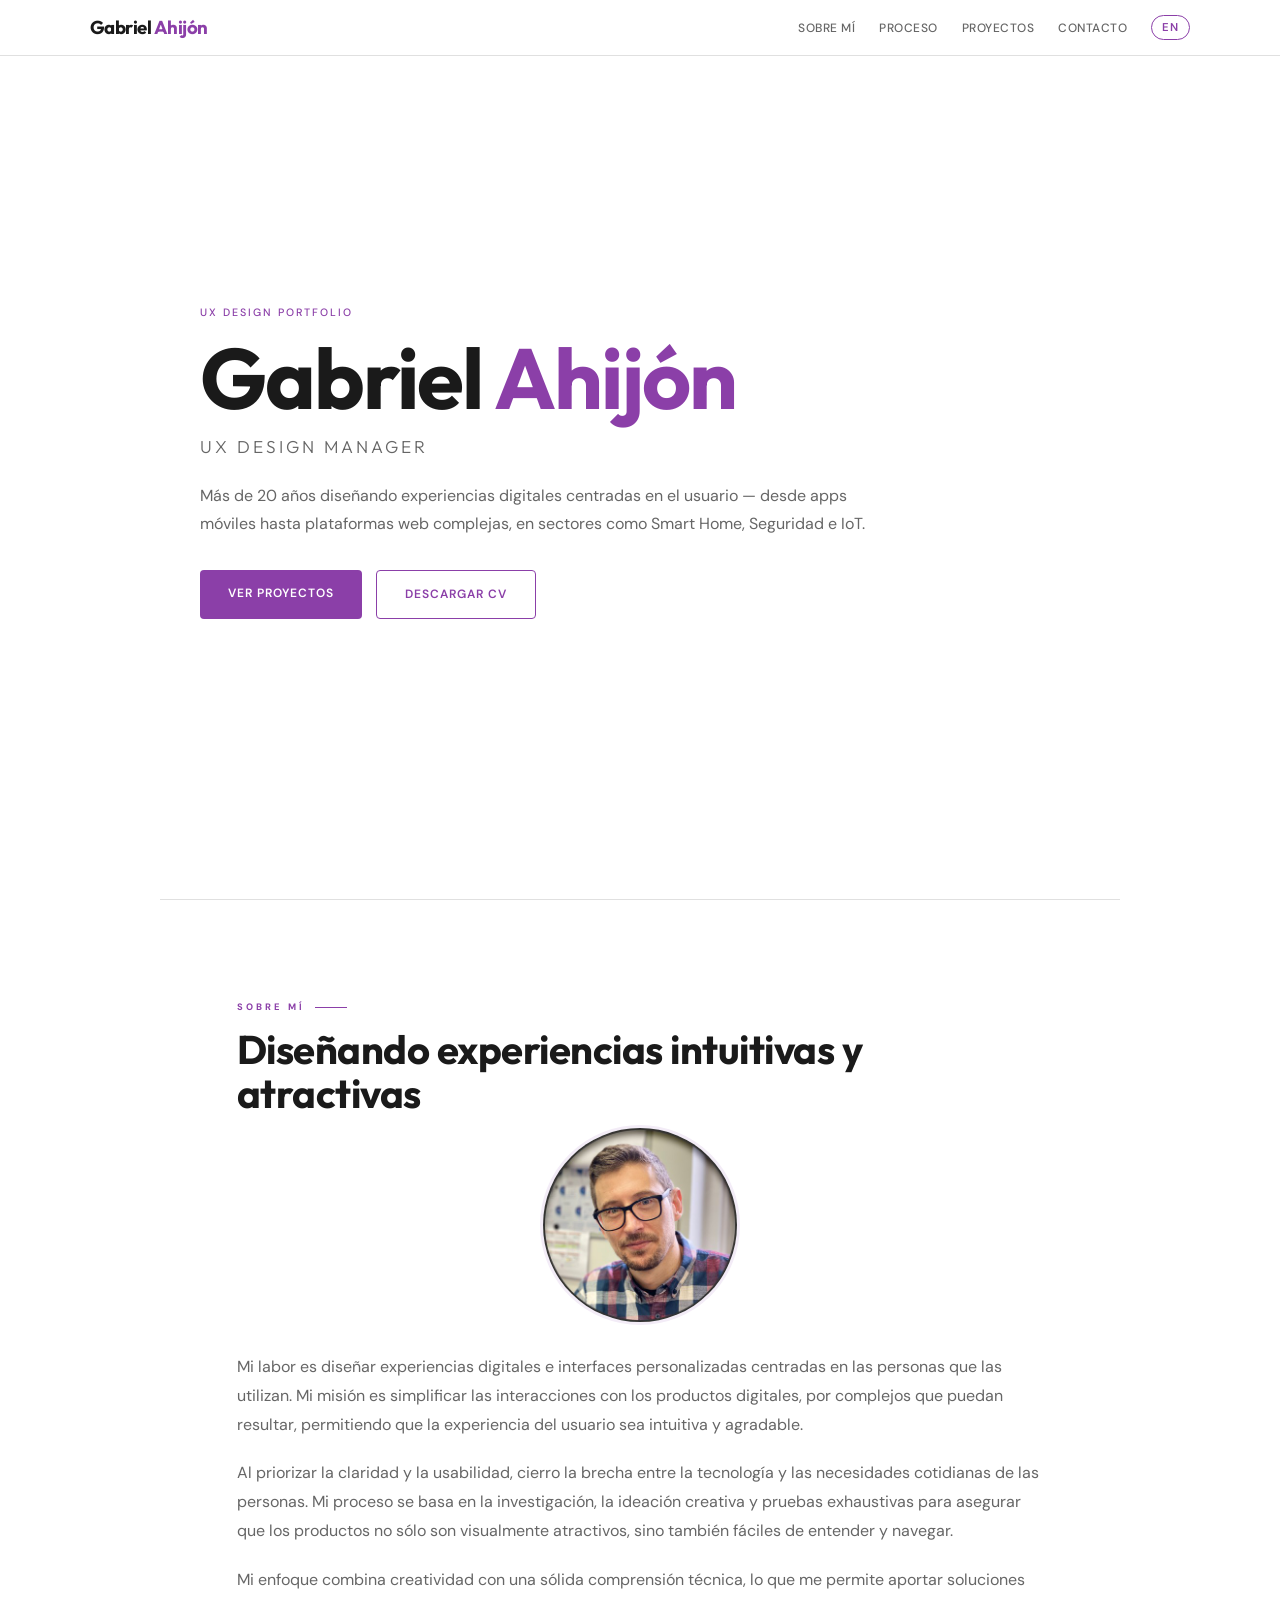
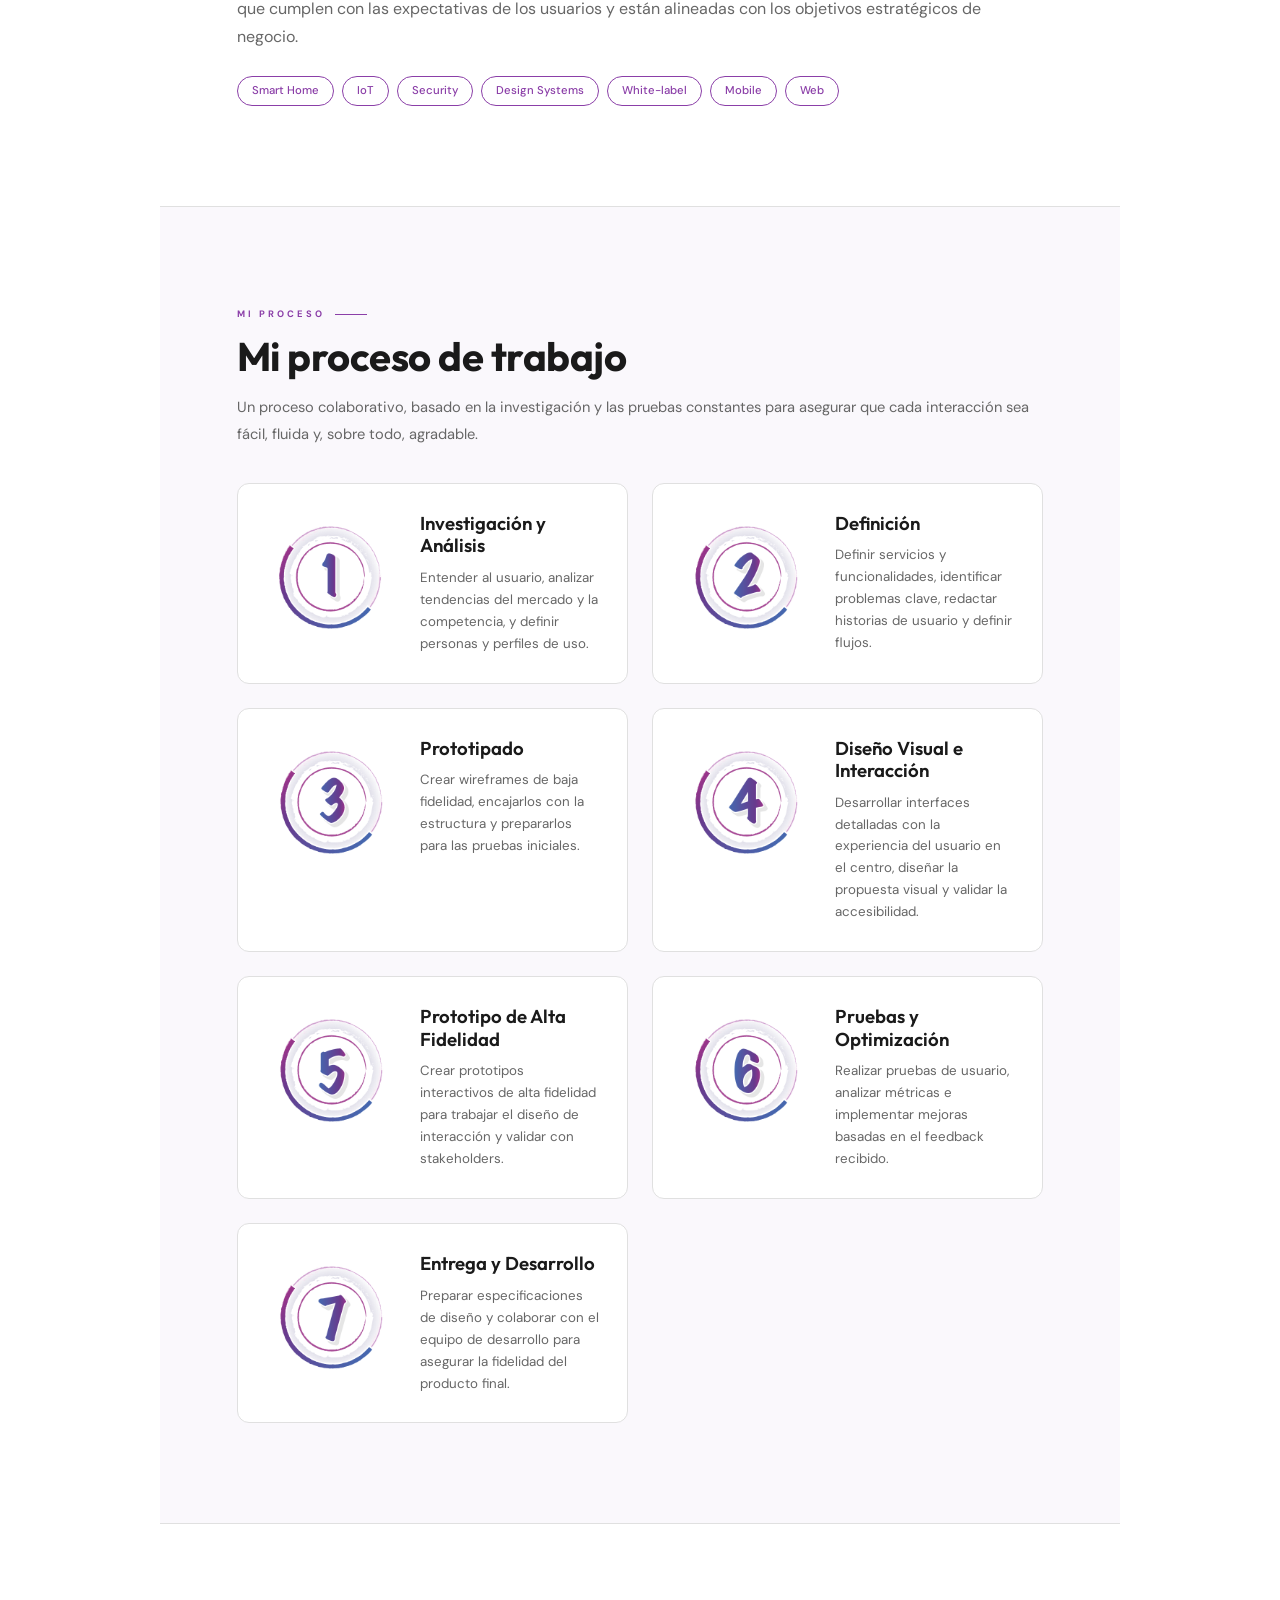
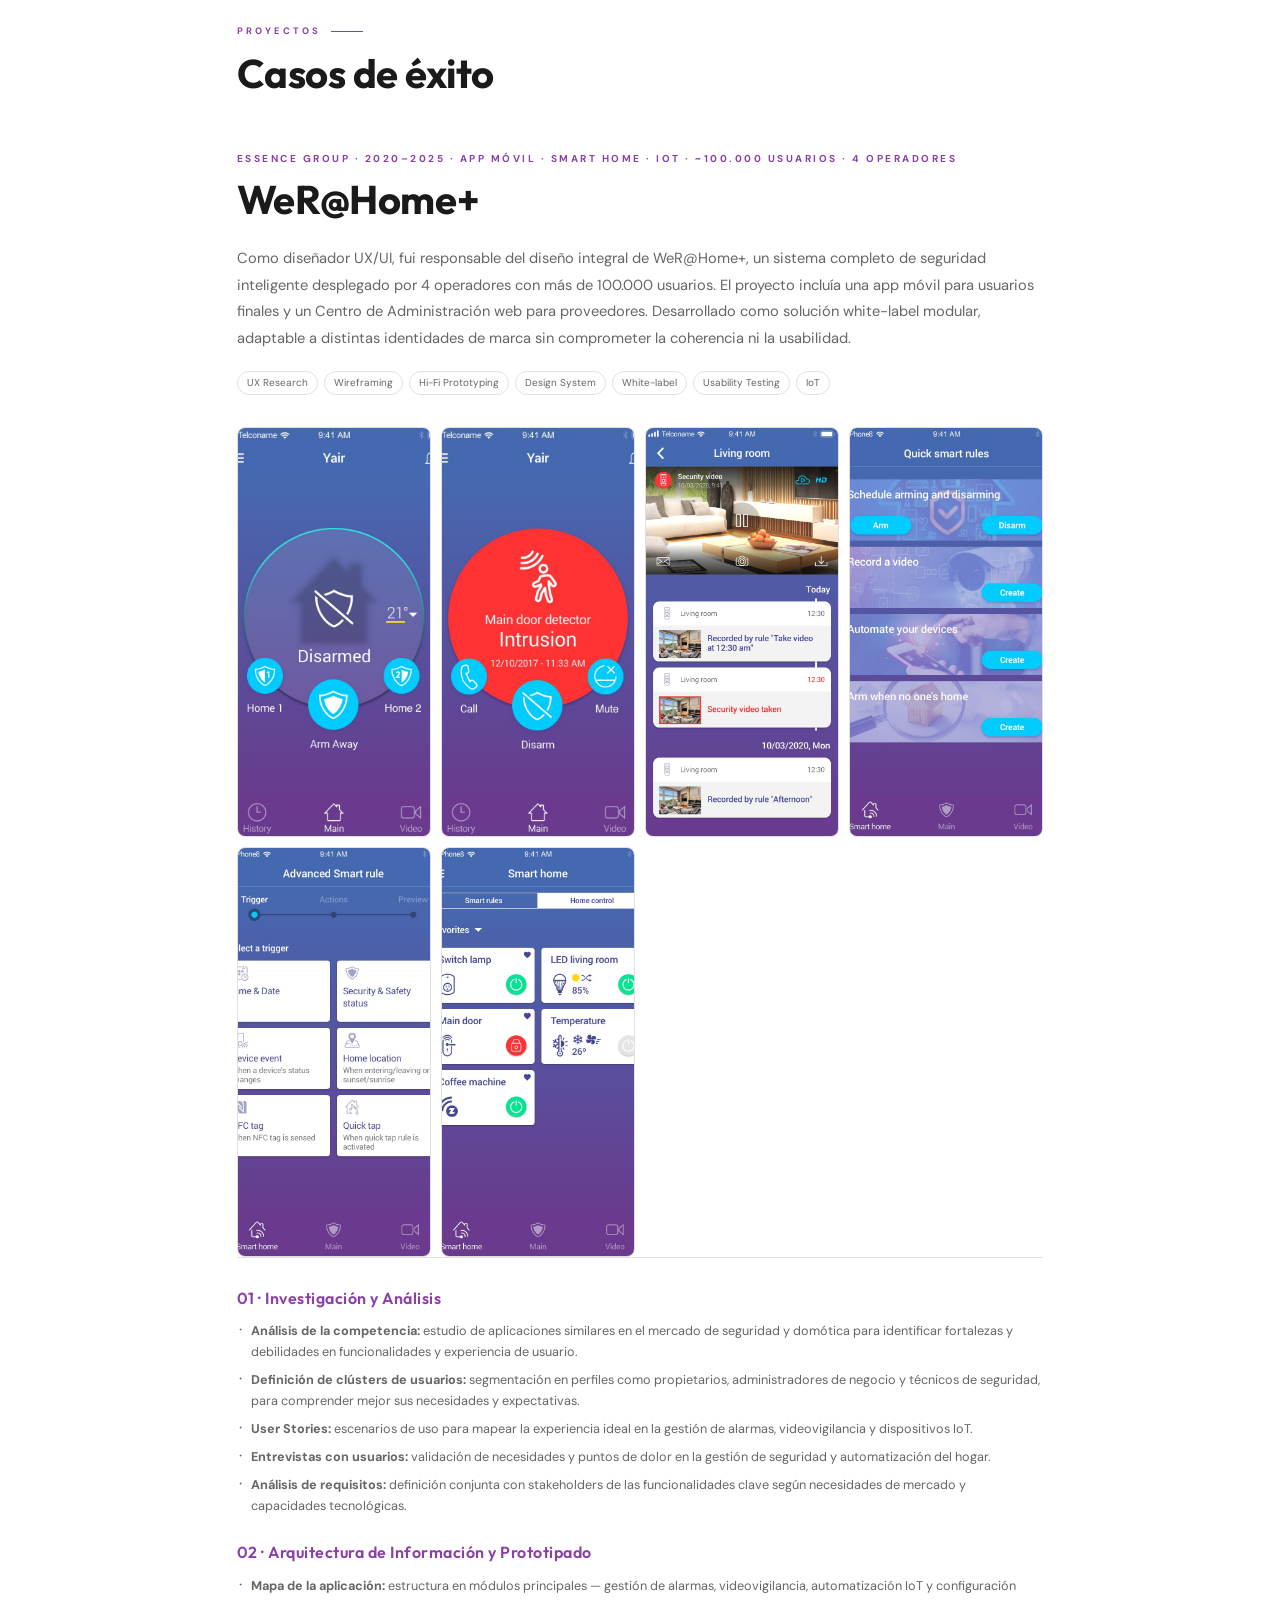
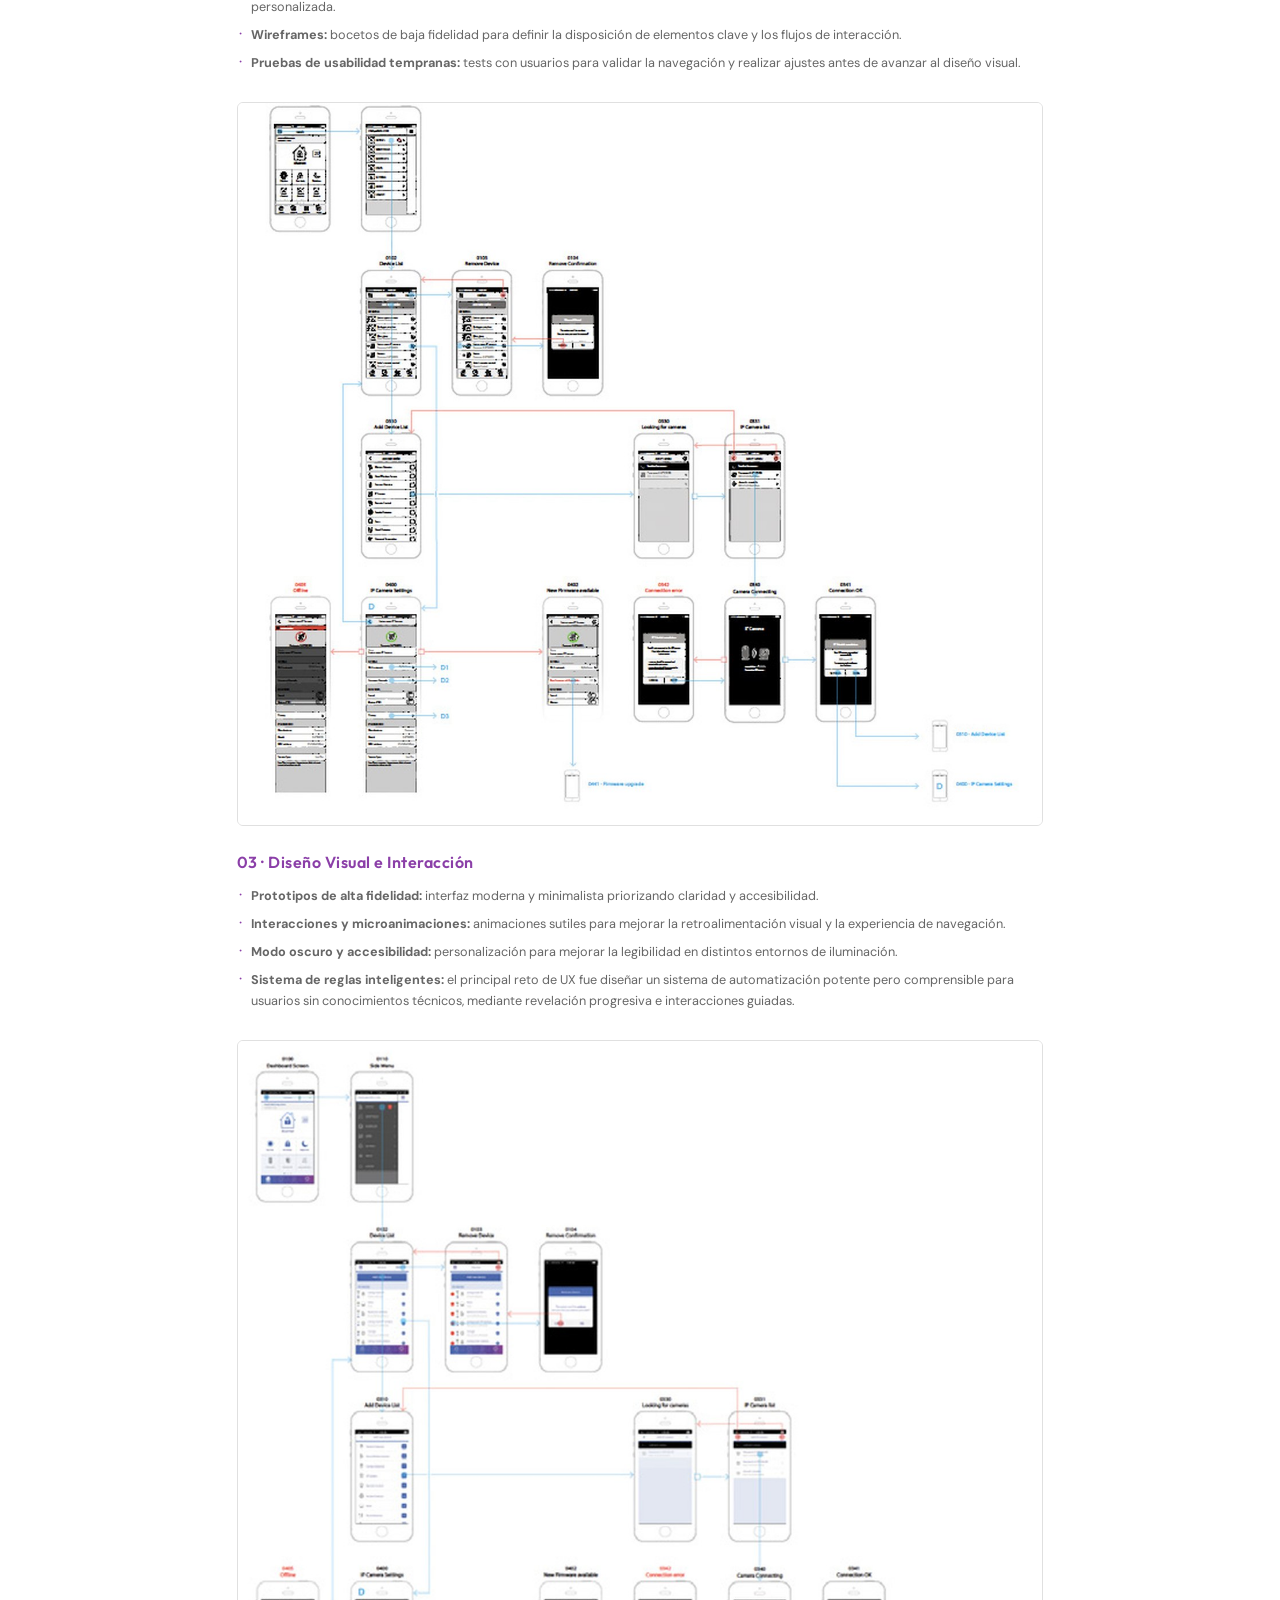
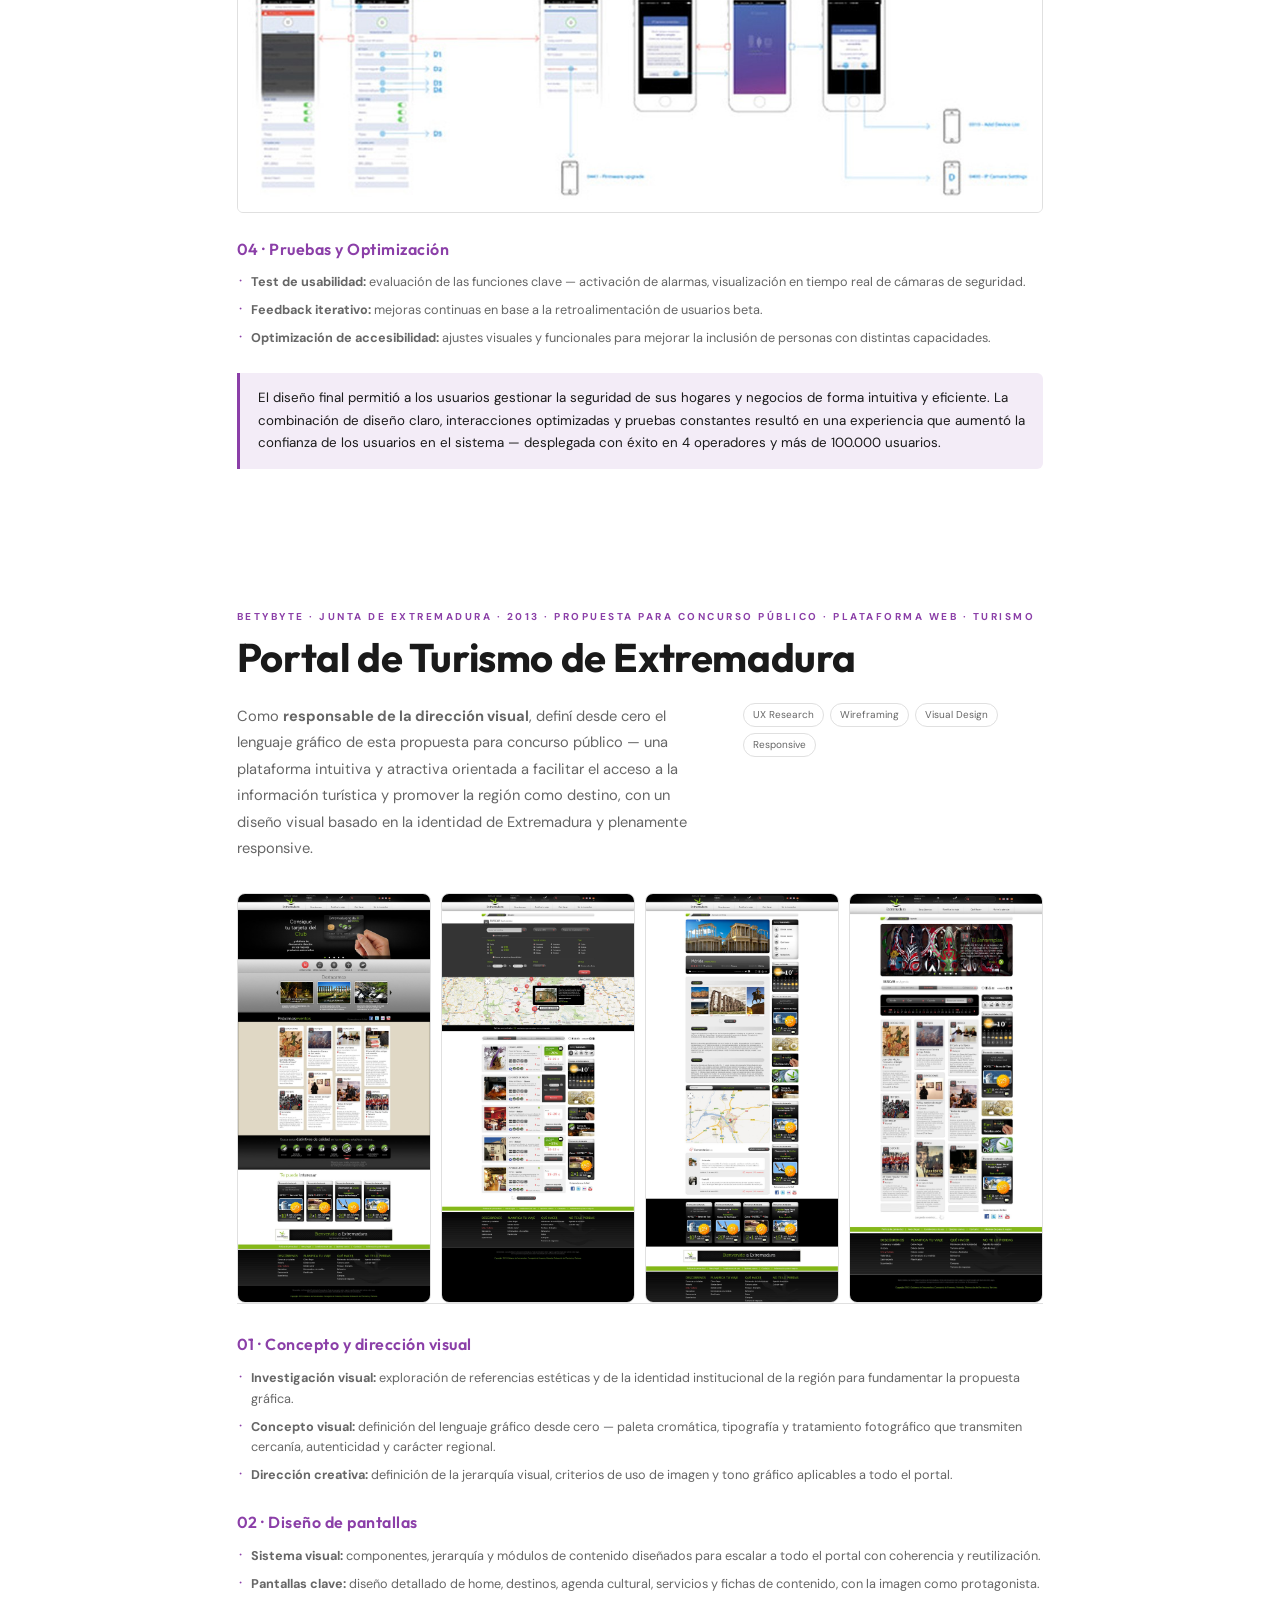
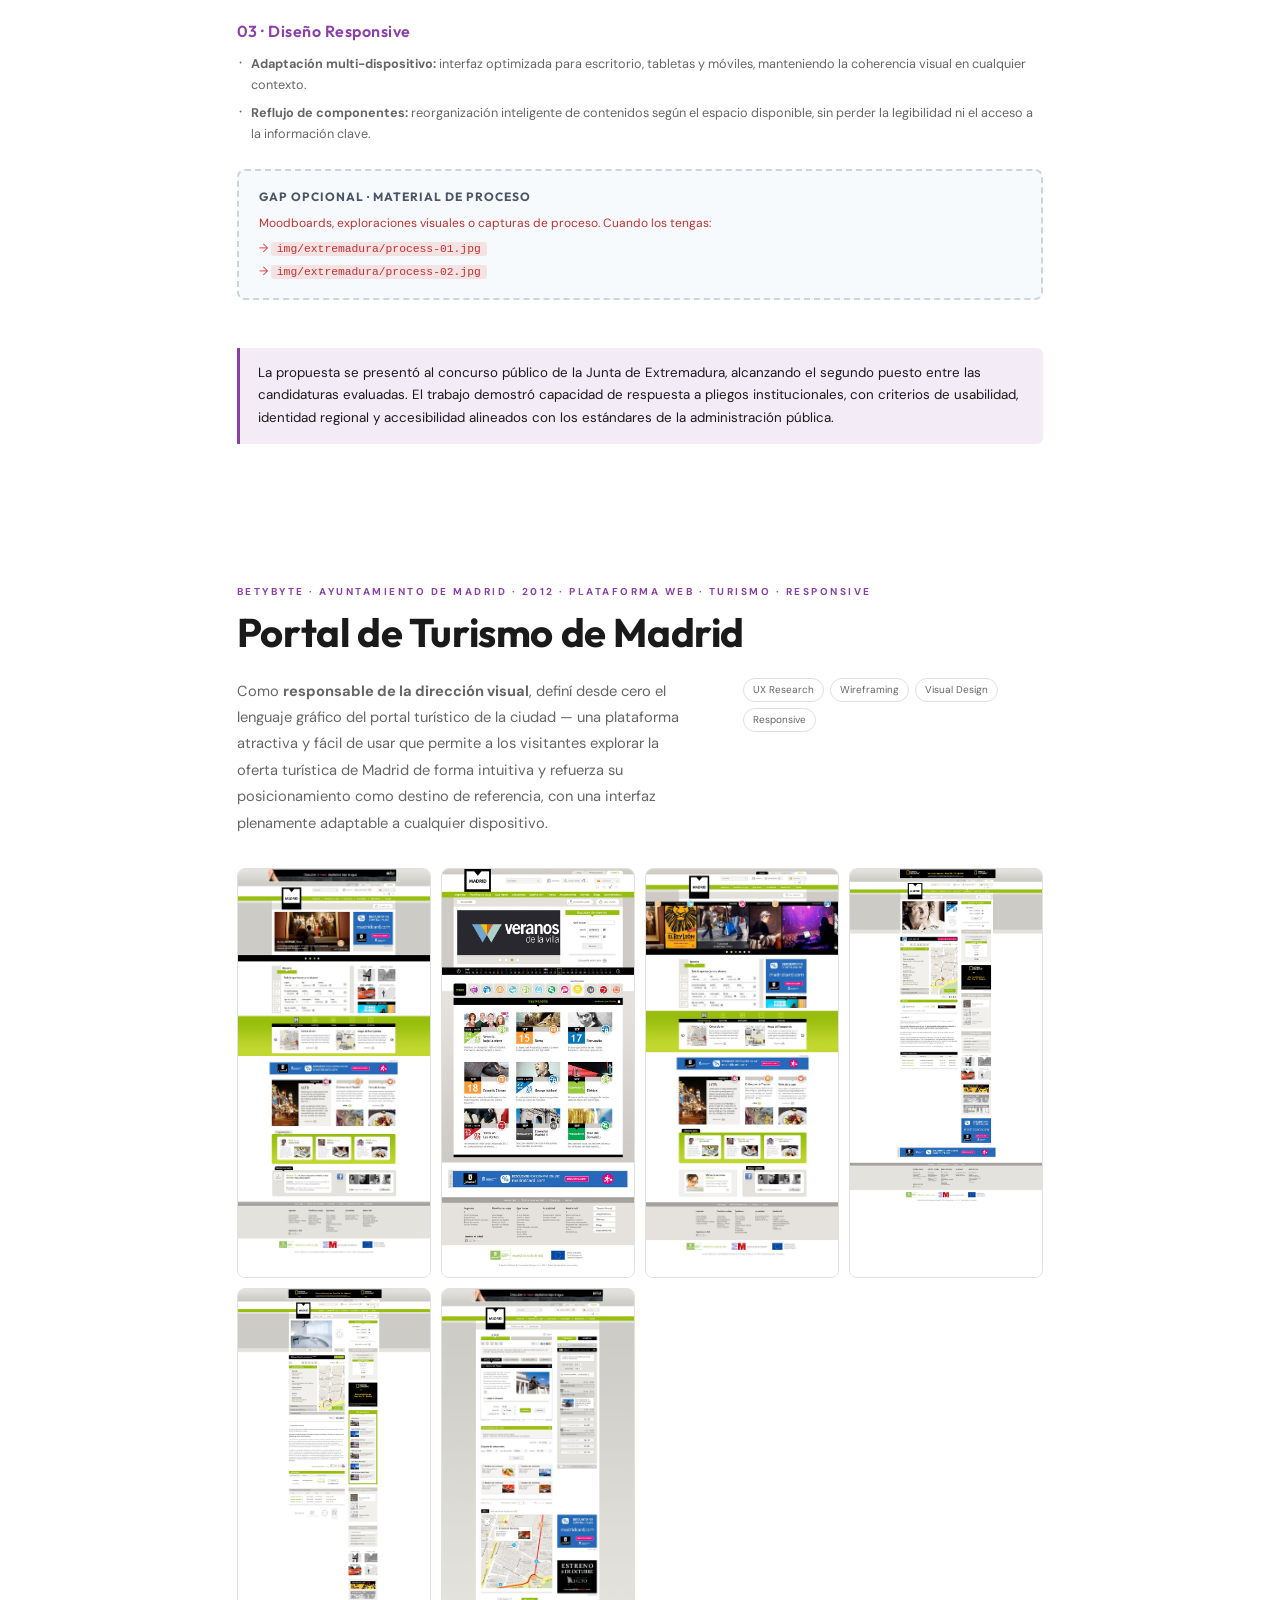
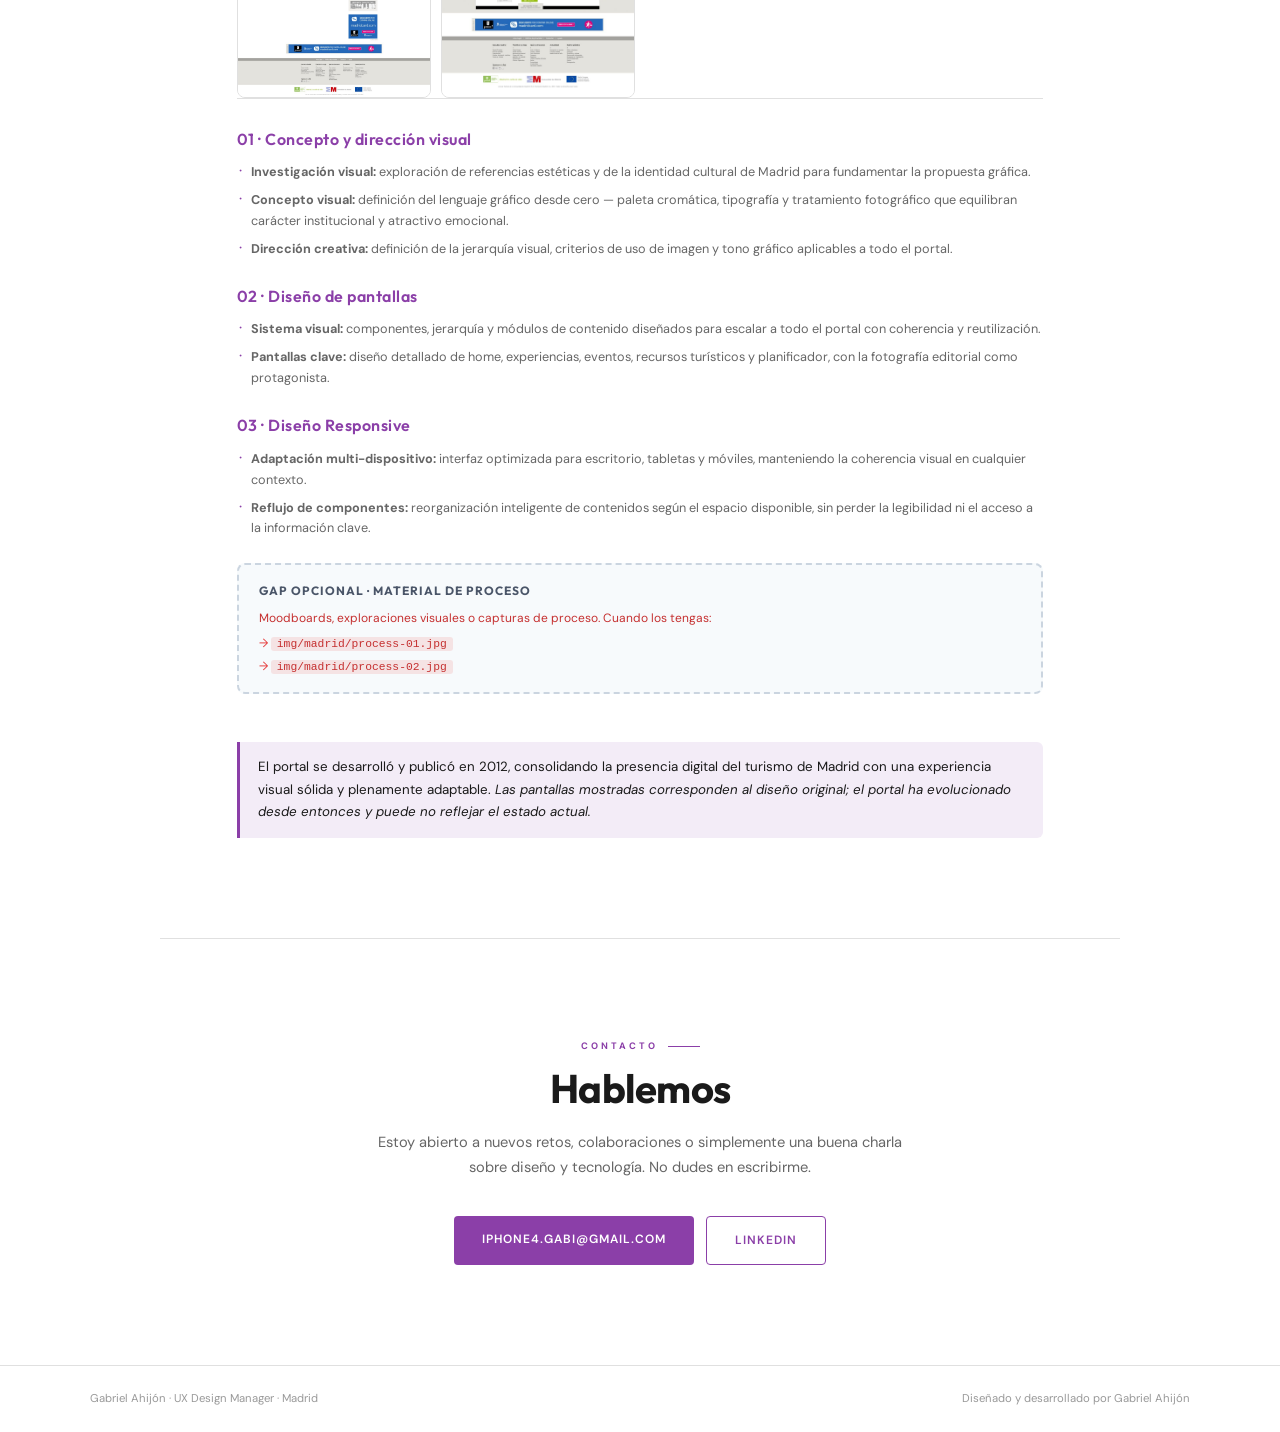
==== index.html @ 9eafcf3f "Initial commit — UX Design Portfolio Portfolio web bilingüe (ES/EN) con: - Hero, About y Process (7 " ====
<!DOCTYPE html>
<html lang="es">
<head>
<meta charset="UTF-8">
<meta name="viewport" content="width=device-width, initial-scale=1.0">
<title>Gabriel Ahijón — UX Design Portfolio</title>
<link rel="stylesheet" href="styles.css">
</head>
<body class="lang-es">

<!-- NAV -->
<nav>
  <a href="#hero" class="nav-logo">Gabriel <span>Ahijón</span></a>
  <ul class="nav-links">
    <li class="nav-link-item"><a href="#about"><span data-lang="es" class="inline">Sobre mí</span><span data-lang="en" class="inline">About</span></a></li>
    <li class="nav-link-item"><a href="#process"><span data-lang="es" class="inline">Proceso</span><span data-lang="en" class="inline">Process</span></a></li>
    <li class="nav-link-item"><a href="#projects"><span data-lang="es" class="inline">Proyectos</span><span data-lang="en" class="inline">Projects</span></a></li>
    <li class="nav-link-item"><a href="#contact"><span data-lang="es" class="inline">Contacto</span><span data-lang="en" class="inline">Contact</span></a></li>
    <li><button class="lang-toggle" onclick="toggleLang()">EN</button></li>
    <li class="nav-hamburger-item"><button class="hamburger" onclick="toggleMenu()" aria-label="Menú">
      <span></span><span></span><span></span>
    </button></li>
  </ul>
</nav>

<!-- MOBILE MENU -->
<div class="mobile-menu" id="mobile-menu">
  <nav class="mobile-nav">
    <a href="#about" onclick="toggleMenu()"><span data-lang="es" class="inline">Sobre mí</span><span data-lang="en" class="inline">About</span></a>
    <a href="#process" onclick="toggleMenu()"><span data-lang="es" class="inline">Proceso</span><span data-lang="en" class="inline">Process</span></a>
    <a href="#projects" onclick="toggleMenu()"><span data-lang="es" class="inline">Proyectos</span><span data-lang="en" class="inline">Projects</span></a>
    <a href="#contact" onclick="toggleMenu()"><span data-lang="es" class="inline">Contacto</span><span data-lang="en" class="inline">Contact</span></a>
  </nav>
</div>

<!-- HERO -->
<section id="hero">
  <div class="hero-inner">
    <p class="hero-eyebrow">UX Design Portfolio</p>
    <h1 class="hero-name">Gabriel <span>Ahijón</span></h1>
    <p class="hero-title">UX Design Manager</p>
    <p class="hero-desc">
      <span data-lang="es" class="inline">Más de 20 años diseñando experiencias digitales centradas en el usuario — desde apps móviles hasta plataformas web complejas, en sectores como Smart Home, Seguridad e IoT.</span>
      <span data-lang="en" class="inline">Over 20 years designing user-centred digital experiences — from mobile apps to complex web platforms, across Smart Home, Security and IoT sectors.</span>
    </p>
    <div class="hero-cta">
      <a href="#projects" class="btn-primary">
        <span data-lang="es" class="inline">Ver proyectos</span>
        <span data-lang="en" class="inline">View projects</span>
      </a>
      <a href="cv-es.html" class="btn-secondary" id="cv-link">
        <span data-lang="es" class="inline">Descargar CV</span>
        <span data-lang="en" class="inline">Download CV</span>
      </a>
    </div>
  </div>
</section>

<!-- ABOUT -->
<section id="about">
  <p class="section-label">
    <span data-lang="es" class="inline">Sobre mí</span>
    <span data-lang="en" class="inline">About me</span>
  </p>
  <h2 class="section-title">
    <span data-lang="es" class="inline">Diseñando experiencias intuitivas y atractivas</span>
    <span data-lang="en" class="inline">Crafting intuitive and engaging experiences</span>
  </h2>

  <div class="about-photo">
    <img src="img/foto.jpg" alt="Gabriel Ahijón">
  </div>

  <div class="about-text">
    <div data-lang="es">
      <p>Mi labor es diseñar experiencias digitales e interfaces personalizadas centradas en las personas que las utilizan. Mi misión es simplificar las interacciones con los productos digitales, por complejos que puedan resultar, permitiendo que la experiencia del usuario sea intuitiva y agradable.</p>
      <p>Al priorizar la claridad y la usabilidad, cierro la brecha entre la tecnología y las necesidades cotidianas de las personas. Mi proceso se basa en la investigación, la ideación creativa y pruebas exhaustivas para asegurar que los productos no sólo son visualmente atractivos, sino también fáciles de entender y navegar.</p>
      <p>Mi enfoque combina creatividad con una sólida comprensión técnica, lo que me permite aportar soluciones que cumplen con las expectativas de los usuarios y están alineadas con los objetivos estratégicos de negocio.</p>
    </div>
    <div data-lang="en">
      <p>My job is to design digital experiences and personalized interfaces focused on the people who use them. My mission is to simplify interactions with digital products, no matter how complex they may be, ensuring that the user experience is intuitive and enjoyable.</p>
      <p>By prioritizing clarity and usability, I bridge the gap between technology and people's everyday needs. My process is based on research, creative ideation, and thorough testing to ensure that products are not only visually appealing but also easy to understand and navigate.</p>
      <p>My approach combines creativity with a strong technical understanding, allowing me to deliver solutions that not only meet user expectations but also align with strategic business goals.</p>
    </div>
    <div class="about-tags">
      <span class="tag">Smart Home</span>
      <span class="tag">IoT</span>
      <span class="tag">Security</span>
      <span class="tag">Design Systems</span>
      <span class="tag">White-label</span>
      <span class="tag">Mobile</span>
      <span class="tag">Web</span>
    </div>
  </div>
</section>

<!-- PROCESS -->
<section id="process">
  <p class="section-label">
    <span data-lang="es" class="inline">Mi proceso</span>
    <span data-lang="en" class="inline">My process</span>
  </p>
  <h2 class="section-title">
    <span data-lang="es" class="inline">Mi proceso de trabajo</span>
    <span data-lang="en" class="inline">My working process</span>
  </h2>
  <p class="process-intro">
    <span data-lang="es" class="inline">Un proceso colaborativo, basado en la investigación y las pruebas constantes para asegurar que cada interacción sea fácil, fluida y, sobre todo, agradable.</span>
    <span data-lang="en" class="inline">A collaborative process, research-driven and constantly tested to ensure that every interaction is easy, seamless, and, above all, enjoyable.</span>
  </p>

  <div class="process-steps">

    <article class="process-step">
      <div class="process-step-visual">
        <img class="step-icon" src="img/process-step-1.png" alt="">
      </div>
      <div class="process-step-body">
        <h3 class="step-name"><span data-lang="es" class="inline">Investigación y Análisis</span><span data-lang="en" class="inline">Research &amp; Analysis</span></h3>
        <p class="step-desc">
          <span data-lang="es" class="inline">Entender al usuario, analizar tendencias del mercado y la competencia, y definir personas y perfiles de uso.</span>
          <span data-lang="en" class="inline">Understanding the user, analysing market trends and competition, and defining personas and user profiles.</span>
        </p>
      </div>
    </article>

    <article class="process-step">
      <div class="process-step-visual">
        <img class="step-icon" src="img/process-step-2.png" alt="">
      </div>
      <div class="process-step-body">
        <h3 class="step-name"><span data-lang="es" class="inline">Definición</span><span data-lang="en" class="inline">Definition</span></h3>
        <p class="step-desc">
          <span data-lang="es" class="inline">Definir servicios y funcionalidades, identificar problemas clave, redactar historias de usuario y definir flujos.</span>
          <span data-lang="en" class="inline">Defining services and features, identifying key problems, writing user stories and mapping out user flows.</span>
        </p>
      </div>
    </article>

    <article class="process-step">
      <div class="process-step-visual">
        <img class="step-icon" src="img/process-step-3.png" alt="">
      </div>
      <div class="process-step-body">
        <h3 class="step-name"><span data-lang="es" class="inline">Prototipado</span><span data-lang="en" class="inline">Wireframing</span></h3>
        <p class="step-desc">
          <span data-lang="es" class="inline">Crear wireframes de baja fidelidad, encajarlos con la estructura y prepararlos para las pruebas iniciales.</span>
          <span data-lang="en" class="inline">Creating low-fidelity wireframes, fitting them into the structure and preparing them for initial testing.</span>
        </p>
      </div>
    </article>

    <article class="process-step">
      <div class="process-step-visual">
        <img class="step-icon" src="img/process-step-4.png" alt="">
      </div>
      <div class="process-step-body">
        <h3 class="step-name"><span data-lang="es" class="inline">Diseño Visual e Interacción</span><span data-lang="en" class="inline">Visual &amp; Interaction Design</span></h3>
        <p class="step-desc">
          <span data-lang="es" class="inline">Desarrollar interfaces detalladas con la experiencia del usuario en el centro, diseñar la propuesta visual y validar la accesibilidad.</span>
          <span data-lang="en" class="inline">Developing detailed interfaces with user experience at the core, designing the visual proposal and validating accessibility.</span>
        </p>
      </div>
    </article>

    <article class="process-step">
      <div class="process-step-visual">
        <img class="step-icon" src="img/process-step-5.png" alt="">
      </div>
      <div class="process-step-body">
        <h3 class="step-name"><span data-lang="es" class="inline">Prototipo de Alta Fidelidad</span><span data-lang="en" class="inline">Hi-Fidelity Mockup</span></h3>
        <p class="step-desc">
          <span data-lang="es" class="inline">Crear prototipos interactivos de alta fidelidad para trabajar el diseño de interacción y validar con stakeholders.</span>
          <span data-lang="en" class="inline">Creating interactive hi-fidelity prototypes to refine interaction design and validate with stakeholders.</span>
        </p>
      </div>
    </article>

    <article class="process-step">
      <div class="process-step-visual">
        <img class="step-icon" src="img/process-step-6.png" alt="">
      </div>
      <div class="process-step-body">
        <h3 class="step-name"><span data-lang="es" class="inline">Pruebas y Optimización</span><span data-lang="en" class="inline">Testing &amp; Optimisation</span></h3>
        <p class="step-desc">
          <span data-lang="es" class="inline">Realizar pruebas de usuario, analizar métricas e implementar mejoras basadas en el feedback recibido.</span>
          <span data-lang="en" class="inline">Running user testing, analysing metrics and implementing improvements based on the feedback received.</span>
        </p>
      </div>
    </article>

    <article class="process-step">
      <div class="process-step-visual">
        <img class="step-icon" src="img/process-step-7.png" alt="">
      </div>
      <div class="process-step-body">
        <h3 class="step-name"><span data-lang="es" class="inline">Entrega y Desarrollo</span><span data-lang="en" class="inline">Delivery &amp; Handoff</span></h3>
        <p class="step-desc">
          <span data-lang="es" class="inline">Preparar especificaciones de diseño y colaborar con el equipo de desarrollo para asegurar la fidelidad del producto final.</span>
          <span data-lang="en" class="inline">Preparing design specs and collaborating with the development team to ensure fidelity to the final product.</span>
        </p>
      </div>
    </article>

  </div>
</section>

<!-- PROJECTS -->
<section id="projects">
  <p class="section-label">
    <span data-lang="es" class="inline">Proyectos</span>
    <span data-lang="en" class="inline">Projects</span>
  </p>
  <h2 class="section-title">
    <span data-lang="es" class="inline">Casos de éxito</span>
    <span data-lang="en" class="inline">Success stories</span>
  </h2>

  <div class="projects-grid">

    <!-- WeR@Home+ -->
    <article class="project-card">
      <div class="project-body">
        <p class="project-tag">
          <span data-lang="es" class="inline">Essence Group · 2020–2025 · App Móvil · Smart Home · IoT · ~100.000 usuarios · 4 operadores</span>
          <span data-lang="en" class="inline">Essence Group · 2020–2025 · Mobile App · Smart Home · IoT · ~100,000 users · 4 operators</span>
        </p>
        <h3 class="project-title">WeR@Home+</h3>

        <p class="project-desc">
          <span data-lang="es" class="inline">Como diseñador UX/UI, fui responsable del diseño integral de WeR@Home+, un sistema completo de seguridad inteligente desplegado por 4 operadores con más de 100.000 usuarios. El proyecto incluía una app móvil para usuarios finales y un Centro de Administración web para proveedores. Desarrollado como solución white-label modular, adaptable a distintas identidades de marca sin comprometer la coherencia ni la usabilidad.</span>
          <span data-lang="en" class="inline">As UX/UI designer, I was solely responsible for the end-to-end design of WeR@Home+, a comprehensive smart security system deployed across 4 operators with over 100,000 users. The project included a mobile app for end-users and a web-based Administration Centre for service providers. Built as a modular white-label solution, adaptable to different brand identities without compromising consistency or usability.</span>
        </p>

        <div class="project-chips" style="margin: 20px 0 32px;">
          <span class="chip">UX Research</span>
          <span class="chip">Wireframing</span>
          <span class="chip">Hi-Fi Prototyping</span>
          <span class="chip">Design System</span>
          <span class="chip">White-label</span>
          <span class="chip">Usability Testing</span>
          <span class="chip">IoT</span>
        </div>

        <div class="project-gallery">
          <img class="gallery-thumb" src="img/wer/01.jpg" alt="Dashboard" onclick="lightboxOpen('wer', 0)">
          <img class="gallery-thumb" src="img/wer/02.jpg" alt="Dashboard — vista detalle" onclick="lightboxOpen('wer', 1)">
          <img class="gallery-thumb" src="img/wer/03.jpg" alt="Cámara en directo" onclick="lightboxOpen('wer', 2)">
          <img class="gallery-thumb" src="img/wer/04.jpg" alt="Reglas inteligentes" onclick="lightboxOpen('wer', 3)">
          <img class="gallery-thumb" src="img/wer/05.jpg" alt="Editor de reglas" onclick="lightboxOpen('wer', 4)">
          <img class="gallery-thumb" src="img/wer/06.jpg" alt="Automatización" onclick="lightboxOpen('wer', 5)">
        </div>

        <div class="case-study">

          <div class="case-phase">
            <div class="case-phase-label">
              <span data-lang="es" class="inline">01 · Investigación y Análisis</span>
              <span data-lang="en" class="inline">01 · Research &amp; Analysis</span>
            </div>
            <ul class="case-list">
              <li>
                <span data-lang="es" class="inline"><strong>Análisis de la competencia:</strong> estudio de aplicaciones similares en el mercado de seguridad y domótica para identificar fortalezas y debilidades en funcionalidades y experiencia de usuario.</span>
                <span data-lang="en" class="inline"><strong>Competitive analysis:</strong> similar applications in the security and home automation market were studied to identify strengths and weaknesses in their functionalities and user experience.</span>
              </li>
              <li>
                <span data-lang="es" class="inline"><strong>Definición de clústers de usuarios:</strong> segmentación en perfiles como propietarios, administradores de negocio y técnicos de seguridad, para comprender mejor sus necesidades y expectativas.</span>
                <span data-lang="en" class="inline"><strong>User cluster definition:</strong> users were segmented into profiles — homeowners, business administrators, and security technicians — to better understand their needs and expectations.</span>
              </li>
              <li>
                <span data-lang="es" class="inline"><strong>User Stories:</strong> escenarios de uso para mapear la experiencia ideal en la gestión de alarmas, videovigilancia y dispositivos IoT.</span>
                <span data-lang="en" class="inline"><strong>User Stories:</strong> usage scenarios created to map the ideal user experience for managing alarms, video surveillance, and IoT devices.</span>
              </li>
              <li>
                <span data-lang="es" class="inline"><strong>Entrevistas con usuarios:</strong> validación de necesidades y puntos de dolor en la gestión de seguridad y automatización del hogar.</span>
                <span data-lang="en" class="inline"><strong>User interviews:</strong> conducted with potential users to validate needs and understand main pain points in security and home automation management.</span>
              </li>
              <li>
                <span data-lang="es" class="inline"><strong>Análisis de requisitos:</strong> definición conjunta con stakeholders de las funcionalidades clave según necesidades de mercado y capacidades tecnológicas.</span>
                <span data-lang="en" class="inline"><strong>Requirement analysis:</strong> key functionalities defined in collaboration with stakeholders, aligned with market needs and technological capabilities.</span>
              </li>
            </ul>
          </div>

          <div class="case-phase">
            <div class="case-phase-label">
              <span data-lang="es" class="inline">02 · Arquitectura de Información y Prototipado</span>
              <span data-lang="en" class="inline">02 · Information Architecture &amp; Prototyping</span>
            </div>
            <ul class="case-list">
              <li>
                <span data-lang="es" class="inline"><strong>Mapa de la aplicación:</strong> estructura en módulos principales — gestión de alarmas, videovigilancia, automatización IoT y configuración personalizada.</span>
                <span data-lang="en" class="inline"><strong>Application map:</strong> the app was structured into key modules — alarm management, video surveillance, IoT automation, and personalised settings.</span>
              </li>
              <li>
                <span data-lang="es" class="inline"><strong>Wireframes:</strong> bocetos de baja fidelidad para definir la disposición de elementos clave y los flujos de interacción.</span>
                <span data-lang="en" class="inline"><strong>Wireframes:</strong> low-fidelity sketches created to define the layout of key elements and interaction flows.</span>
              </li>
              <li>
                <span data-lang="es" class="inline"><strong>Pruebas de usabilidad tempranas:</strong> tests con usuarios para validar la navegación y realizar ajustes antes de avanzar al diseño visual.</span>
                <span data-lang="en" class="inline"><strong>Early usability testing:</strong> tests conducted with users to validate navigation and make adjustments before advancing to visual design.</span>
              </li>
            </ul>
            <img class="case-process-img" src="img/wer/process-wireframes.jpg" alt="Wireframes y flujos de interacción" onclick="lightboxOpen('wer-process', 0)">
          </div>

          <div class="case-phase">
            <div class="case-phase-label">
              <span data-lang="es" class="inline">03 · Diseño Visual e Interacción</span>
              <span data-lang="en" class="inline">03 · Visual &amp; Interaction Design</span>
            </div>
            <ul class="case-list">
              <li>
                <span data-lang="es" class="inline"><strong>Prototipos de alta fidelidad:</strong> interfaz moderna y minimalista priorizando claridad y accesibilidad.</span>
                <span data-lang="en" class="inline"><strong>High-fidelity prototypes:</strong> modern and minimalist interface prioritising clarity and accessibility.</span>
              </li>
              <li>
                <span data-lang="es" class="inline"><strong>Interacciones y microanimaciones:</strong> animaciones sutiles para mejorar la retroalimentación visual y la experiencia de navegación.</span>
                <span data-lang="en" class="inline"><strong>Interactions and microanimations:</strong> subtle animations implemented to enhance visual feedback and navigation experience.</span>
              </li>
              <li>
                <span data-lang="es" class="inline"><strong>Modo oscuro y accesibilidad:</strong> personalización para mejorar la legibilidad en distintos entornos de iluminación.</span>
                <span data-lang="en" class="inline"><strong>Dark mode and accessibility:</strong> personalisation options included to improve readability and usability in different lighting conditions.</span>
              </li>
              <li>
                <span data-lang="es" class="inline"><strong>Sistema de reglas inteligentes:</strong> el principal reto de UX fue diseñar un sistema de automatización potente pero comprensible para usuarios sin conocimientos técnicos, mediante revelación progresiva e interacciones guiadas.</span>
                <span data-lang="en" class="inline"><strong>Smart rule system:</strong> the main UX challenge was designing a powerful automation system that remained understandable for non-technical users, through progressive disclosure and guided interactions.</span>
              </li>
            </ul>
            <img class="case-process-img" src="img/wer/process-flow.jpg" alt="User flow con pantallas hi-fi" onclick="lightboxOpen('wer-process', 1)">
          </div>

          <div class="case-phase">
            <div class="case-phase-label">
              <span data-lang="es" class="inline">04 · Pruebas y Optimización</span>
              <span data-lang="en" class="inline">04 · Testing &amp; Optimisation</span>
            </div>
            <ul class="case-list">
              <li>
                <span data-lang="es" class="inline"><strong>Test de usabilidad:</strong> evaluación de las funciones clave — activación de alarmas, visualización en tiempo real de cámaras de seguridad.</span>
                <span data-lang="en" class="inline"><strong>Usability testing:</strong> evaluation of key features — alarm activation and real-time viewing of security cameras.</span>
              </li>
              <li>
                <span data-lang="es" class="inline"><strong>Feedback iterativo:</strong> mejoras continuas en base a la retroalimentación de usuarios beta.</span>
                <span data-lang="en" class="inline"><strong>Iterative feedback:</strong> ongoing improvements based on feedback from beta users.</span>
              </li>
              <li>
                <span data-lang="es" class="inline"><strong>Optimización de accesibilidad:</strong> ajustes visuales y funcionales para mejorar la inclusión de personas con distintas capacidades.</span>
                <span data-lang="en" class="inline"><strong>Accessibility optimisation:</strong> visual and functional elements adjusted to enhance inclusion for users with different abilities.</span>
              </li>
            </ul>
          </div>

          <div class="case-outcome">
            <span data-lang="es" class="inline">El diseño final permitió a los usuarios gestionar la seguridad de sus hogares y negocios de forma intuitiva y eficiente. La combinación de diseño claro, interacciones optimizadas y pruebas constantes resultó en una experiencia que aumentó la confianza de los usuarios en el sistema — desplegada con éxito en 4 operadores y más de 100.000 usuarios.</span>
            <span data-lang="en" class="inline">The final design enabled users to manage their home and business security intuitively and efficiently. The combination of clear design, optimised interactions, and continuous testing resulted in an experience that increased user confidence in the system — successfully deployed across 4 operators and over 100,000 users.</span>
          </div>

        </div>
      </div>
    </article>

    <!-- Portal Turismo Extremadura -->
    <article class="project-card">
      <div class="project-body">
        <p class="project-tag">
          <span data-lang="es" class="inline">BetyByte · Junta de Extremadura · 2013 · Propuesta para concurso público · Plataforma Web · Turismo</span>
          <span data-lang="en" class="inline">BetyByte · Junta de Extremadura · 2013 · Public tender proposal · Web Platform · Tourism</span>
        </p>
        <h3 class="project-title">
          <span data-lang="es" class="inline">Portal de Turismo de Extremadura</span>
          <span data-lang="en" class="inline">Tourism Portal of Extremadura</span>
        </h3>
        <div class="project-meta">
          <p class="project-desc">
            <span data-lang="es" class="inline">Como <strong>responsable de la dirección visual</strong>, definí desde cero el lenguaje gráfico de esta propuesta para concurso público — una plataforma intuitiva y atractiva orientada a facilitar el acceso a la información turística y promover la región como destino, con un diseño visual basado en la identidad de Extremadura y plenamente responsive.</span>
            <span data-lang="en" class="inline">As <strong>visual design lead</strong>, I defined the entire visual language of this public tender proposal from scratch — an intuitive and engaging platform aimed at making tourism information accessible and promoting the region as a destination, with a visual design rooted in Extremadura's identity and fully responsive.</span>
          </p>
          <div class="project-chips">
            <span class="chip">UX Research</span>
            <span class="chip">Wireframing</span>
            <span class="chip">Visual Design</span>
            <span class="chip">Responsive</span>
          </div>
        </div>

        <div class="project-gallery">
          <img class="gallery-thumb" src="img/extremadura/01.jpg" alt="Home" onclick="lightboxOpen('extremadura', 0)">
          <img class="gallery-thumb" src="img/extremadura/02.jpg" alt="Busca restaurantes" onclick="lightboxOpen('extremadura', 1)">
          <img class="gallery-thumb" src="img/extremadura/03.jpg" alt="Municipio" onclick="lightboxOpen('extremadura', 2)">
          <img class="gallery-thumb" src="img/extremadura/04.jpg" alt="Agenda" onclick="lightboxOpen('extremadura', 3)">
        </div>

        <div class="case-study">

          <div class="case-phase">
            <div class="case-phase-label">
              <span data-lang="es" class="inline">01 · Concepto y dirección visual</span>
              <span data-lang="en" class="inline">01 · Concept &amp; Visual Direction</span>
            </div>
            <ul class="case-list">
              <li>
                <span data-lang="es" class="inline"><strong>Investigación visual:</strong> exploración de referencias estéticas y de la identidad institucional de la región para fundamentar la propuesta gráfica.</span>
                <span data-lang="en" class="inline"><strong>Visual research:</strong> exploration of aesthetic references and the region's institutional identity to inform the visual proposal.</span>
              </li>
              <li>
                <span data-lang="es" class="inline"><strong>Concepto visual:</strong> definición del lenguaje gráfico desde cero — paleta cromática, tipografía y tratamiento fotográfico que transmiten cercanía, autenticidad y carácter regional.</span>
                <span data-lang="en" class="inline"><strong>Visual concept:</strong> definition of the graphic language from scratch — colour palette, typography, and photographic treatment conveying warmth, authenticity, and regional character.</span>
              </li>
              <li>
                <span data-lang="es" class="inline"><strong>Dirección creativa:</strong> definición de la jerarquía visual, criterios de uso de imagen y tono gráfico aplicables a todo el portal.</span>
                <span data-lang="en" class="inline"><strong>Creative direction:</strong> definition of visual hierarchy, image usage criteria, and graphic tone applicable across the entire portal.</span>
              </li>
            </ul>
          </div>

          <div class="case-phase">
            <div class="case-phase-label">
              <span data-lang="es" class="inline">02 · Diseño de pantallas</span>
              <span data-lang="en" class="inline">02 · Screen Design</span>
            </div>
            <ul class="case-list">
              <li>
                <span data-lang="es" class="inline"><strong>Sistema visual:</strong> componentes, jerarquía y módulos de contenido diseñados para escalar a todo el portal con coherencia y reutilización.</span>
                <span data-lang="en" class="inline"><strong>Visual system:</strong> components, hierarchy, and content modules designed to scale across the entire portal with consistency and reusability.</span>
              </li>
              <li>
                <span data-lang="es" class="inline"><strong>Pantallas clave:</strong> diseño detallado de home, destinos, agenda cultural, servicios y fichas de contenido, con la imagen como protagonista.</span>
                <span data-lang="en" class="inline"><strong>Key screens:</strong> detailed design of home, destinations, cultural agenda, services, and content pages, with imagery taking centre stage.</span>
              </li>
            </ul>
          </div>

          <div class="case-phase">
            <div class="case-phase-label">
              <span data-lang="es" class="inline">03 · Diseño Responsive</span>
              <span data-lang="en" class="inline">03 · Responsive Design</span>
            </div>
            <ul class="case-list">
              <li>
                <span data-lang="es" class="inline"><strong>Adaptación multi-dispositivo:</strong> interfaz optimizada para escritorio, tabletas y móviles, manteniendo la coherencia visual en cualquier contexto.</span>
                <span data-lang="en" class="inline"><strong>Multi-device adaptation:</strong> interface optimised for desktop, tablets, and mobile, keeping visual consistency in any context.</span>
              </li>
              <li>
                <span data-lang="es" class="inline"><strong>Reflujo de componentes:</strong> reorganización inteligente de contenidos según el espacio disponible, sin perder la legibilidad ni el acceso a la información clave.</span>
                <span data-lang="en" class="inline"><strong>Component reflow:</strong> smart reorganisation of content based on available space, preserving readability and access to key information.</span>
              </li>
            </ul>
          </div>

          <div class="gap-placeholder gap-placeholder--soft">
            <span class="gap-label">GAP opcional · Material de proceso</span>
            <p>Moodboards, exploraciones visuales o capturas de proceso. Cuando los tengas:</p>
            <ul>
              <li><code>img/extremadura/process-01.jpg</code></li>
              <li><code>img/extremadura/process-02.jpg</code></li>
            </ul>
          </div>

          <div class="case-outcome">
            <span data-lang="es" class="inline">La propuesta se presentó al concurso público de la Junta de Extremadura, alcanzando el segundo puesto entre las candidaturas evaluadas. El trabajo demostró capacidad de respuesta a pliegos institucionales, con criterios de usabilidad, identidad regional y accesibilidad alineados con los estándares de la administración pública.</span>
            <span data-lang="en" class="inline">The proposal was submitted to Junta de Extremadura's public tender, reaching second place among the evaluated candidates. The work demonstrated the ability to respond to institutional briefs, with usability, regional identity, and accessibility criteria aligned with public administration standards.</span>
          </div>

        </div>
      </div>
    </article>

    <!-- Portal Turismo Madrid -->
    <article class="project-card">
      <div class="project-body">
        <p class="project-tag">
          <span data-lang="es" class="inline">BetyByte · Ayuntamiento de Madrid · 2012 · Plataforma Web · Turismo · Responsive</span>
          <span data-lang="en" class="inline">BetyByte · Madrid City Council · 2012 · Web Platform · Tourism · Responsive</span>
        </p>
        <h3 class="project-title">
          <span data-lang="es" class="inline">Portal de Turismo de Madrid</span>
          <span data-lang="en" class="inline">Tourism Portal of Madrid</span>
        </h3>
        <div class="project-meta">
          <p class="project-desc">
            <span data-lang="es" class="inline">Como <strong>responsable de la dirección visual</strong>, definí desde cero el lenguaje gráfico del portal turístico de la ciudad — una plataforma atractiva y fácil de usar que permite a los visitantes explorar la oferta turística de Madrid de forma intuitiva y refuerza su posicionamiento como destino de referencia, con una interfaz plenamente adaptable a cualquier dispositivo.</span>
            <span data-lang="en" class="inline">As <strong>visual design lead</strong>, I defined the entire visual language of the city's tourism portal from scratch — a user-friendly, visually appealing platform allowing visitors to explore Madrid's tourism offering intuitively and reinforcing its positioning as a leading destination, with an interface fully adaptable to any device.</span>
          </p>
          <div class="project-chips">
            <span class="chip">UX Research</span>
            <span class="chip">Wireframing</span>
            <span class="chip">Visual Design</span>
            <span class="chip">Responsive</span>
          </div>
        </div>

        <div class="project-gallery">
          <img class="gallery-thumb" src="img/madrid/01.jpg" alt="Home" onclick="lightboxOpen('madrid', 0)">
          <img class="gallery-thumb" src="img/madrid/02.jpg" alt="Actualidad" onclick="lightboxOpen('madrid', 1)">
          <img class="gallery-thumb" src="img/madrid/03.jpg" alt="Home carrusel" onclick="lightboxOpen('madrid', 2)">
          <img class="gallery-thumb" src="img/madrid/04.jpg" alt="Detalle evento" onclick="lightboxOpen('madrid', 3)">
          <img class="gallery-thumb" src="img/madrid/05.jpg" alt="Detalle recurso hotel" onclick="lightboxOpen('madrid', 4)">
          <img class="gallery-thumb" src="img/madrid/06.jpg" alt="Planificador" onclick="lightboxOpen('madrid', 5)">
        </div>

        <div class="case-study">

          <div class="case-phase">
            <div class="case-phase-label">
              <span data-lang="es" class="inline">01 · Concepto y dirección visual</span>
              <span data-lang="en" class="inline">01 · Concept &amp; Visual Direction</span>
            </div>
            <ul class="case-list">
              <li>
                <span data-lang="es" class="inline"><strong>Investigación visual:</strong> exploración de referencias estéticas y de la identidad cultural de Madrid para fundamentar la propuesta gráfica.</span>
                <span data-lang="en" class="inline"><strong>Visual research:</strong> exploration of aesthetic references and Madrid's cultural identity to inform the visual proposal.</span>
              </li>
              <li>
                <span data-lang="es" class="inline"><strong>Concepto visual:</strong> definición del lenguaje gráfico desde cero — paleta cromática, tipografía y tratamiento fotográfico que equilibran carácter institucional y atractivo emocional.</span>
                <span data-lang="en" class="inline"><strong>Visual concept:</strong> definition of the graphic language from scratch — colour palette, typography, and photographic treatment balancing institutional character with emotional appeal.</span>
              </li>
              <li>
                <span data-lang="es" class="inline"><strong>Dirección creativa:</strong> definición de la jerarquía visual, criterios de uso de imagen y tono gráfico aplicables a todo el portal.</span>
                <span data-lang="en" class="inline"><strong>Creative direction:</strong> definition of visual hierarchy, image usage criteria, and graphic tone applicable across the entire portal.</span>
              </li>
            </ul>
          </div>

          <div class="case-phase">
            <div class="case-phase-label">
              <span data-lang="es" class="inline">02 · Diseño de pantallas</span>
              <span data-lang="en" class="inline">02 · Screen Design</span>
            </div>
            <ul class="case-list">
              <li>
                <span data-lang="es" class="inline"><strong>Sistema visual:</strong> componentes, jerarquía y módulos de contenido diseñados para escalar a todo el portal con coherencia y reutilización.</span>
                <span data-lang="en" class="inline"><strong>Visual system:</strong> components, hierarchy, and content modules designed to scale across the entire portal with consistency and reusability.</span>
              </li>
              <li>
                <span data-lang="es" class="inline"><strong>Pantallas clave:</strong> diseño detallado de home, experiencias, eventos, recursos turísticos y planificador, con la fotografía editorial como protagonista.</span>
                <span data-lang="en" class="inline"><strong>Key screens:</strong> detailed design of home, experiences, events, tourist resources, and trip planner, with editorial photography taking centre stage.</span>
              </li>
            </ul>
          </div>

          <div class="case-phase">
            <div class="case-phase-label">
              <span data-lang="es" class="inline">03 · Diseño Responsive</span>
              <span data-lang="en" class="inline">03 · Responsive Design</span>
            </div>
            <ul class="case-list">
              <li>
                <span data-lang="es" class="inline"><strong>Adaptación multi-dispositivo:</strong> interfaz optimizada para escritorio, tabletas y móviles, manteniendo la coherencia visual en cualquier contexto.</span>
                <span data-lang="en" class="inline"><strong>Multi-device adaptation:</strong> interface optimised for desktop, tablets, and mobile, keeping visual consistency in any context.</span>
              </li>
              <li>
                <span data-lang="es" class="inline"><strong>Reflujo de componentes:</strong> reorganización inteligente de contenidos según el espacio disponible, sin perder la legibilidad ni el acceso a la información clave.</span>
                <span data-lang="en" class="inline"><strong>Component reflow:</strong> smart reorganisation of content based on available space, preserving readability and access to key information.</span>
              </li>
            </ul>
          </div>

          <div class="gap-placeholder gap-placeholder--soft">
            <span class="gap-label">GAP opcional · Material de proceso</span>
            <p>Moodboards, exploraciones visuales o capturas de proceso. Cuando los tengas:</p>
            <ul>
              <li><code>img/madrid/process-01.jpg</code></li>
              <li><code>img/madrid/process-02.jpg</code></li>
            </ul>
          </div>

          <div class="case-outcome">
            <span data-lang="es" class="inline">El portal se desarrolló y publicó en 2012, consolidando la presencia digital del turismo de Madrid con una experiencia visual sólida y plenamente adaptable. <em>Las pantallas mostradas corresponden al diseño original; el portal ha evolucionado desde entonces y puede no reflejar el estado actual.</em></span>
            <span data-lang="en" class="inline">The portal was developed and published in 2012, consolidating Madrid's digital tourism presence with a strong, fully adaptable visual experience. <em>The screens shown correspond to the original design; the portal has evolved since and may no longer reflect its current state.</em></span>
          </div>

        </div>
      </div>
    </article>

  </div>
</section>

<!-- CONTACT -->
<section id="contact">
  <p class="section-label" style="justify-content:center;">
    <span data-lang="es" class="inline">Contacto</span>
    <span data-lang="en" class="inline">Contact</span>
  </p>
  <h2 class="section-title">
    <span data-lang="es" class="inline">Hablemos</span>
    <span data-lang="en" class="inline">Let's talk</span>
  </h2>
  <p class="contact-desc">
    <span data-lang="es" class="inline">Estoy abierto a nuevos retos, colaboraciones o simplemente una buena charla sobre diseño y tecnología. No dudes en escribirme.</span>
    <span data-lang="en" class="inline">I'm always open to new challenges, collaborations, or simply a good conversation about design and technology. Feel free to drop me a line.</span>
  </p>
  <div class="contact-links">
    <a href="mailto:iphone4.gabi@gmail.com" class="btn-primary">iphone4.gabi@gmail.com</a>
    <a href="https://www.linkedin.com/in/gabrielux" target="_blank" class="btn-secondary">LinkedIn</a>
  </div>
</section>

<!-- FOOTER -->
<footer>
  <span>Gabriel Ahijón · UX Design Manager · Madrid</span>
  <span>
    <span data-lang="es" class="inline">Diseñado y desarrollado por Gabriel Ahijón</span>
    <span data-lang="en" class="inline">Designed &amp; built by Gabriel Ahijón</span>
  </span>
</footer>

<!-- LIGHTBOX -->
<div class="lightbox" id="lightbox" role="dialog" aria-modal="true">
  <div class="lightbox-overlay" onclick="lightboxClose()"></div>
  <button class="lightbox-close" onclick="lightboxClose()" aria-label="Cerrar">✕</button>
  <div class="lightbox-inner">
    <div class="lightbox-img-wrap" id="lightboxWrap" onclick="lightboxToggleZoom(event)">
      <button class="lightbox-nav lightbox-nav--prev" onclick="event.stopPropagation(); lightboxPrev()" aria-label="Anterior">
        <svg viewBox="0 0 24 24" fill="none" stroke="currentColor" stroke-width="1.5" stroke-linecap="round" stroke-linejoin="round"><polyline points="15 18 9 12 15 6"/></svg>
      </button>
      <img class="lightbox-img" id="lightboxImg" src="" alt="">
      <button class="lightbox-nav lightbox-nav--next" onclick="event.stopPropagation(); lightboxNext()" aria-label="Siguiente">
        <svg viewBox="0 0 24 24" fill="none" stroke="currentColor" stroke-width="1.5" stroke-linecap="round" stroke-linejoin="round"><polyline points="9 18 15 12 9 6"/></svg>
      </button>
      <span class="lightbox-zoom-hint" id="lightboxZoomHint">+ clic para ampliar</span>
    </div>
    <div class="lightbox-footer">
      <p class="lightbox-caption" id="lightboxCaption"></p>
      <span class="lightbox-count" id="lightboxCount"></span>
    </div>
  </div>
</div>

<script>
const langBtn = document.querySelector('.lang-toggle');
const cvLink = document.getElementById('cv-link');

function toggleLang() {
  const body = document.body;
  if (body.classList.contains('lang-es')) {
    body.classList.replace('lang-es', 'lang-en');
    langBtn.textContent = 'ES';
    document.documentElement.lang = 'en';
    cvLink.href = 'cv-en.html';
  } else {
    body.classList.replace('lang-en', 'lang-es');
    langBtn.textContent = 'EN';
    document.documentElement.lang = 'es';
    cvLink.href = 'cv-es.html';
  }
}

// ── LIGHTBOX ──────────────────────────────────────────────
// Añade aquí las imágenes de cada proyecto cuando las tengas.
// El índice de onclick="lightboxOpen(PROYECTO, N)" empieza en 0.

const GALLERIES = {
  wer: [
    { src: 'img/wer/01.jpg', caption: 'Dashboard' },
    { src: 'img/wer/02.jpg', caption: 'Dashboard — vista detalle' },
    { src: 'img/wer/03.jpg', caption: 'Cámara en directo' },
    { src: 'img/wer/04.jpg', caption: 'Reglas inteligentes' },
    { src: 'img/wer/05.jpg', caption: 'Editor de reglas' },
    { src: 'img/wer/06.jpg', caption: 'Automatización Smart Home' },
  ],
  'wer-process': [
    { src: 'img/wer/process-wireframes.jpg', caption: 'Wireframes y flujos de interacción' },
    { src: 'img/wer/process-flow.jpg', caption: 'User flow con pantallas hi-fi' },
  ],
  extremadura: [
    { src: 'img/extremadura/01.jpg', caption: 'Home' },
    { src: 'img/extremadura/02.jpg', caption: 'Busca restaurantes' },
    { src: 'img/extremadura/03.jpg', caption: 'Municipio' },
    { src: 'img/extremadura/04.jpg', caption: 'Agenda' },
  ],
  madrid: [
    { src: 'img/madrid/01.jpg', caption: 'Home' },
    { src: 'img/madrid/02.jpg', caption: 'Actualidad' },
    { src: 'img/madrid/03.jpg', caption: 'Home carrusel' },
    { src: 'img/madrid/04.jpg', caption: 'Detalle evento' },
    { src: 'img/madrid/05.jpg', caption: 'Detalle recurso — Hotel' },
    { src: 'img/madrid/06.jpg', caption: 'Planificador' },
  ],
};

let currentGallery = [];
let currentSlide = 0;
let zoomEnabled = false;

// Galerías donde el zoom aporta (imágenes grandes con detalle).
// El resto (capturas de móvil) ya se ven completas a máxima resolución.
const ZOOMABLE_GALLERIES = ['extremadura', 'madrid', 'wer-process'];

// ── ZOOM STATE ────────────────────────────────────────────
let zoomActive = false;
let dragStart = null;
let translateX = 0, translateY = 0;
const ZOOM_SCALE = 2.5;

function lightboxResetZoom() {
  zoomActive = false;
  translateX = 0; translateY = 0;
  const wrap = document.getElementById('lightboxWrap');
  const img  = document.getElementById('lightboxImg');
  const hint = document.getElementById('lightboxZoomHint');
  wrap.classList.remove('is-zoomed', 'is-dragging');
  img.style.transform = '';
  hint.style.opacity = '1';
}

function lightboxToggleZoom(e) {
  if (!zoomEnabled) return;
  const wrap = document.getElementById('lightboxWrap');
  const img  = document.getElementById('lightboxImg');
  const hint = document.getElementById('lightboxZoomHint');
  if (dragStart && dragStart.moved) { dragStart = null; return; }
  if (!zoomActive) {
    // Calcular punto de click relativo a la imagen para centrar el zoom ahí
    const rect = img.getBoundingClientRect();
    const px = ((e.clientX - rect.left) / rect.width  - 0.5) * -1 * (ZOOM_SCALE - 1) * rect.width;
    const py = ((e.clientY - rect.top)  / rect.height - 0.5) * -1 * (ZOOM_SCALE - 1) * rect.height;
    translateX = px; translateY = py;
    zoomActive = true;
    wrap.classList.add('is-zoomed');
    img.style.transform = `scale(${ZOOM_SCALE}) translate(${translateX / ZOOM_SCALE}px, ${translateY / ZOOM_SCALE}px)`;
    hint.style.opacity = '0';
  } else {
    lightboxResetZoom();
  }
}

// Drag cuando está en zoom
(function() {
  const wrap = document.getElementById('lightboxWrap');
  wrap.addEventListener('mousedown', e => {
    if (!zoomActive) return;
    dragStart = { x: e.clientX, y: e.clientY, tx: translateX, ty: translateY, moved: false };
    wrap.classList.add('is-dragging');
  });
  window.addEventListener('mousemove', e => {
    if (!dragStart || !zoomActive) return;
    const dx = e.clientX - dragStart.x;
    const dy = e.clientY - dragStart.y;
    if (Math.abs(dx) > 3 || Math.abs(dy) > 3) dragStart.moved = true;
    translateX = dragStart.tx + dx;
    translateY = dragStart.ty + dy;
    document.getElementById('lightboxImg').style.transform =
      `scale(${ZOOM_SCALE}) translate(${translateX / ZOOM_SCALE}px, ${translateY / ZOOM_SCALE}px)`;
  });
  window.addEventListener('mouseup', () => {
    if (dragStart) wrap.classList.remove('is-dragging');
    setTimeout(() => { dragStart = null; }, 0);
  });
})();
// ──────────────────────────────────────────────────────────

function lightboxOpen(gallery, index) {
  currentGallery = GALLERIES[gallery];
  currentSlide = index;
  zoomEnabled = ZOOMABLE_GALLERIES.includes(gallery);
  const wrap = document.getElementById('lightboxWrap');
  wrap.classList.toggle('zoom-disabled', !zoomEnabled);
  document.getElementById('lightbox').classList.add('is-open');
  document.body.style.overflow = 'hidden';
  lightboxResetZoom();
  lightboxSync(index, false);
}
function lightboxClose() {
  document.getElementById('lightbox').classList.remove('is-open');
  document.body.style.overflow = '';
  lightboxResetZoom();
}
function lightboxSync(index, animate = true) {
  lightboxResetZoom();
  const img = document.getElementById('lightboxImg');
  const cap = document.getElementById('lightboxCaption');
  const cnt = document.getElementById('lightboxCount');
  if (animate) { img.classList.add('is-changing'); cap.classList.add('is-changing'); }
  setTimeout(() => {
    img.src         = currentGallery[index].src;
    cap.textContent = currentGallery[index].caption || '';
    cnt.textContent = `${index + 1} / ${currentGallery.length}`;
    img.classList.remove('is-changing');
    cap.classList.remove('is-changing');
  }, animate ? 200 : 0);
}
function lightboxNext() {
  currentSlide = (currentSlide + 1) % currentGallery.length;
  lightboxSync(currentSlide);
}
function lightboxPrev() {
  currentSlide = (currentSlide - 1 + currentGallery.length) % currentGallery.length;
  lightboxSync(currentSlide);
}
document.addEventListener('keydown', e => {
  if (!document.getElementById('lightbox').classList.contains('is-open')) return;
  if (e.key === 'Escape')     { zoomActive ? lightboxResetZoom() : lightboxClose(); }
  if (e.key === 'ArrowRight' && !zoomActive) lightboxNext();
  if (e.key === 'ArrowLeft'  && !zoomActive) lightboxPrev();
});
(function() {
  const lb = document.getElementById('lightbox');
  let sx = 0;
  lb.addEventListener('touchstart', e => { sx = e.touches[0].clientX; }, { passive: true });
  lb.addEventListener('touchend',   e => {
    const d = sx - e.changedTouches[0].clientX;
    if (Math.abs(d) > 40) d > 0 ? lightboxNext() : lightboxPrev();
  });
})();
// ──────────────────────────────────────────────────────────

function toggleMenu() {
  const menu = document.getElementById('mobile-menu');
  const btn = document.querySelector('.hamburger');
  const open = menu.classList.toggle('is-open');
  btn.classList.toggle('is-open', open);
  document.body.style.overflow = open ? 'hidden' : '';
}
</script>

</body>
</html>
---- styles.css ----
@import url('https://fonts.googleapis.com/css2?family=DM+Sans:ital,wght@0,300;0,400;0,500;0,600;0,700;1,300&family=Outfit:wght@300;400;600;700&display=swap');

*, *::before, *::after { box-sizing: border-box; margin: 0; padding: 0; }

:root {
  --accent: #8B3FA8;
  --accent-light: #f3ecf7;
  --text: #1a1a1a;
  --muted: #666;
  --subtle: #999;
  --border: #e0e0e0;
  --bg-chip: #f7f4fa;
  --bg-sidebar: #faf8fc;
}

html { scroll-behavior: smooth; }

body {
  font-family: 'DM Sans', sans-serif;
  padding: 0;
  max-width: none;
  margin: 0;
  font-size: 10pt;
  line-height: 1.6;
  color: var(--text);
  background: #fff;
}

/* ── NAV ── */
nav {
  position: fixed;
  top: 0; left: 0; right: 0;
  z-index: 100;
  background: rgba(255,255,255,0.96);
  backdrop-filter: blur(8px);
  border-bottom: 1px solid var(--border);
  padding: 0 24px;
  height: 56px;
  display: flex;
  align-items: center;
  justify-content: space-between;
}

.nav-logo {
  font-family: 'Outfit', sans-serif;
  font-size: 14pt;
  font-weight: 700;
  color: var(--text);
  text-decoration: none;
  letter-spacing: -0.5px;
}
.nav-logo span { color: var(--accent); }

.nav-links {
  display: flex;
  align-items: center;
  gap: 24px;
  list-style: none;
}

.nav-link-item { display: none; }

.nav-hamburger-item { display: list-item; }

.hamburger {
  background: none;
  border: none;
  cursor: pointer;
  padding: 4px;
  display: flex;
  flex-direction: column;
  gap: 5px;
  width: 28px;
}

.hamburger span {
  display: block;
  width: 22px;
  height: 2px;
  background: var(--text);
  border-radius: 2px;
  transition: transform 0.25s, opacity 0.25s;
  transform-origin: center;
}

.hamburger.is-open span:nth-child(1) { transform: translateY(7px) rotate(45deg); }
.hamburger.is-open span:nth-child(2) { opacity: 0; }
.hamburger.is-open span:nth-child(3) { transform: translateY(-7px) rotate(-45deg); }

/* ── MOBILE MENU ── */
.mobile-menu {
  display: none;
  position: fixed;
  inset: 56px 0 0 0;
  background: rgba(255,255,255,0.98);
  backdrop-filter: blur(12px);
  z-index: 99;
  flex-direction: column;
  justify-content: center;
  align-items: center;
}

.mobile-menu.is-open { display: flex; }

.mobile-nav {
  display: flex;
  flex-direction: column;
  align-items: center;
  gap: 8px;
  width: 100%;
  padding: 0 32px;
}

.mobile-nav a {
  font-family: 'Outfit', sans-serif;
  font-size: 22pt;
  font-weight: 700;
  color: var(--text);
  text-decoration: none;
  letter-spacing: -0.5px;
  padding: 12px 0;
  width: 100%;
  text-align: center;
  border-bottom: 1px solid var(--border);
  transition: color 0.2s;
}

.mobile-nav a:last-child { border-bottom: none; }
.mobile-nav a:hover { color: var(--accent); }

.nav-links a {
  font-size: 9pt;
  font-weight: 500;
  color: var(--muted);
  text-decoration: none;
  letter-spacing: 0.5px;
  text-transform: uppercase;
  transition: color 0.2s;
}
.nav-links a:hover { color: var(--accent); }

.lang-toggle {
  font-size: 8.5pt;
  font-weight: 600;
  color: var(--accent);
  cursor: pointer;
  border: 1px solid var(--accent);
  padding: 4px 10px;
  border-radius: 20px;
  letter-spacing: 1px;
  transition: all 0.2s;
  background: none;
  font-family: 'DM Sans', sans-serif;
}
.lang-toggle:hover { background: var(--accent); color: white; }

/* ── SECTIONS ── */
section {
  padding: clamp(56px, 8vw, 100px) clamp(24px, 6vw, 80px);
  max-width: 960px;
  margin: 0 auto;
  width: 100%;
  box-sizing: border-box;
}

.section-label {
  font-size: 7pt;
  font-weight: 700;
  letter-spacing: 3px;
  text-transform: uppercase;
  color: var(--accent);
  margin-bottom: 12px;
  display: flex;
  align-items: center;
  gap: 10px;
}
.section-label::after {
  content: '';
  width: 32px;
  height: 1px;
  background: var(--accent);
}

.section-title {
  font-family: 'Outfit', sans-serif;
  font-size: 22pt;
  font-weight: 700;
  color: var(--text);
  letter-spacing: -0.5px;
  line-height: 1.1;
  margin-bottom: 10px;
}

/* ── HERO ── */
#hero {
  min-height: 100svh;
  display: flex;
  flex-direction: column;
  justify-content: center;
  padding: 80px 24px 56px;
  border-bottom: 1px solid var(--border);
  box-sizing: border-box;
}

.hero-eyebrow {
  font-size: 8pt;
  font-weight: 500;
  color: var(--accent);
  letter-spacing: 2px;
  text-transform: uppercase;
  margin-bottom: 14px;
}

.hero-name {
  font-family: 'Outfit', sans-serif;
  font-size: 38pt;
  font-weight: 700;
  color: var(--text);
  letter-spacing: -1.5px;
  line-height: 1;
  margin-bottom: 14px;
}
.hero-name span { color: var(--accent); }

.hero-title {
  font-family: 'Outfit', sans-serif;
  font-size: 11pt;
  font-weight: 300;
  color: var(--muted);
  letter-spacing: 3px;
  text-transform: uppercase;
  margin-bottom: 20px;
}

.hero-desc {
  font-size: 11pt;
  color: var(--muted);
  line-height: 1.75;
  margin-bottom: 32px;
}

.hero-cta {
  display: flex;
  flex-direction: column;
  gap: 12px;
}

.btn-primary {
  font-family: 'DM Sans', sans-serif;
  font-size: 9pt;
  font-weight: 600;
  letter-spacing: 1px;
  text-transform: uppercase;
  background: var(--accent);
  color: white;
  padding: 14px 28px;
  border-radius: 4px;
  text-decoration: none;
  text-align: center;
  transition: opacity 0.2s;
}
.btn-primary:hover { opacity: 0.85; }

.btn-secondary {
  font-family: 'DM Sans', sans-serif;
  font-size: 9pt;
  font-weight: 600;
  letter-spacing: 1px;
  text-transform: uppercase;
  background: transparent;
  color: var(--accent);
  padding: 14px 28px;
  border-radius: 4px;
  border: 1px solid var(--accent);
  text-decoration: none;
  text-align: center;
  transition: all 0.2s;
}
.btn-secondary:hover { background: var(--accent); color: white; }

/* ── ABOUT ── */
#about { border-bottom: 1px solid var(--border); }

.about-text { margin-top: 28px; }

.about-text p {
  font-size: 11pt;
  color: var(--muted);
  line-height: 1.8;
  margin-bottom: 16px;
}

.about-tags {
  display: flex;
  flex-wrap: wrap;
  gap: 8px;
  margin-top: 24px;
}

.tag {
  font-size: 8.5pt;
  font-weight: 500;
  color: var(--accent);
  border: 1px solid var(--accent);
  padding: 5px 14px;
  border-radius: 20px;
}

/* ── ABOUT PHOTO ── */
.about-photo {
  margin-bottom: 28px;
}

.about-photo img {
  width: 200px;
  height: 200px;
  border-radius: 50%;
  object-fit: cover;
  border: 3px solid var(--accent-light);
  display: block;
  margin: 0 auto;
}

/* ── PROCESS ── */
#process {
  background: var(--bg-sidebar);
  border-bottom: 1px solid var(--border);
}

.process-intro {
  font-size: 11pt;
  color: var(--muted);
  line-height: 1.8;
  margin-top: 16px;
  margin-bottom: 36px;
}

/* Mobile: cada step apilado, imagen centrada arriba */
.process-steps {
  display: flex;
  flex-direction: column;
  gap: 12px;
}

.process-step {
  display: flex;
  flex-direction: column;
  align-items: center;
  text-align: center;
  background: white;
  border: 1px solid var(--border);
  border-radius: 12px;
  padding: 28px 20px 24px;
}

.process-step-visual {
  position: relative;
  width: 110px;
  height: 110px;
  flex-shrink: 0;
  margin-bottom: 16px;
}

.step-icon {
  width: 110px;
  height: 110px;
  object-fit: contain;
  display: block;
}

.step-name {
  font-family: 'Outfit', sans-serif;
  font-size: 13pt;
  font-weight: 600;
  color: var(--text);
  margin-bottom: 8px;
  line-height: 1.2;
}

.step-desc {
  font-size: 10pt;
  color: var(--muted);
  line-height: 1.65;
  max-width: 44ch;
  margin: 0 auto;
}

/* ── PROJECTS ── */
#projects { border-bottom: 1px solid var(--border); }

.projects-grid {
  display: flex;
  flex-direction: column;
  gap: 102px;
  margin-top: 40px;
}

.project-card {
  display: flex;
  flex-direction: column;
  gap: 24px;
}

.project-img-wrap {
  width: 100%;
  border-radius: 10px;
  overflow: hidden;
  background: var(--bg-sidebar);
  border: 1px solid var(--border);
  margin-top: 32px;
}

.project-img-wrap img {
  width: 100%;
  height: auto;
  display: block;
}

.project-tag {
  font-size: 7.5pt;
  font-weight: 700;
  letter-spacing: 2.5px;
  text-transform: uppercase;
  color: var(--accent);
  margin-bottom: 10px;
}

.project-title {
  font-family: 'Outfit', sans-serif;
  font-size: 22pt;
  font-weight: 700;
  color: var(--text);
  letter-spacing: -0.4px;
  line-height: 1.1;
  margin-bottom: 16px;
}

.project-meta {
  display: flex;
  flex-direction: column;
  gap: 20px;
}

.project-desc {
  font-size: 10.5pt;
  color: var(--muted);
  line-height: 1.8;
}

.project-chips {
  display: flex;
  flex-wrap: wrap;
  gap: 6px;
}

.chip {
  background: #fff;
  color: var(--muted);
  font-size: 7.5pt;
  padding: 3px 9px;
  border-radius: 20px;
  border: 1px solid var(--border);
}

/* ── LIGHTBOX ── */
.lightbox {
  position: fixed; inset: 0; z-index: 999;
  display: flex; align-items: center; justify-content: center;
  opacity: 0; pointer-events: none;
  transition: opacity .28s ease;
}
.lightbox.is-open { opacity: 1; pointer-events: all; }

.lightbox-overlay {
  position: absolute; inset: 0;
  background: rgba(0,0,0,.88);
  backdrop-filter: blur(8px);
}
.lightbox-inner {
  position: relative; z-index: 1;
  max-width: min(92vw, 1100px); max-height: 92vh;
  display: flex; flex-direction: column; align-items: center; gap: 14px;
}
.lightbox-img-wrap {
  position: relative;
  display: flex; align-items: center; justify-content: center; width: 100%;
  overflow: hidden;
  cursor: zoom-in;
}
.lightbox-img-wrap.is-zoomed { cursor: grab; }
.lightbox-img-wrap.is-dragging { cursor: grabbing; }
.lightbox-img-wrap.zoom-disabled { cursor: default; }
.lightbox-img-wrap.zoom-disabled .lightbox-zoom-hint { display: none; }

.lightbox-img {
  max-width: 100%; max-height: 78vh; object-fit: contain;
  border-radius: 10px; box-shadow: 0 24px 80px rgba(0,0,0,.5);
  transition: opacity .2s ease, transform .2s ease;
  transform-origin: center center;
  display: block; user-select: none;
}
.lightbox-img.is-changing { opacity: 0; transform: scale(.97); }
.lightbox-img-wrap.is-zoomed .lightbox-img { border-radius: 0; }
.lightbox-img-wrap.is-dragging .lightbox-img { transition: none; }

.lightbox-zoom-hint {
  position: absolute;
  bottom: 10px; right: 10px;
  background: rgba(0,0,0,.45);
  color: rgba(255,255,255,.8);
  font-size: 8pt;
  padding: 4px 10px;
  border-radius: 20px;
  pointer-events: none;
  transition: opacity .3s;
}

.lightbox-footer {
  display: flex; align-items: center; justify-content: space-between;
  gap: 24px; width: 100%; padding: 0 4px;
}
.lightbox-caption {
  color: rgba(255,255,255,.8); font-size: .92rem; font-style: italic;
  margin: 0; flex: 1; transition: opacity .2s ease;
}
.lightbox-caption.is-changing { opacity: 0; }
.lightbox-count {
  color: rgba(255,255,255,.5); font-size: .82rem;
  font-weight: 700; white-space: nowrap;
}
.lightbox-close {
  position: absolute; top: 20px; right: 24px; z-index: 2;
  background: rgba(255,255,255,.12); border: none; color: #fff;
  font-size: 1.2rem; width: 44px; height: 44px;
  border-radius: 50%; cursor: pointer;
  display: flex; align-items: center; justify-content: center;
  transition: background .2s;
}
.lightbox-close:hover { background: rgba(255,255,255,.25); }
.lightbox-nav {
  position: absolute; top: 50%; transform: translateY(-50%); z-index: 2;
  background: rgba(255,255,255,.1); backdrop-filter: blur(6px);
  border: 1px solid rgba(255,255,255,.18);
  color: #fff;
  width: 48px; height: 48px; border-radius: 50%; cursor: pointer;
  display: flex; align-items: center; justify-content: center;
  transition: background .2s, border-color .2s;
}
.lightbox-nav svg { width: 22px; height: 22px; }
.lightbox-nav:hover { background: rgba(255,255,255,.22); border-color: rgba(255,255,255,.4); }
.lightbox-nav--prev { left: 12px; }
.lightbox-nav--next { right: 12px; }

/* ── GALLERY THUMBS ── */
.project-gallery {
  display: grid;
  grid-template-columns: repeat(auto-fill, minmax(160px, 1fr));
  gap: 10px;
  margin-top: 32px;
}

.gallery-thumb {
  width: 100%;
  aspect-ratio: 9/19;
  object-fit: cover;
  object-position: top;
  border-radius: 8px;
  border: 1px solid var(--border);
  cursor: zoom-in;
  transition: opacity 0.2s;
  display: block;
}

.gallery-thumb:hover { opacity: 0.85; }

@media (max-width: 640px) {
  .lightbox-inner    { max-width: 100vw; gap: 8px; }
  .lightbox-img-wrap { width: 100vw; }
  .lightbox-img      { width: 100%; max-height: 80vh; border-radius: 0; box-shadow: none; }
  .lightbox-nav      { width: 38px; height: 38px; }
  .lightbox-nav svg  { width: 18px; height: 18px; }
  .lightbox-nav--prev { left: 8px; }
  .lightbox-nav--next { right: 8px; }
  .lightbox-footer   { padding: 0 16px; }
  .project-gallery   { grid-template-columns: repeat(2, 1fr); }
}

@media (max-width: 900px) and (orientation: landscape) {
  .lightbox-inner    { max-width: 100vw; max-height: 100vh; gap: 0; }
  .lightbox-img-wrap { width: 100vw; height: 100vh; }
  .lightbox-img      { width: 100%; height: 100vh; max-height: 100vh; object-fit: contain; border-radius: 0; box-shadow: none; }
  .lightbox-footer   { display: none; }
  .lightbox-close    { top: 8px; right: 8px; }
}

/* ── GAP PLACEHOLDERS ── */
.gap-placeholder {
  border: 2px dashed #e53e3e;
  background: #fff5f5;
  border-radius: 8px;
  padding: 16px 20px;
  margin-bottom: 24px;
  color: #c53030;
}

.gap-placeholder--gallery {
  min-height: 160px;
}

.gap-placeholder--soft {
  border-color: #cbd5e0;
  background: #f7fafc;
  color: #4a5568;
}
.gap-placeholder--soft .gap-label,
.gap-placeholder--soft p,
.gap-placeholder--soft ul li { color: #4a5568; }
.gap-placeholder--soft ul li::before { color: #718096; }
.gap-placeholder--soft code {
  background: rgba(74,85,104,0.1);
  color: #4a5568;
}

.gap-label {
  display: block;
  font-family: 'Outfit', sans-serif;
  font-size: 9pt;
  font-weight: 700;
  letter-spacing: 1px;
  text-transform: uppercase;
  margin-bottom: 8px;
  color: #e53e3e;
}

.gap-placeholder p {
  font-size: 9pt;
  line-height: 1.6;
  margin-bottom: 6px;
  color: #c53030;
}

.gap-placeholder ul {
  list-style: none;
  padding: 0;
  margin: 6px 0 0;
  display: flex;
  flex-direction: column;
  gap: 4px;
}

.gap-placeholder ul li {
  font-size: 9pt;
  color: #c53030;
  padding-left: 12px;
  position: relative;
}

.gap-placeholder ul li::before {
  content: '→';
  position: absolute;
  left: 0;
  color: #e53e3e;
}

.gap-placeholder code {
  background: rgba(229,62,62,0.12);
  padding: 1px 6px;
  border-radius: 3px;
  font-size: 8.5pt;
  font-family: monospace;
  color: #c53030;
}

/* ── CASE STUDY ── */
.case-study {
  border-top: 1px solid var(--border);
  padding-top: 28px;
  display: flex;
  flex-direction: column;
  gap: 24px;
}

.case-phase {
  display: flex;
  flex-direction: column;
  gap: 10px;
}

.case-phase-label {
  font-family: 'Outfit', sans-serif;
  font-size: 12pt;
  font-weight: 600;
  color: var(--accent);
  letter-spacing: 0.5px;
}

.case-list {
  list-style: none;
  padding: 0;
  display: flex;
  flex-direction: column;
  gap: 7px;
}

.case-list li {
  font-size: 9.5pt;
  color: var(--muted);
  line-height: 1.65;
  padding-left: 14px;
  position: relative;
}

.case-list li::before {
  content: '·';
  position: absolute;
  left: 2px;
  color: var(--accent);
  font-size: 12pt;
  line-height: 1.1;
}

.case-process-img {
  width: 100%;
  margin-top: 18px;
  border-radius: 6px;
  border: 1px solid var(--border);
  background: #fff;
  cursor: zoom-in;
  display: block;
  transition: opacity 0.2s;
}
.case-process-img:hover { opacity: 0.9; }

.case-outcome {
  font-size: 10pt;
  color: var(--text);
  line-height: 1.7;
  background: var(--accent-light);
  border-left: 3px solid var(--accent);
  padding: 14px 18px;
  border-radius: 0 6px 6px 0;
}

/* ── CONTACT ── */
#contact {
  text-align: center;
}

.contact-desc {
  font-size: 11pt;
  color: var(--muted);
  line-height: 1.7;
  margin: 16px auto 32px;
}

.contact-links {
  display: flex;
  flex-direction: column;
  gap: 12px;
}

/* ── FOOTER ── */
footer {
  border-top: 1px solid var(--border);
  padding: 20px 24px;
  display: flex;
  flex-direction: column;
  align-items: center;
  gap: 6px;
  text-align: center;
  font-size: 8.5pt;
  color: var(--subtle);
}

/* ── LANG ── */
[data-lang] { display: none; }
.lang-es [data-lang="es"] { display: block; }
.lang-en [data-lang="en"] { display: block; }
.lang-es [data-lang="es"].inline { display: inline; }
.lang-en [data-lang="en"].inline { display: inline; }

/* ── TABLET 640px+ ── */
@media (min-width: 640px) {
  nav { padding: 0 40px; }
  #hero { padding: 96px 40px 72px; }

  .section-title { font-size: 26pt; }

  .hero-name { font-size: 50pt; letter-spacing: -2px; }
  .hero-title { font-size: 13pt; }
  .hero-desc { font-size: 12pt; }
  .hero-cta { flex-direction: row; }

  .process-steps {
    display: grid;
    grid-template-columns: 1fr 1fr;
    gap: 16px;
  }
  .process-step {
    flex-direction: row;
    text-align: left;
    align-items: flex-start;
    padding: 24px;
    gap: 20px;
  }
  .process-step-visual { margin-bottom: 0; }
  .step-desc { max-width: none; margin: 0; }

  .project-title { font-size: 26pt; }

  .contact-links { flex-direction: row; justify-content: center; }

  footer {
    flex-direction: row;
    justify-content: space-between;
    padding: 24px 40px;
  }
}

/* ── DESKTOP 1024px+ ── */
@media (min-width: 1024px) {
  nav { padding: 0 7vw; }
  .nav-link-item { display: list-item; }
  .nav-hamburger-item { display: none; }

  #hero {
    min-height: 100vh;
  }
  .hero-inner { max-width: 100%; }
  .hero-name { font-size: 64pt; }
  .hero-desc { max-width: 700px; }
  .hero-cta { gap: 14px; }

  #process { max-width: 960px; }

  .section-title { font-size: 30pt; }

  .about-text { max-width: 100%; }
  .about-text p { font-size: 12pt; margin-bottom: 20px; }

  .process-steps { gap: 24px; }
  .process-step { padding: 28px; gap: 24px; }
  .process-step-visual { width: 130px; height: 130px; }
  .step-icon { width: 130px; height: 130px; }
  .step-name { font-size: 14pt; margin-bottom: 10px; }
  .step-desc { font-size: 10pt; }

  .projects-grid { gap: 140px; margin-top: 56px; }
  .project-card { gap: 32px; }
  .project-title { font-size: 30pt; margin-bottom: 24px; }
  .project-meta {
    display: grid;
    grid-template-columns: 1.5fr 1fr;
    gap: 56px;
    align-items: start;
  }
  .project-desc { font-size: 11pt; }

  .contact-desc { max-width: 560px; margin: 20px auto 36px; }

  footer { padding: 24px 7vw; }
}
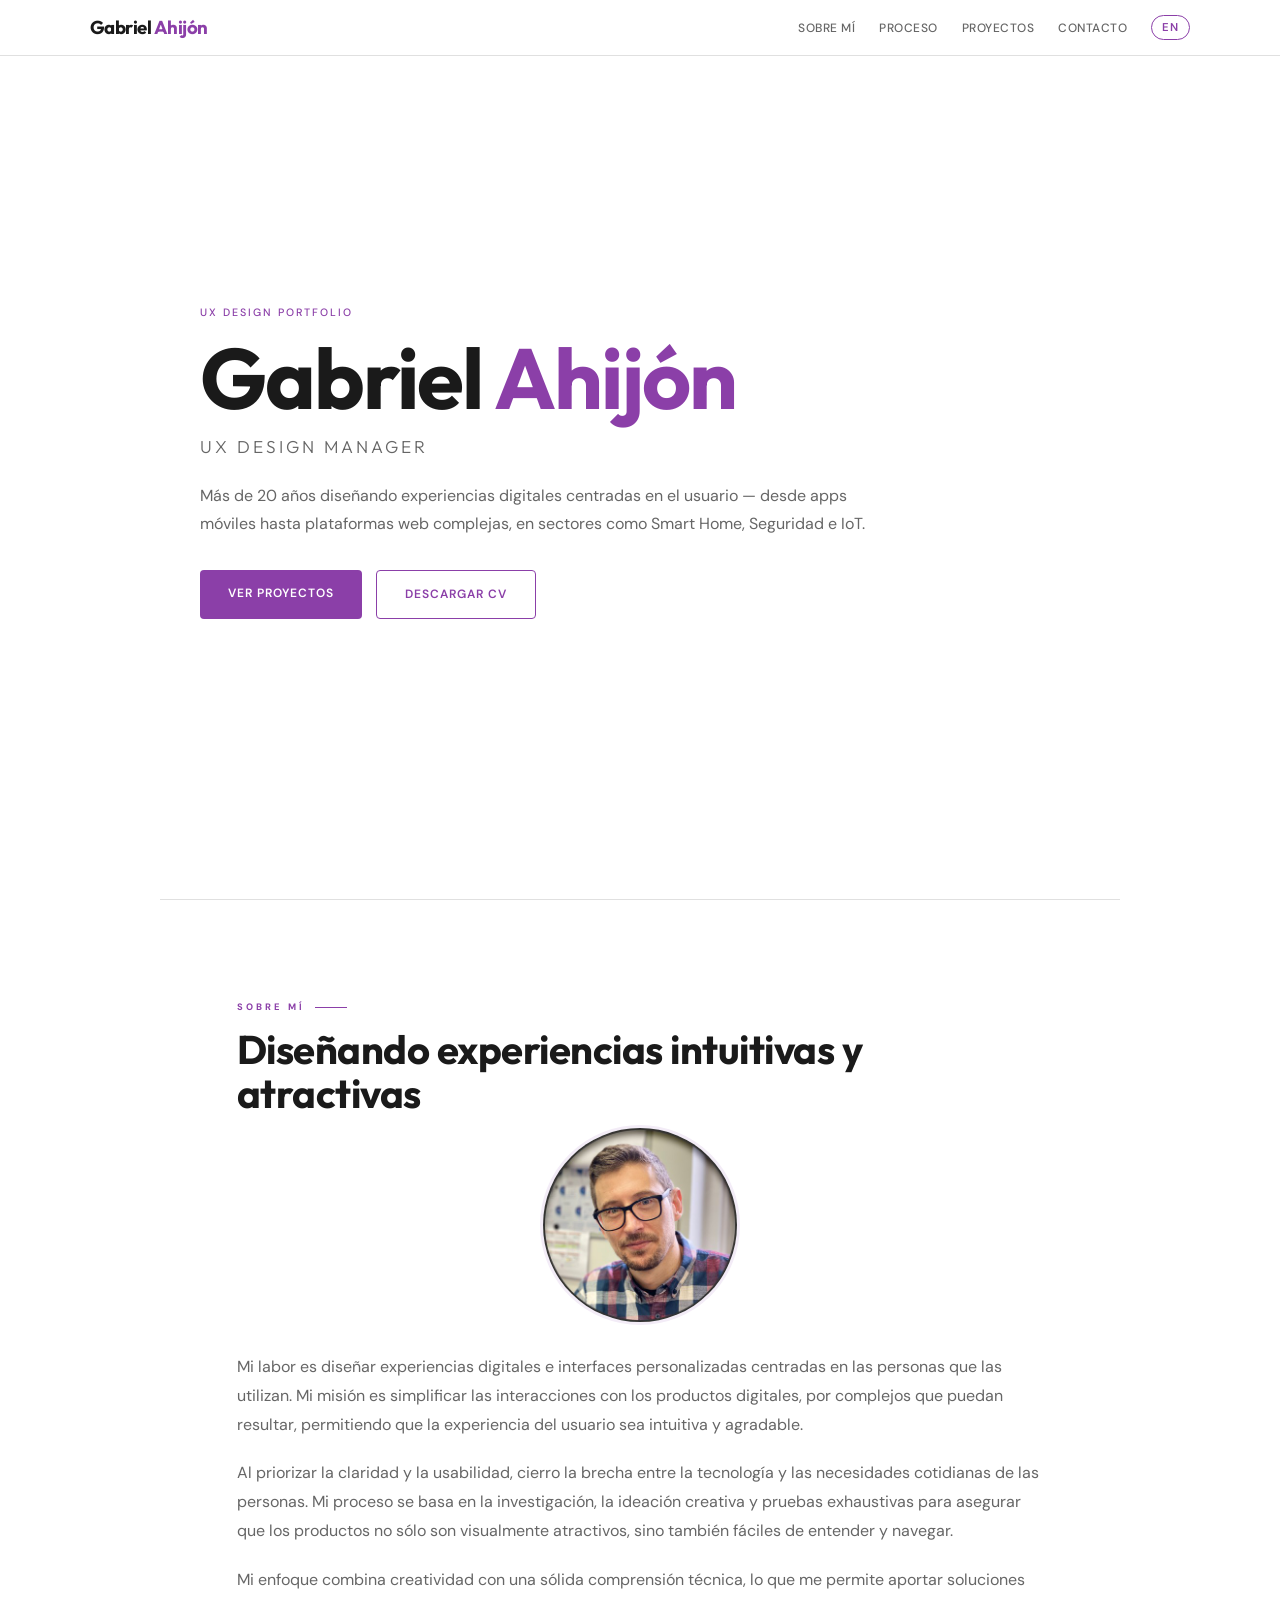
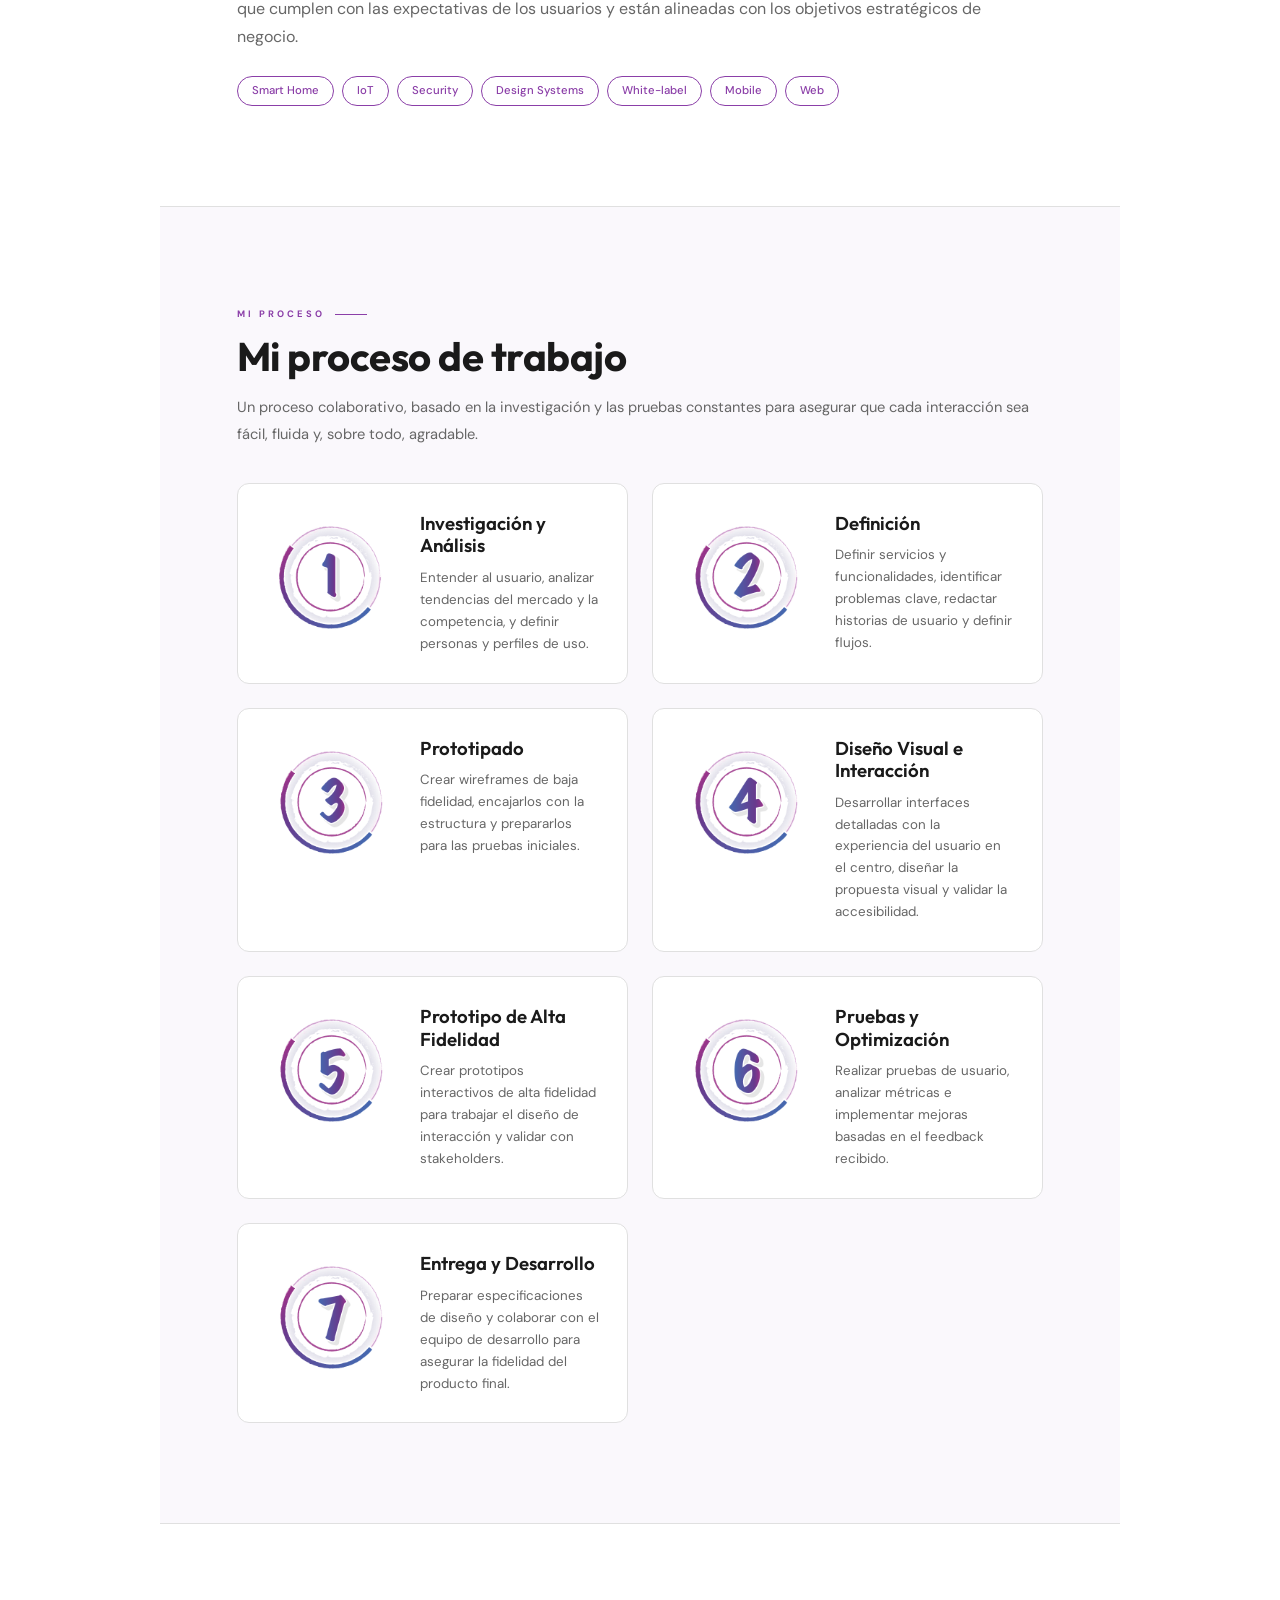
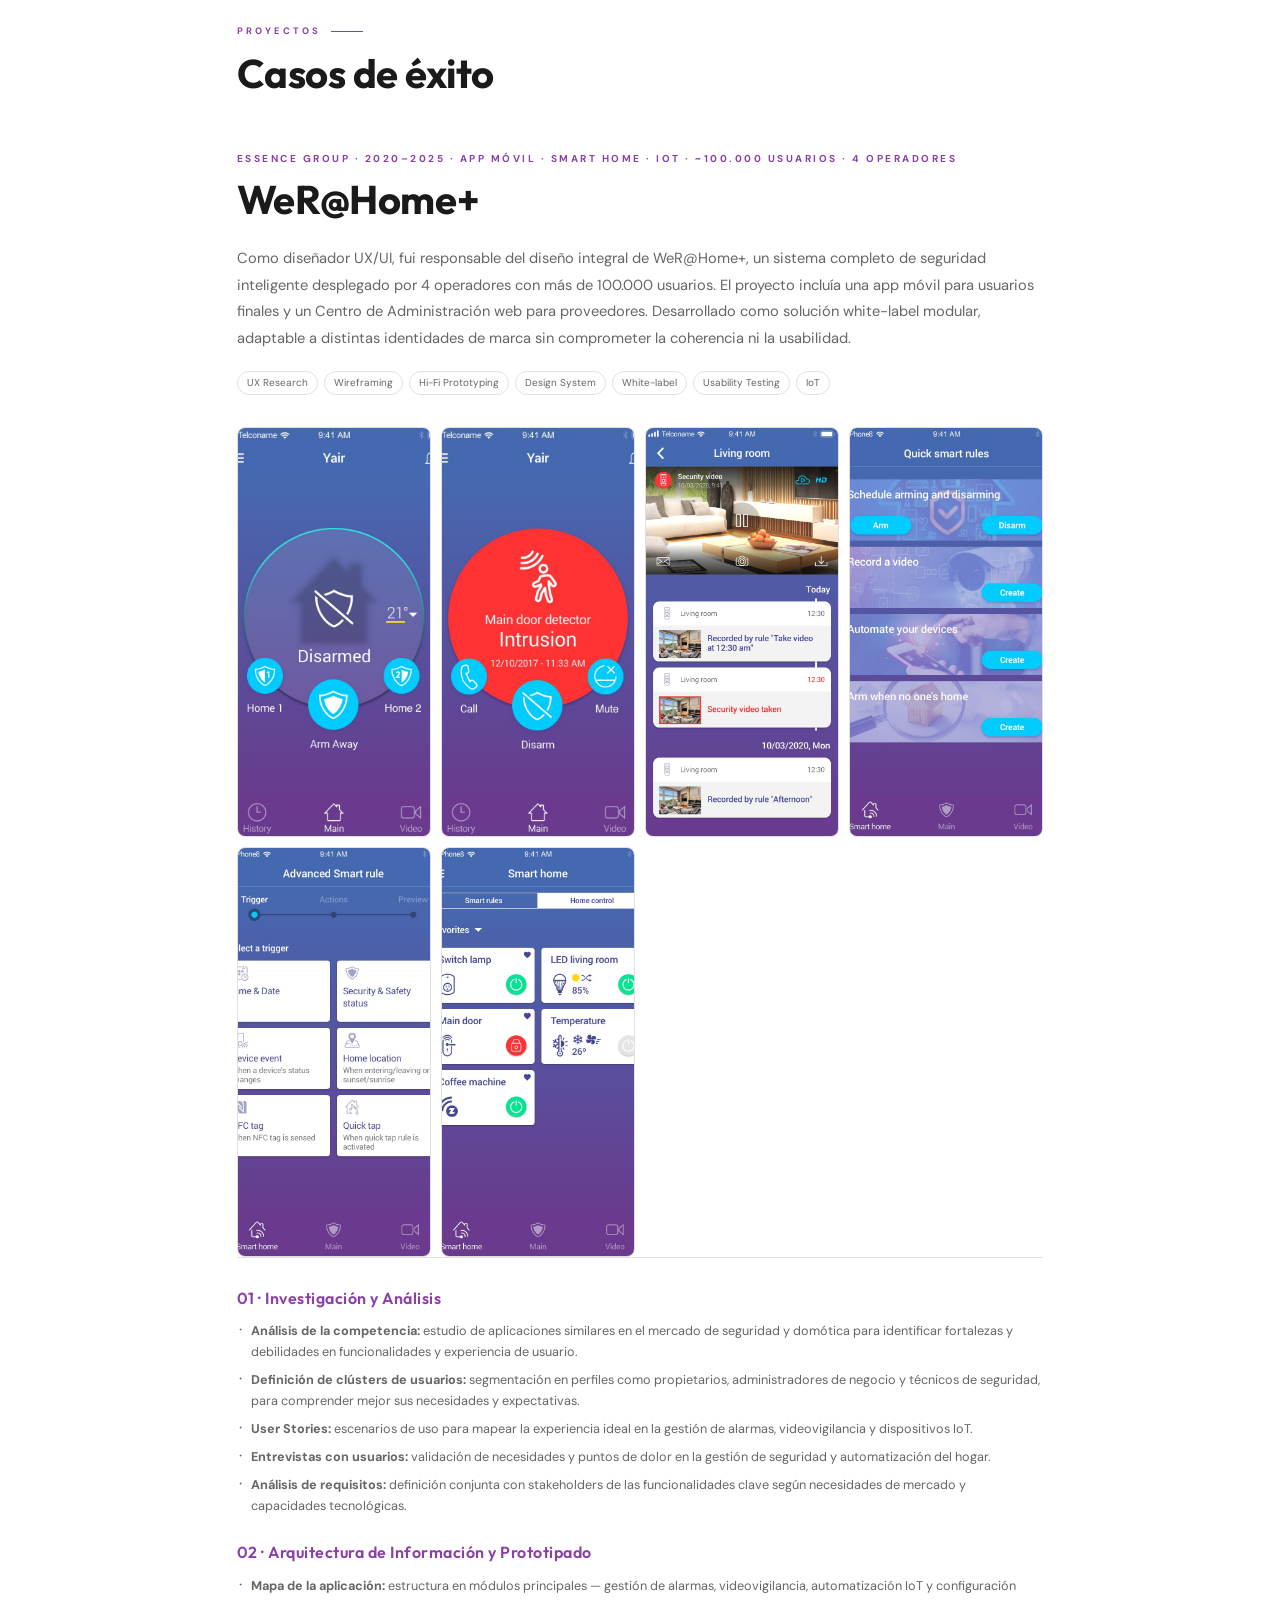
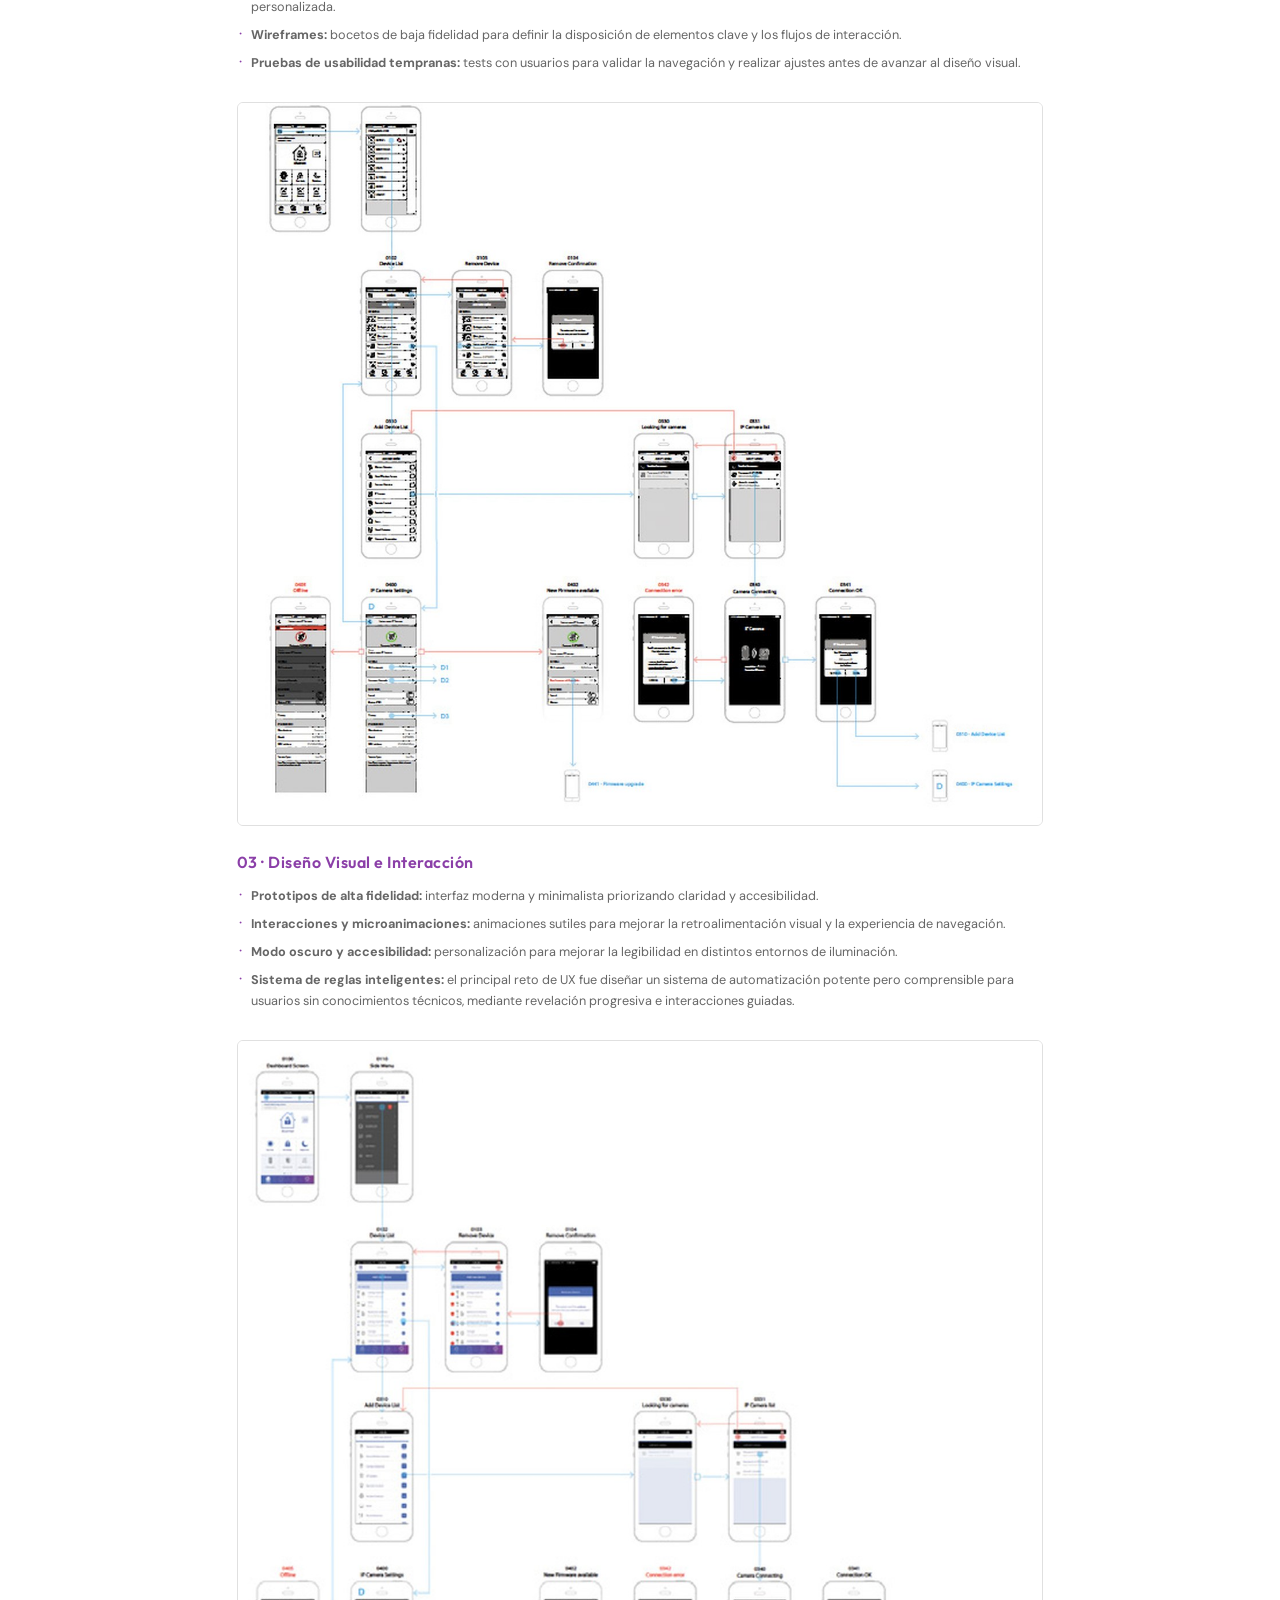
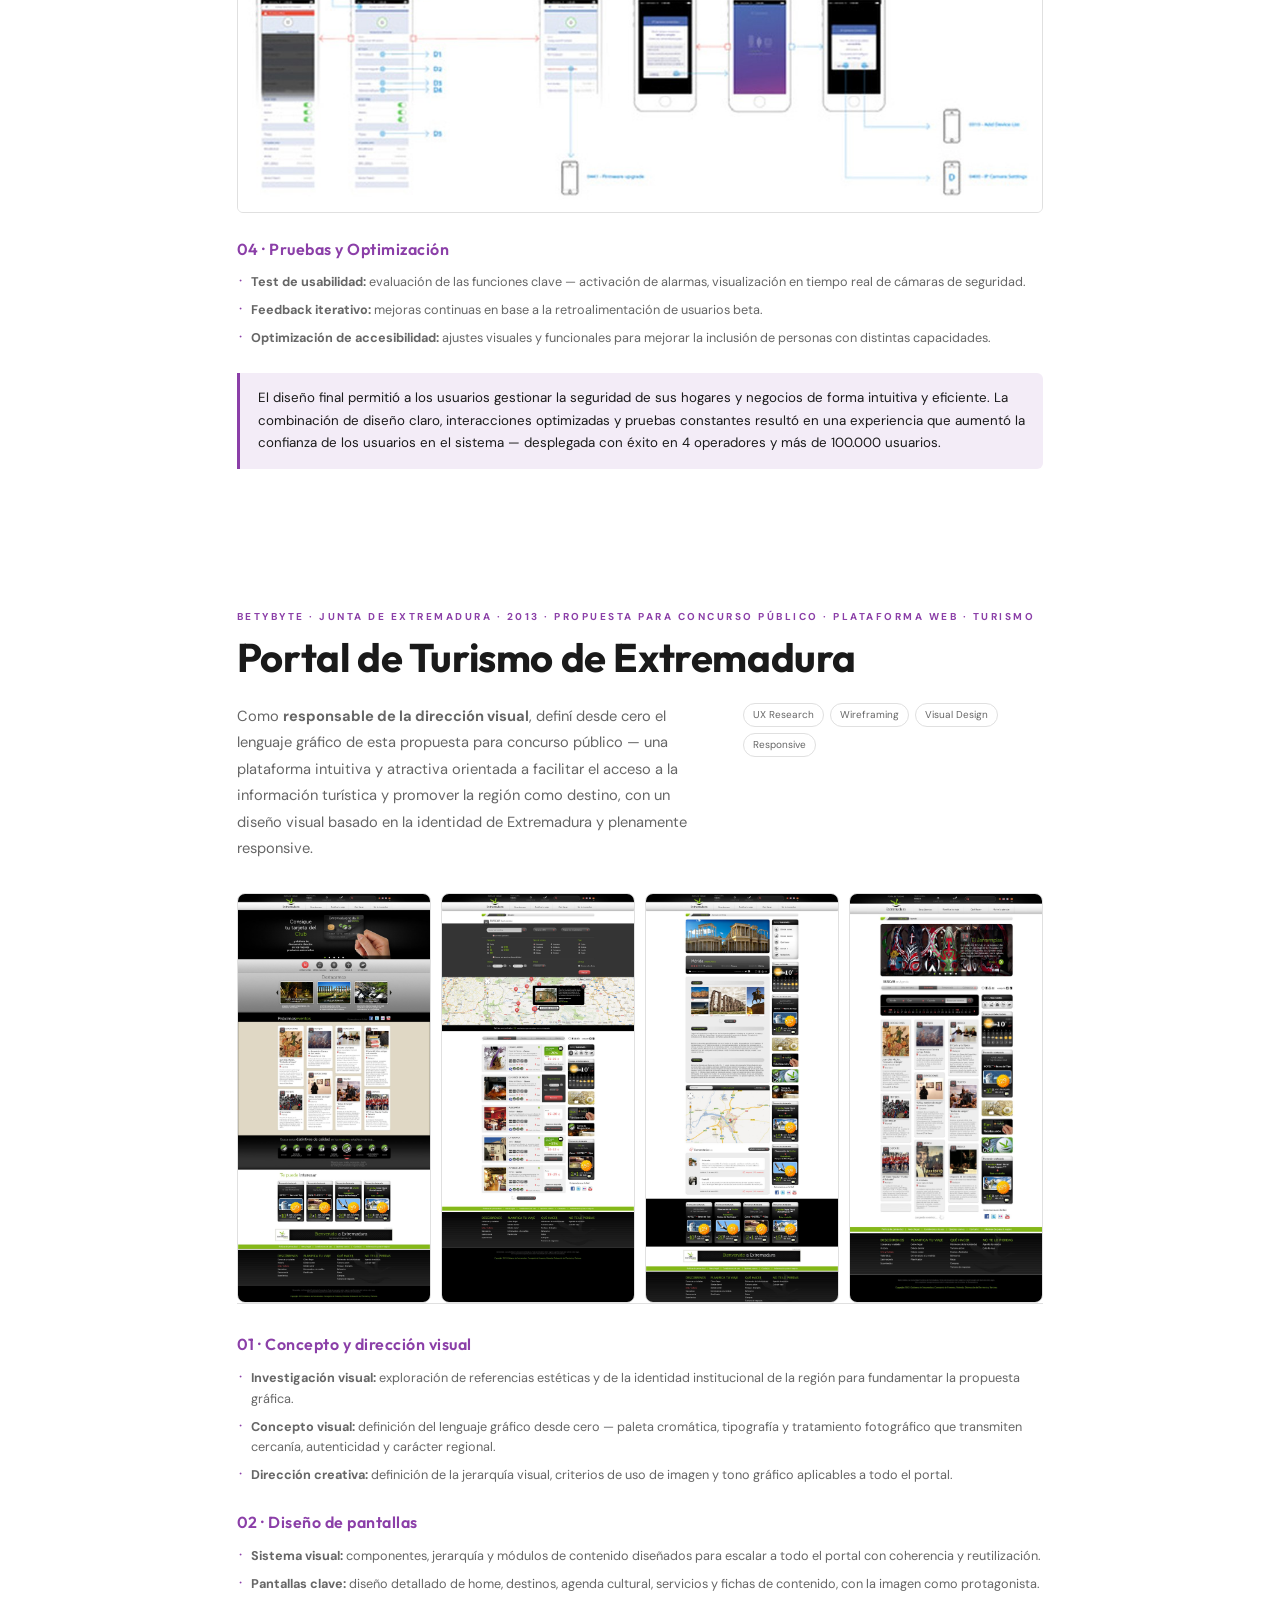
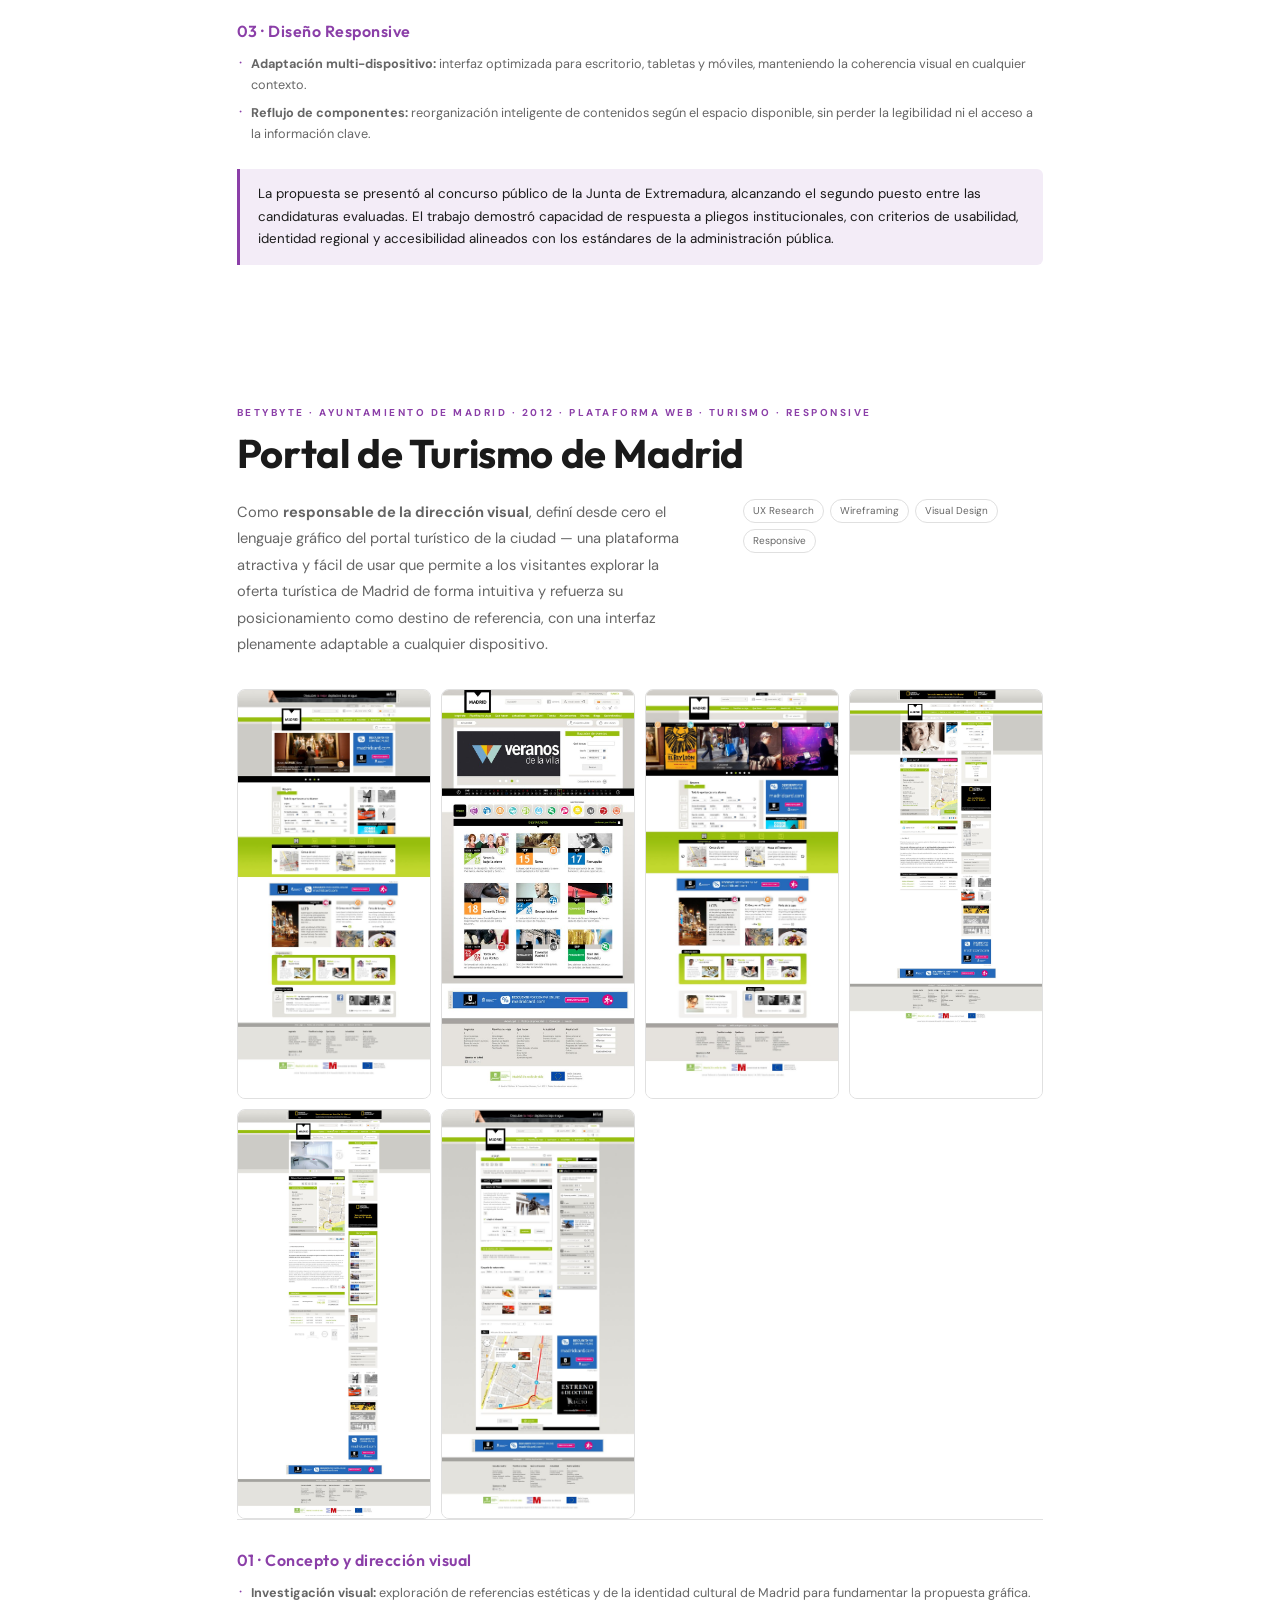
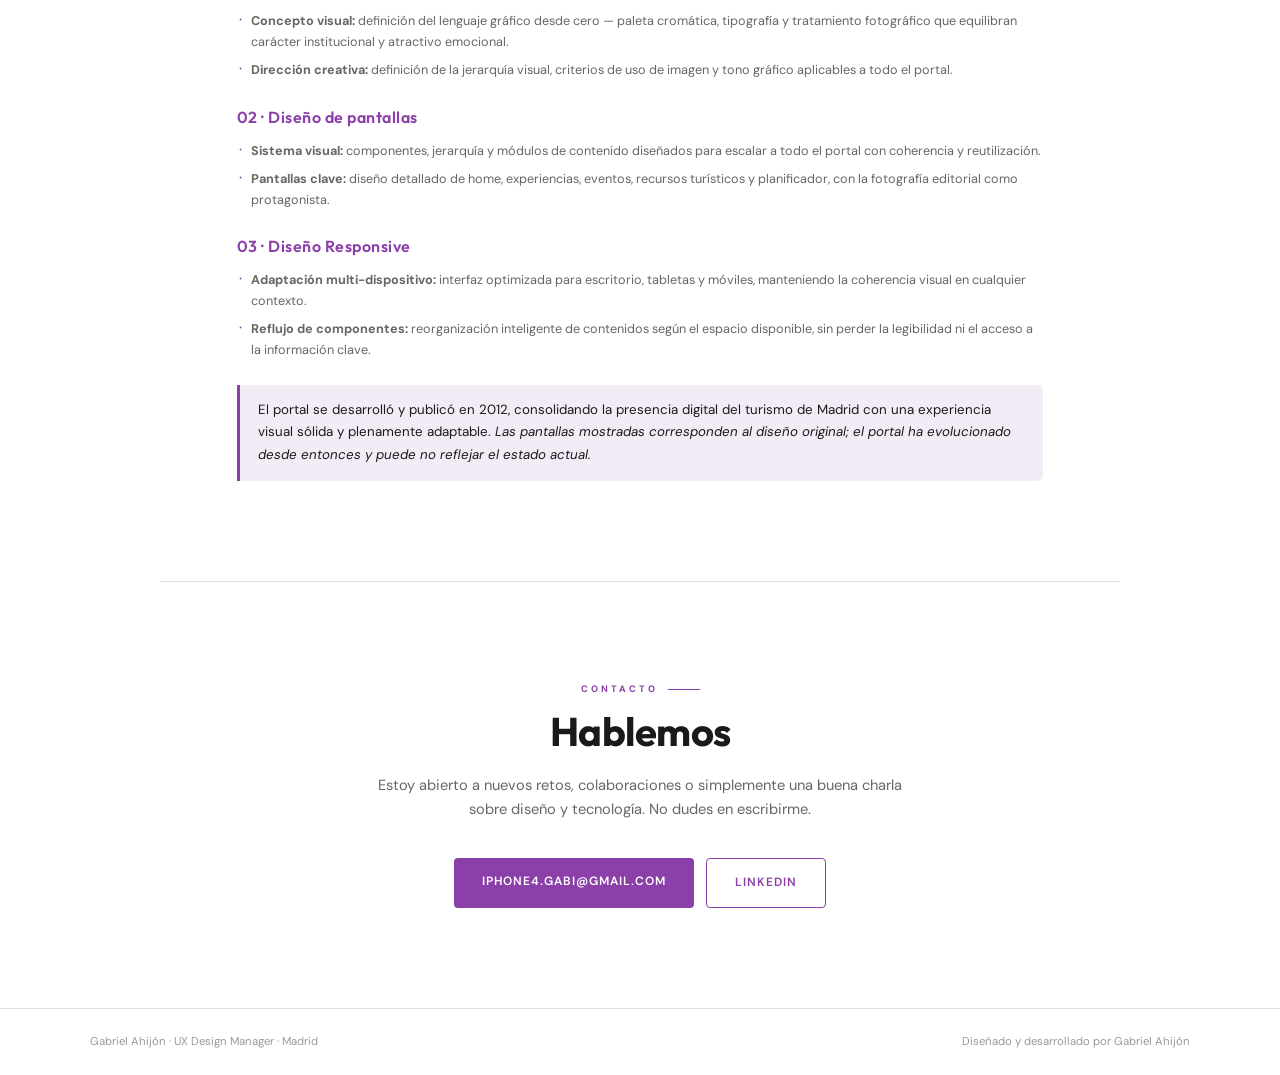
==== commit 29c6dc8f: "Remove pending gap placeholders from case studies" ====
--- a/index.html
+++ b/index.html
@@ -448,15 +448,6 @@
             </ul>
           </div>
 
-          <div class="gap-placeholder gap-placeholder--soft">
-            <span class="gap-label">GAP opcional · Material de proceso</span>
-            <p>Moodboards, exploraciones visuales o capturas de proceso. Cuando los tengas:</p>
-            <ul>
-              <li><code>img/extremadura/process-01.jpg</code></li>
-              <li><code>img/extremadura/process-02.jpg</code></li>
-            </ul>
-          </div>
-
           <div class="case-outcome">
             <span data-lang="es" class="inline">La propuesta se presentó al concurso público de la Junta de Extremadura, alcanzando el segundo puesto entre las candidaturas evaluadas. El trabajo demostró capacidad de respuesta a pliegos institucionales, con criterios de usabilidad, identidad regional y accesibilidad alineados con los estándares de la administración pública.</span>
             <span data-lang="en" class="inline">The proposal was submitted to Junta de Extremadura's public tender, reaching second place among the evaluated candidates. The work demonstrated the ability to respond to institutional briefs, with usability, regional identity, and accessibility criteria aligned with public administration standards.</span>
@@ -553,15 +544,6 @@
                 <span data-lang="es" class="inline"><strong>Reflujo de componentes:</strong> reorganización inteligente de contenidos según el espacio disponible, sin perder la legibilidad ni el acceso a la información clave.</span>
                 <span data-lang="en" class="inline"><strong>Component reflow:</strong> smart reorganisation of content based on available space, preserving readability and access to key information.</span>
               </li>
-            </ul>
-          </div>
-
-          <div class="gap-placeholder gap-placeholder--soft">
-            <span class="gap-label">GAP opcional · Material de proceso</span>
-            <p>Moodboards, exploraciones visuales o capturas de proceso. Cuando los tengas:</p>
-            <ul>
-              <li><code>img/madrid/process-01.jpg</code></li>
-              <li><code>img/madrid/process-02.jpg</code></li>
             </ul>
           </div>
 
--- a/styles.css
+++ b/styles.css
@@ -593,84 +593,6 @@
   .lightbox-close    { top: 8px; right: 8px; }
 }
 
-/* ── GAP PLACEHOLDERS ── */
-.gap-placeholder {
-  border: 2px dashed #e53e3e;
-  background: #fff5f5;
-  border-radius: 8px;
-  padding: 16px 20px;
-  margin-bottom: 24px;
-  color: #c53030;
-}
-
-.gap-placeholder--gallery {
-  min-height: 160px;
-}
-
-.gap-placeholder--soft {
-  border-color: #cbd5e0;
-  background: #f7fafc;
-  color: #4a5568;
-}
-.gap-placeholder--soft .gap-label,
-.gap-placeholder--soft p,
-.gap-placeholder--soft ul li { color: #4a5568; }
-.gap-placeholder--soft ul li::before { color: #718096; }
-.gap-placeholder--soft code {
-  background: rgba(74,85,104,0.1);
-  color: #4a5568;
-}
-
-.gap-label {
-  display: block;
-  font-family: 'Outfit', sans-serif;
-  font-size: 9pt;
-  font-weight: 700;
-  letter-spacing: 1px;
-  text-transform: uppercase;
-  margin-bottom: 8px;
-  color: #e53e3e;
-}
-
-.gap-placeholder p {
-  font-size: 9pt;
-  line-height: 1.6;
-  margin-bottom: 6px;
-  color: #c53030;
-}
-
-.gap-placeholder ul {
-  list-style: none;
-  padding: 0;
-  margin: 6px 0 0;
-  display: flex;
-  flex-direction: column;
-  gap: 4px;
-}
-
-.gap-placeholder ul li {
-  font-size: 9pt;
-  color: #c53030;
-  padding-left: 12px;
-  position: relative;
-}
-
-.gap-placeholder ul li::before {
-  content: '→';
-  position: absolute;
-  left: 0;
-  color: #e53e3e;
-}
-
-.gap-placeholder code {
-  background: rgba(229,62,62,0.12);
-  padding: 1px 6px;
-  border-radius: 3px;
-  font-size: 8.5pt;
-  font-family: monospace;
-  color: #c53030;
-}
-
 /* ── CASE STUDY ── */
 .case-study {
   border-top: 1px solid var(--border);
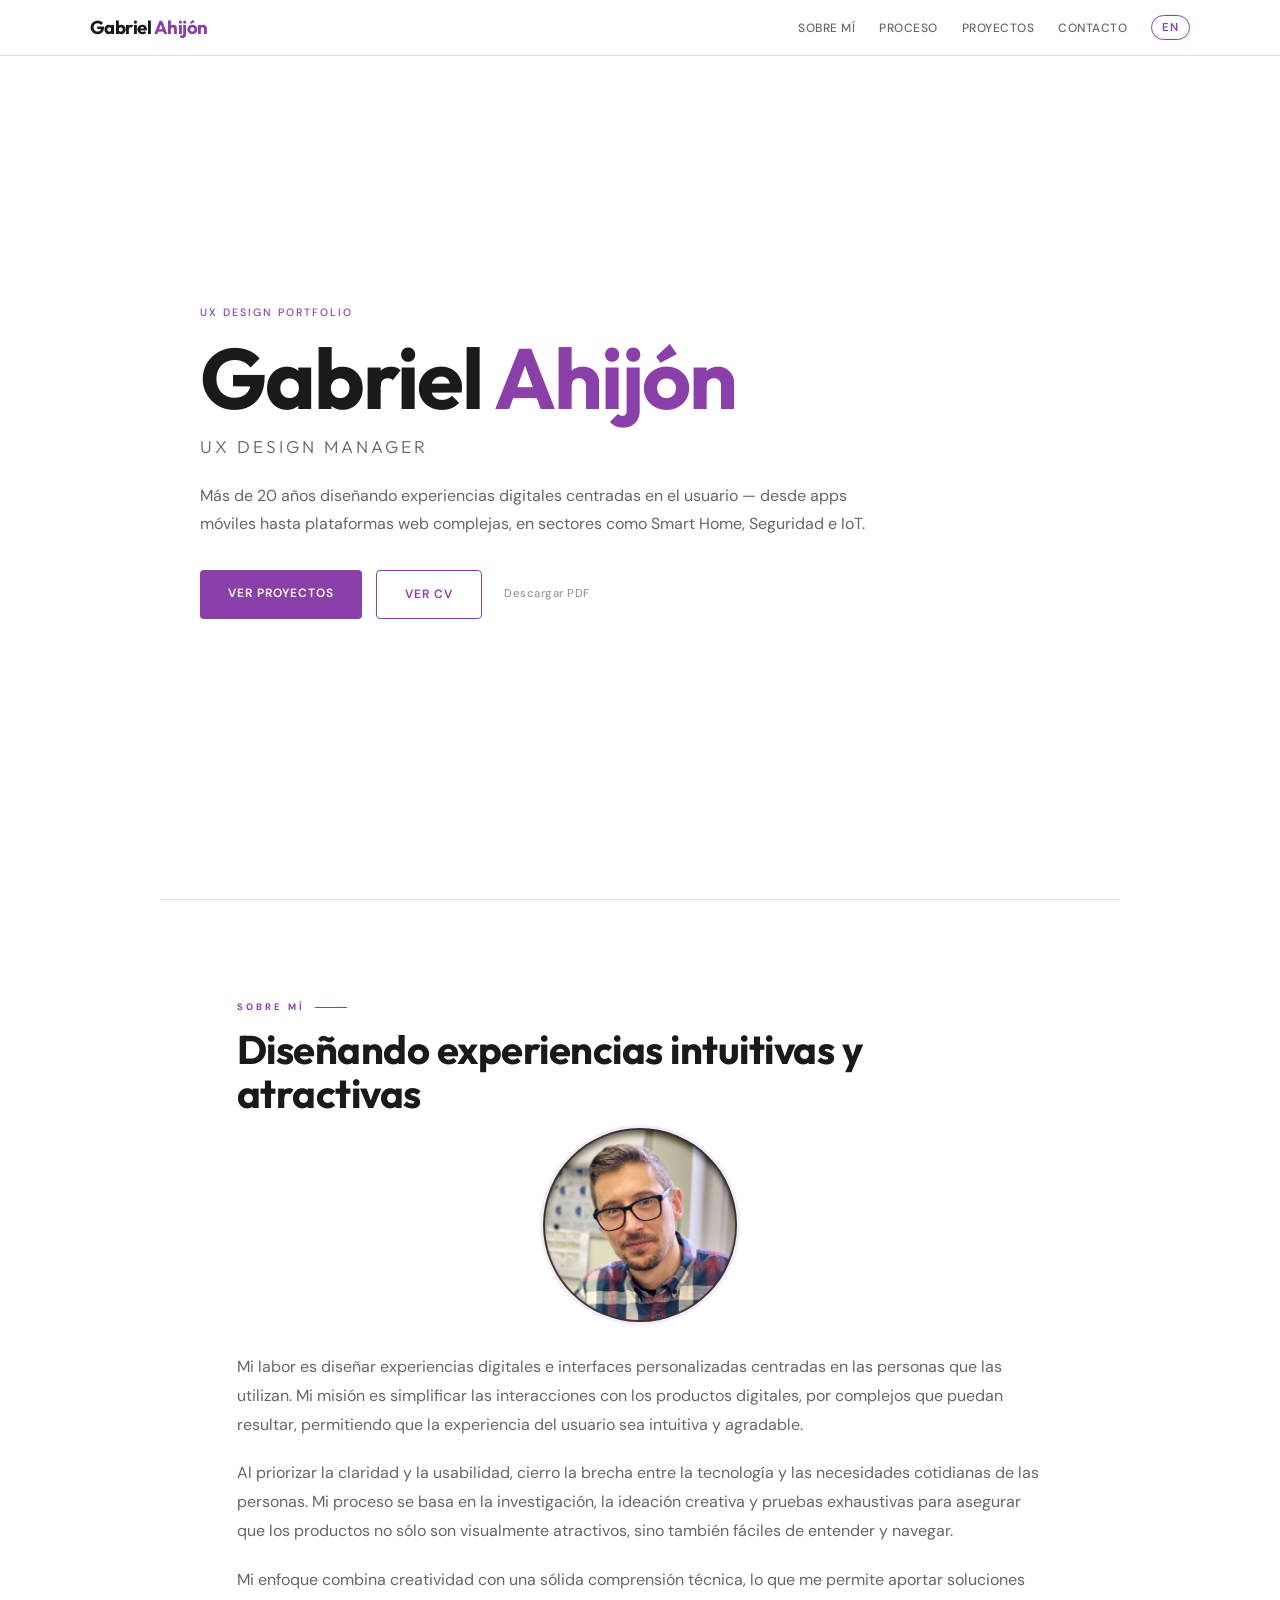
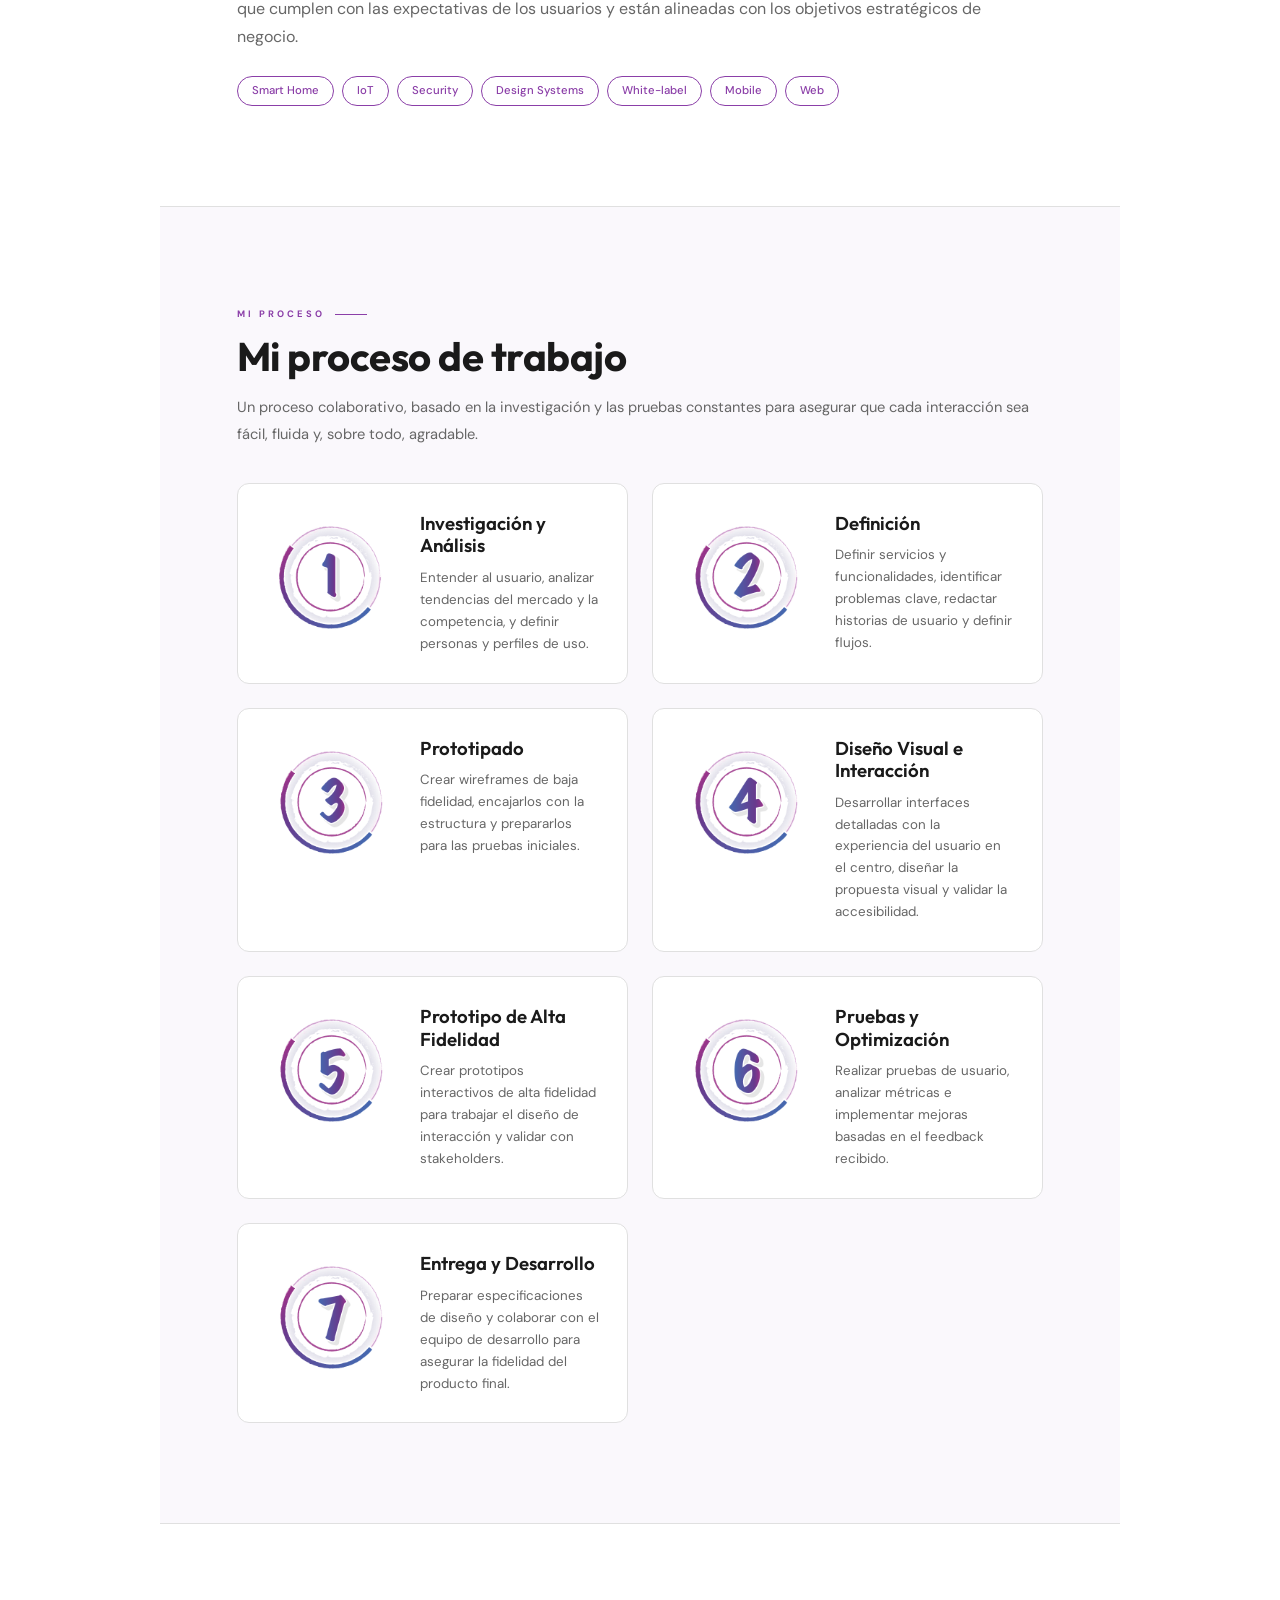
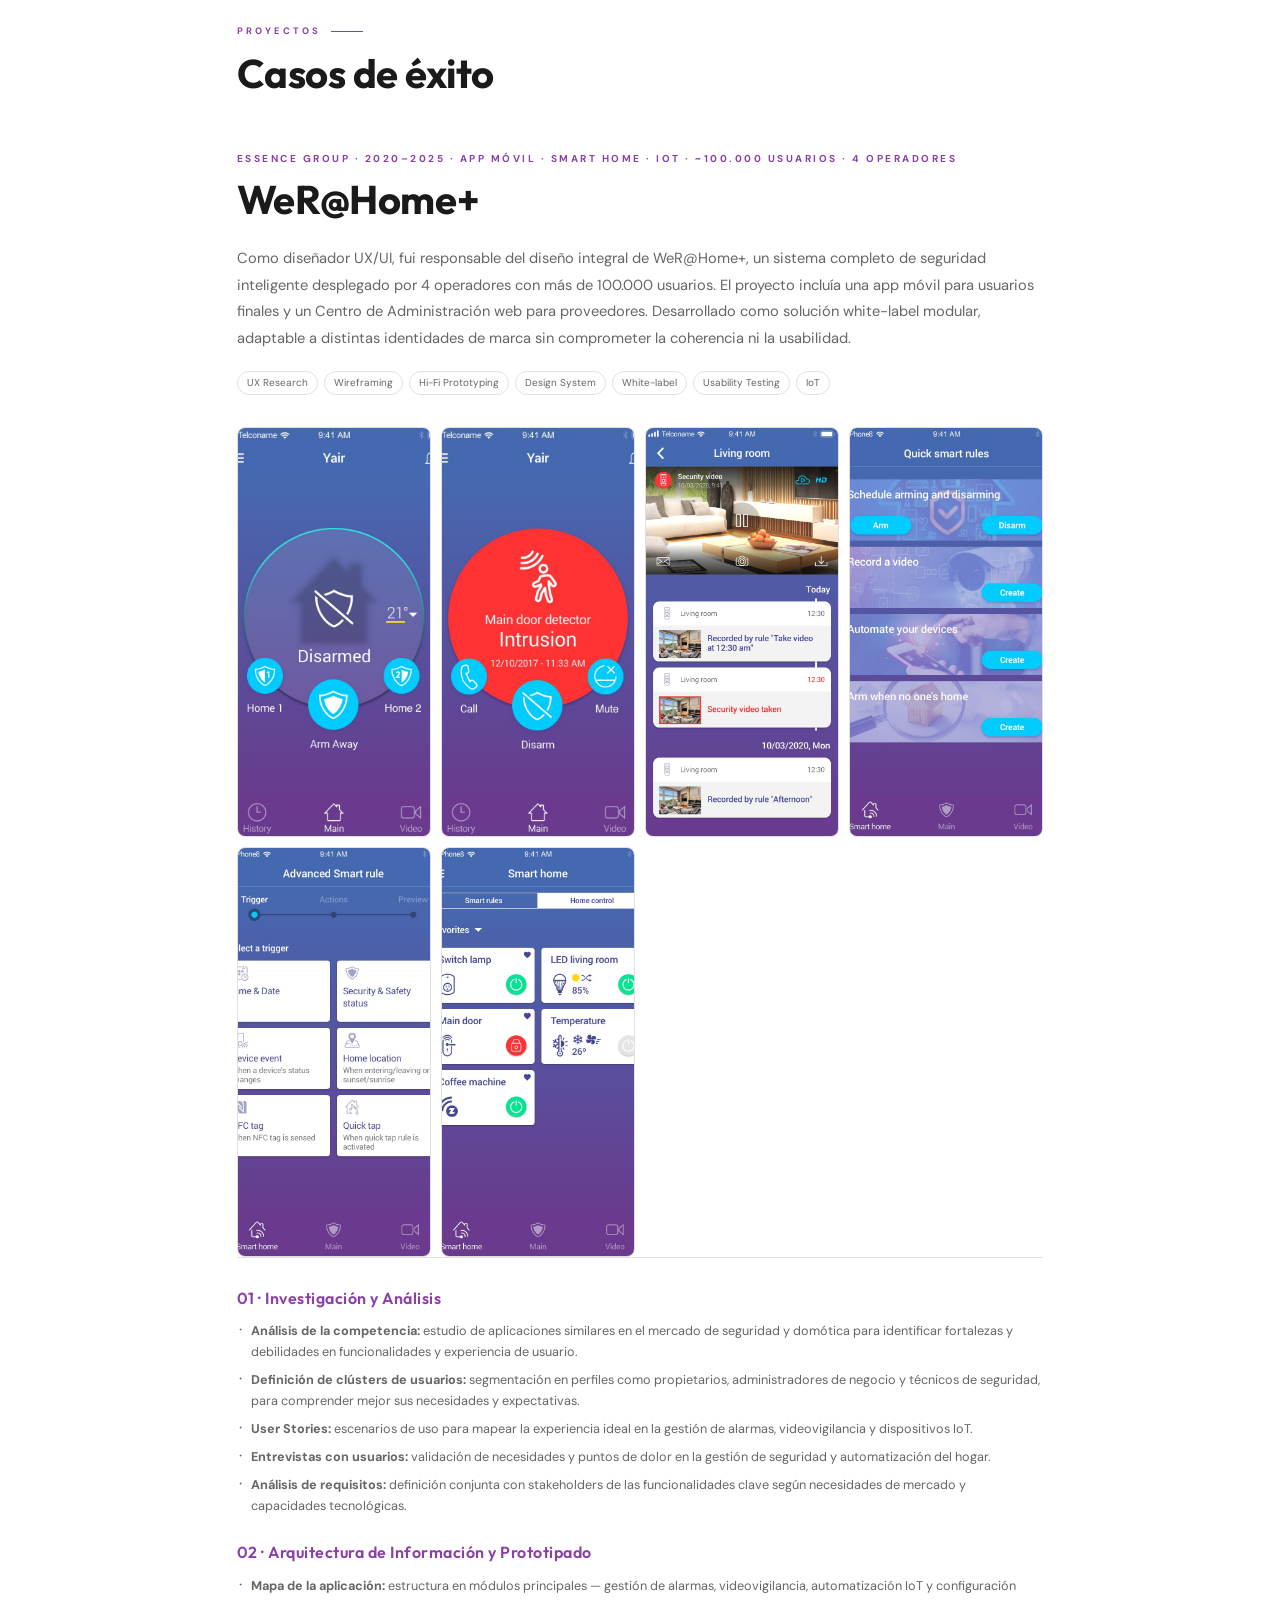
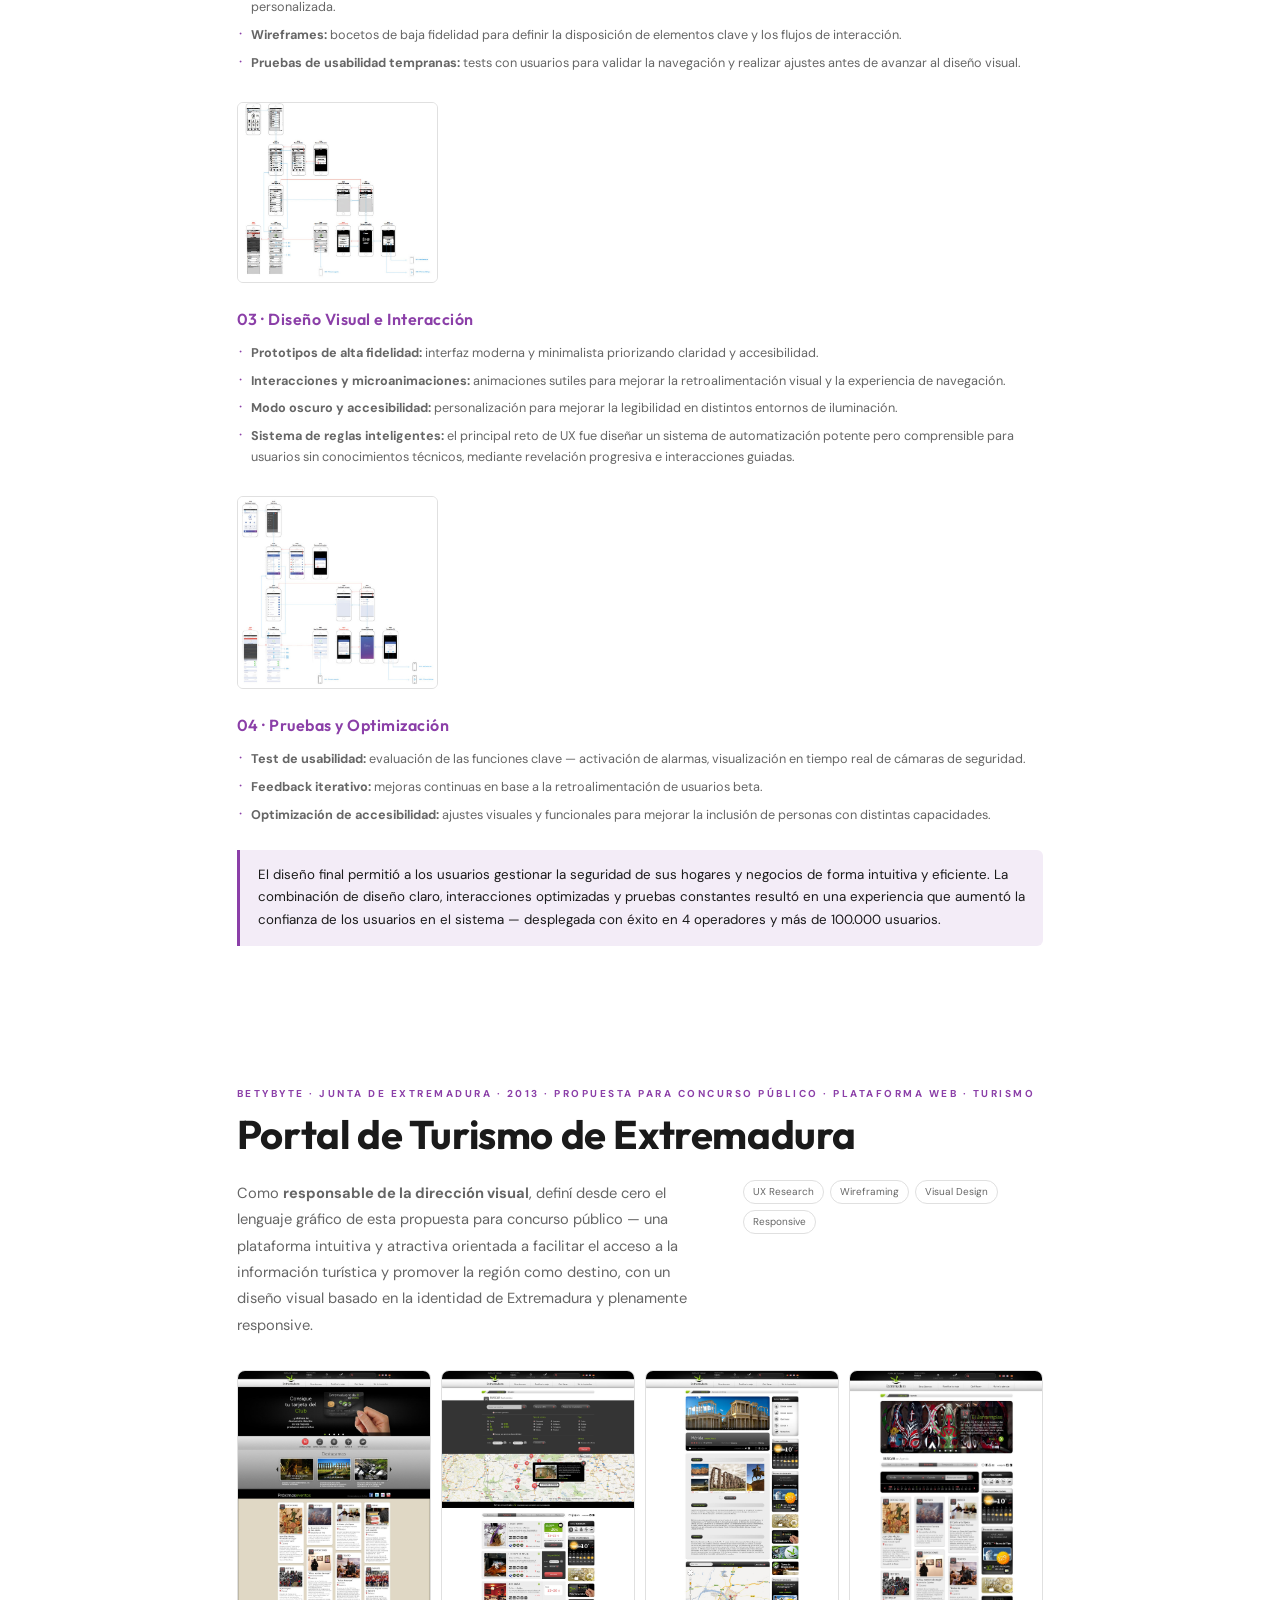
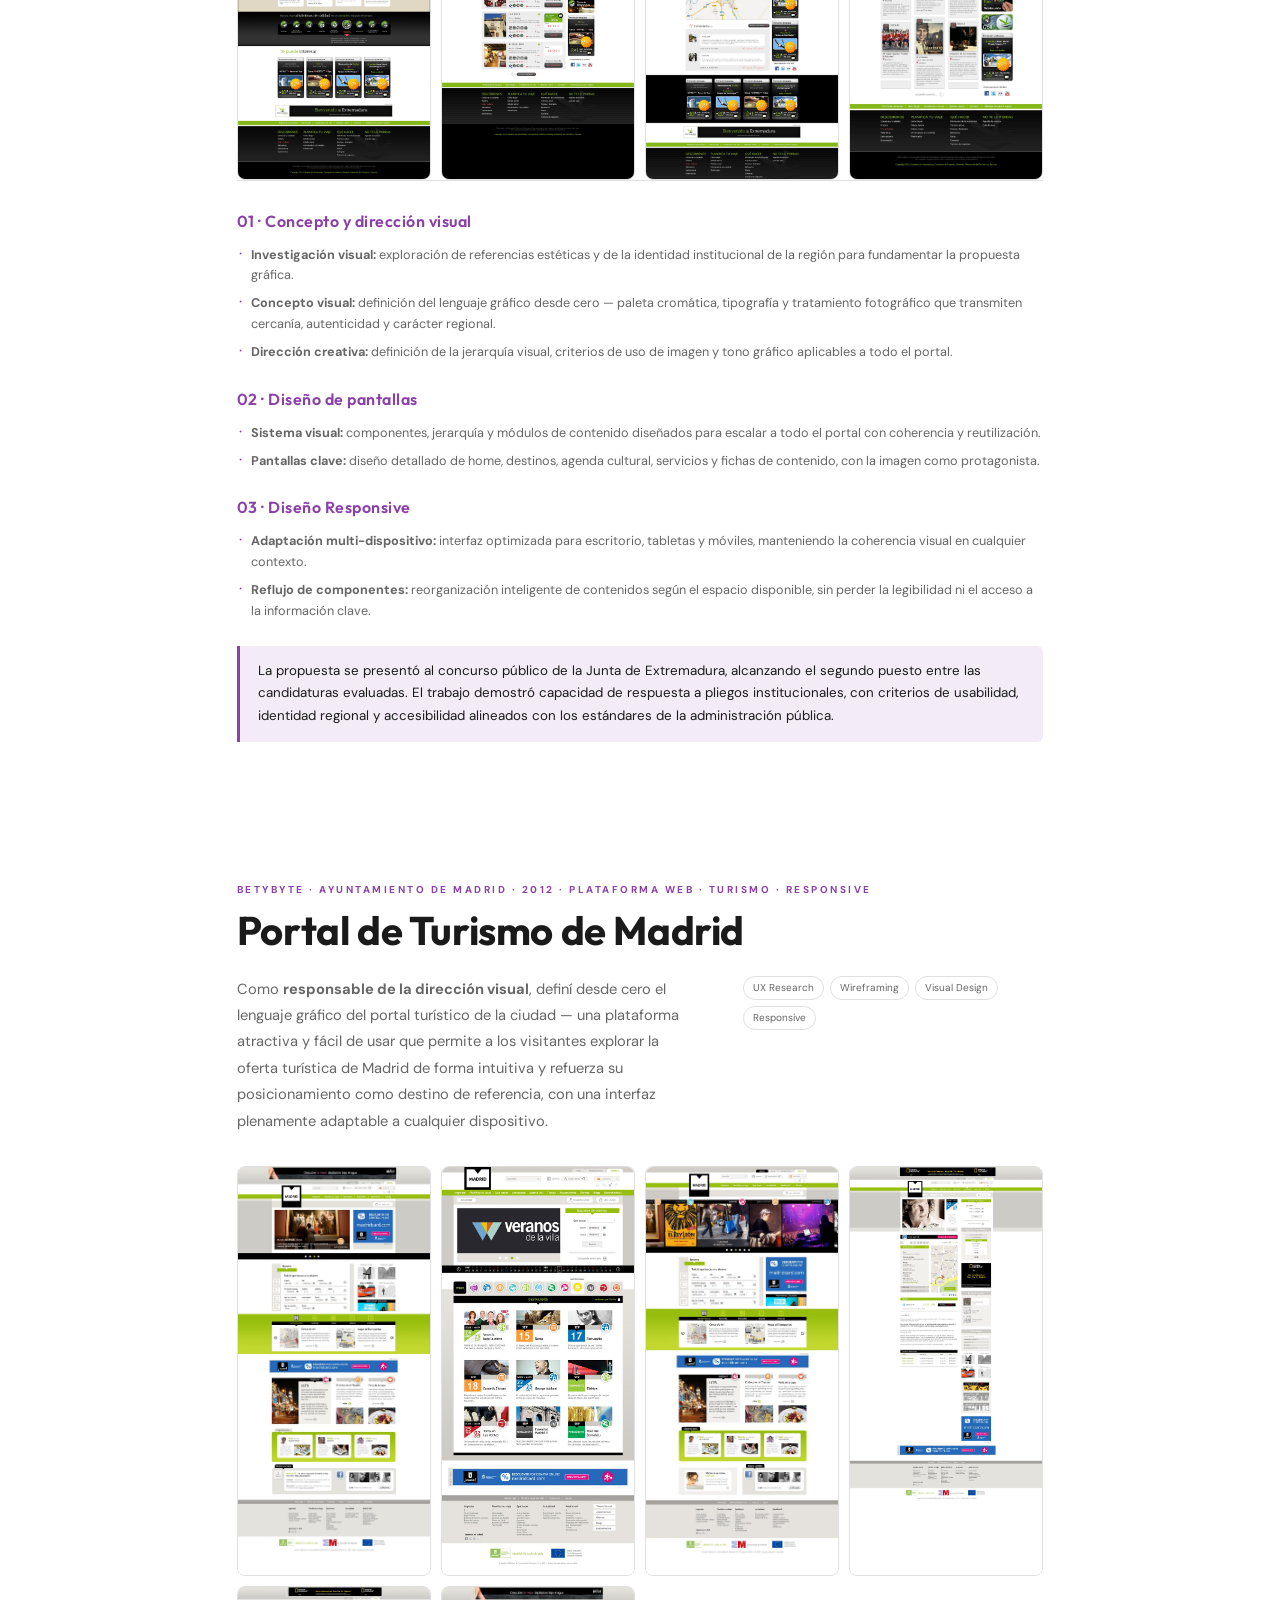
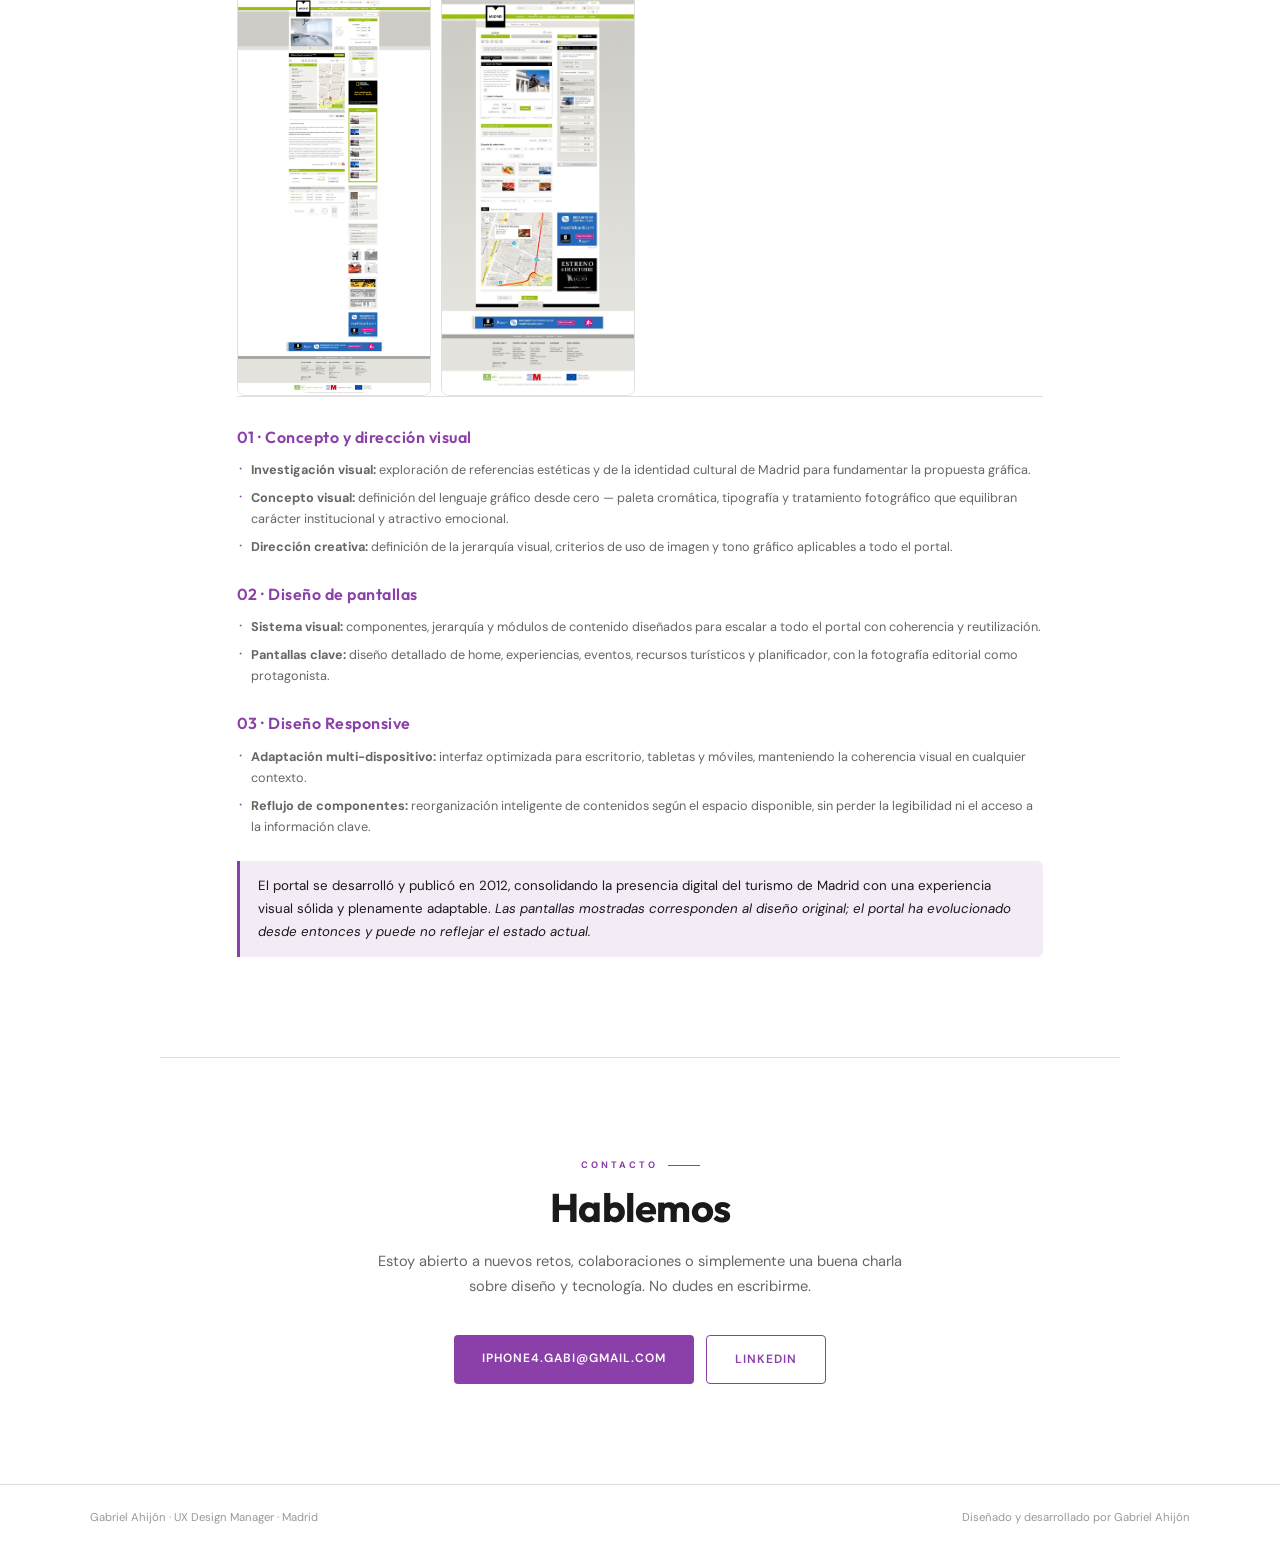
==== commit 895beb9e: "Add SEO/OG metadata, favicon, downloadable CV PDFs, split CV button (view/download)" ====
--- a/index.html
+++ b/index.html
@@ -4,6 +4,29 @@
 <meta charset="UTF-8">
 <meta name="viewport" content="width=device-width, initial-scale=1.0">
 <title>Gabriel Ahijón — UX Design Portfolio</title>
+<meta name="description" content="UX Design Manager con más de 20 años diseñando experiencias digitales centradas en el usuario. Especializado en Smart Home, Seguridad e IoT. Portfolio con casos de estudio y CV.">
+<meta name="author" content="Gabriel Ahijón">
+
+<!-- Open Graph (LinkedIn, WhatsApp, Facebook) -->
+<meta property="og:type" content="website">
+<meta property="og:url" content="https://gabriel-ahijon.github.io/portfolio/">
+<meta property="og:title" content="Gabriel Ahijón — UX Design Portfolio">
+<meta property="og:description" content="UX Design Manager con más de 20 años diseñando experiencias digitales. Casos de estudio en Smart Home, Seguridad e IoT.">
+<meta property="og:image" content="https://gabriel-ahijon.github.io/portfolio/img/og-image.jpg">
+<meta property="og:image:width" content="1200">
+<meta property="og:image:height" content="630">
+<meta property="og:locale" content="es_ES">
+
+<!-- Twitter Card -->
+<meta name="twitter:card" content="summary_large_image">
+<meta name="twitter:title" content="Gabriel Ahijón — UX Design Portfolio">
+<meta name="twitter:description" content="UX Design Manager · 20+ años diseñando experiencias digitales. Smart Home, Seguridad, IoT.">
+<meta name="twitter:image" content="https://gabriel-ahijon.github.io/portfolio/img/og-image.jpg">
+
+<!-- Favicon -->
+<link rel="icon" type="image/svg+xml" href="favicon.svg">
+<meta name="theme-color" content="#8B3FA8">
+
 <link rel="stylesheet" href="styles.css">
 </head>
 <body class="lang-es">
@@ -49,8 +72,12 @@
         <span data-lang="en" class="inline">View projects</span>
       </a>
       <a href="cv-es.html" class="btn-secondary" id="cv-link">
-        <span data-lang="es" class="inline">Descargar CV</span>
-        <span data-lang="en" class="inline">Download CV</span>
+        <span data-lang="es" class="inline">Ver CV</span>
+        <span data-lang="en" class="inline">View CV</span>
+      </a>
+      <a href="cv-es.pdf" class="btn-link" id="cv-pdf-link" download>
+        <span data-lang="es" class="inline">Descargar PDF</span>
+        <span data-lang="en" class="inline">Download PDF</span>
       </a>
     </div>
   </div>
@@ -613,6 +640,7 @@
 <script>
 const langBtn = document.querySelector('.lang-toggle');
 const cvLink = document.getElementById('cv-link');
+const cvPdfLink = document.getElementById('cv-pdf-link');
 
 function toggleLang() {
   const body = document.body;
@@ -621,11 +649,13 @@
     langBtn.textContent = 'ES';
     document.documentElement.lang = 'en';
     cvLink.href = 'cv-en.html';
+    cvPdfLink.href = 'cv-en.pdf';
   } else {
     body.classList.replace('lang-en', 'lang-es');
     langBtn.textContent = 'EN';
     document.documentElement.lang = 'es';
     cvLink.href = 'cv-es.html';
+    cvPdfLink.href = 'cv-es.pdf';
   }
 }
 
--- a/styles.css
+++ b/styles.css
@@ -278,6 +278,21 @@
 }
 .btn-secondary:hover { background: var(--accent); color: white; }
 
+.btn-link {
+  font-family: 'DM Sans', sans-serif;
+  font-size: 8.5pt;
+  font-weight: 500;
+  letter-spacing: 0.5px;
+  color: var(--subtle);
+  text-decoration: none;
+  padding: 12px 8px;
+  text-align: center;
+  transition: color 0.2s;
+  border-bottom: 1px solid transparent;
+  align-self: center;
+}
+.btn-link:hover { color: var(--accent); }
+
 /* ── ABOUT ── */
 #about { border-bottom: 1px solid var(--border); }
 
@@ -642,7 +657,8 @@
 }
 
 .case-process-img {
-  width: 100%;
+  max-width: 25%;
+  height: auto;
   margin-top: 18px;
   border-radius: 6px;
   border: 1px solid var(--border);
@@ -652,6 +668,10 @@
   transition: opacity 0.2s;
 }
 .case-process-img:hover { opacity: 0.9; }
+
+@media (max-width: 640px) {
+  .case-process-img { max-width: 50%; }
+}
 
 .case-outcome {
   font-size: 10pt;
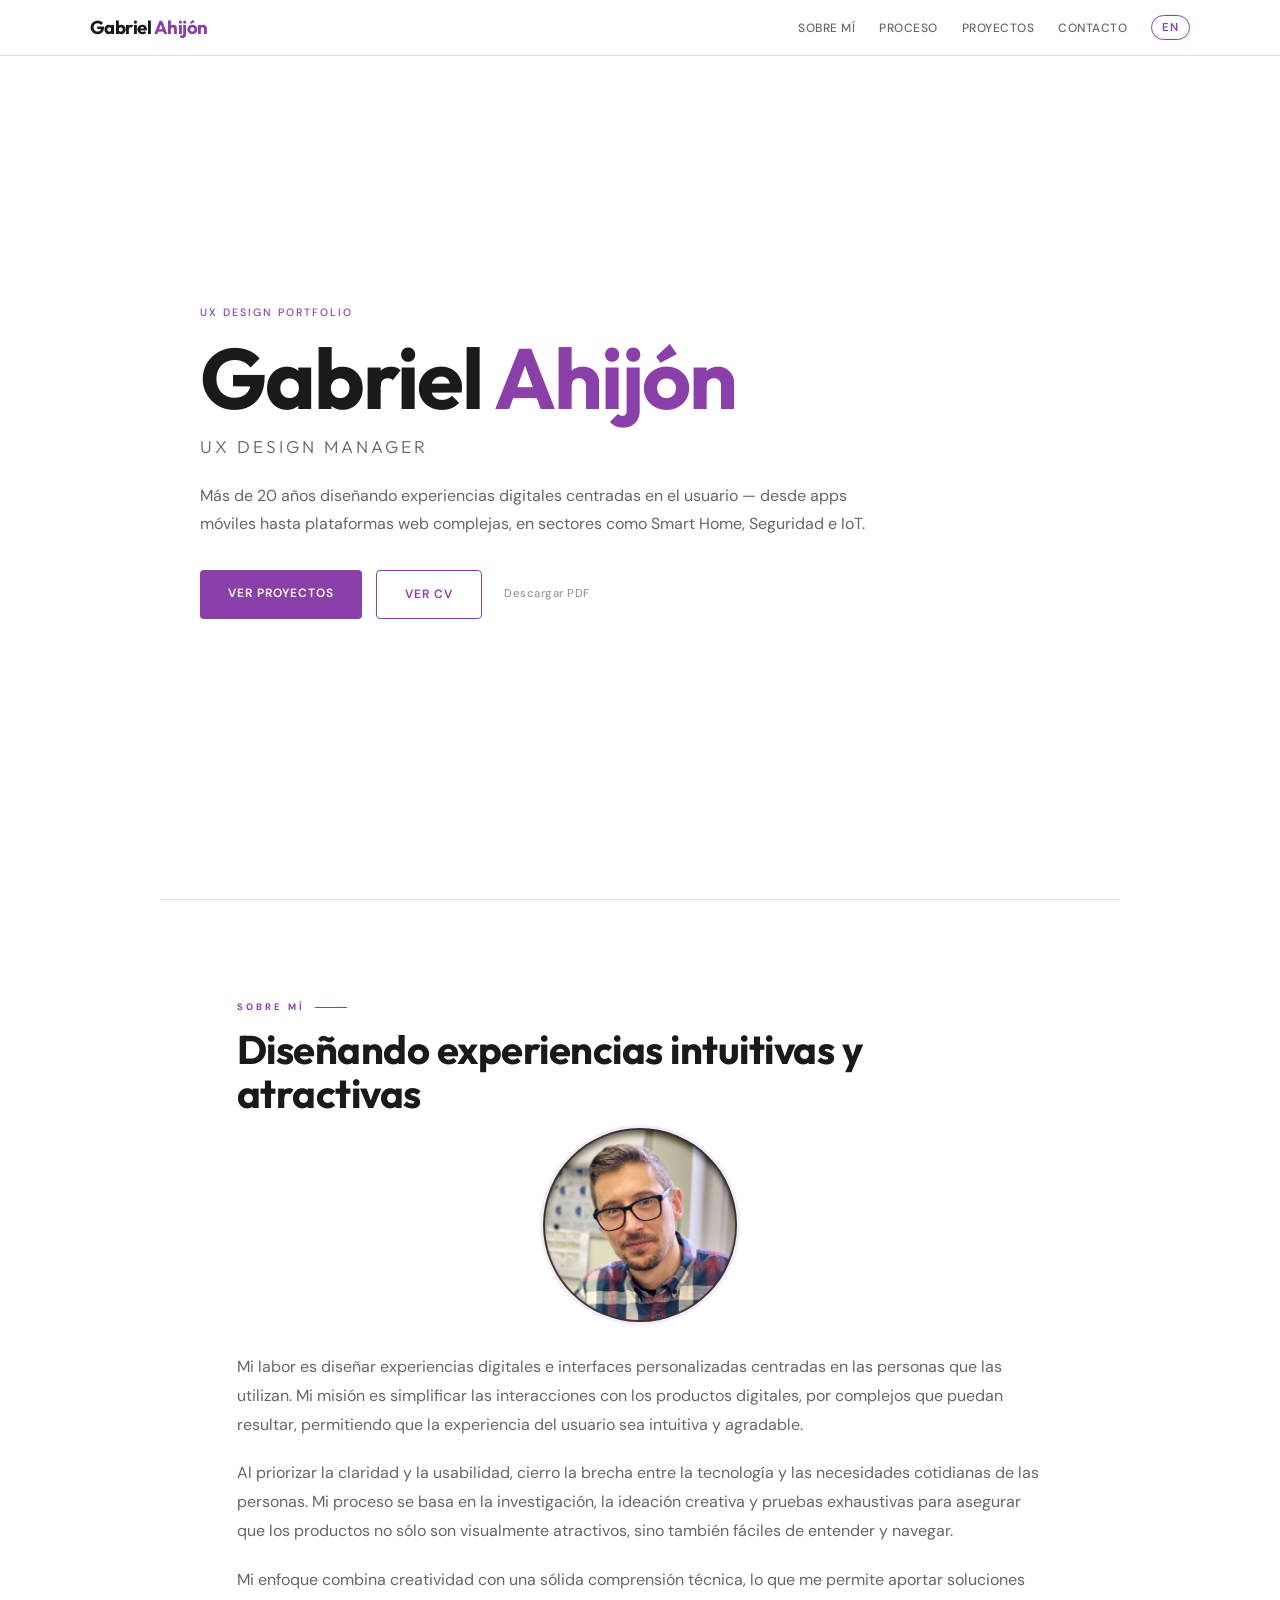
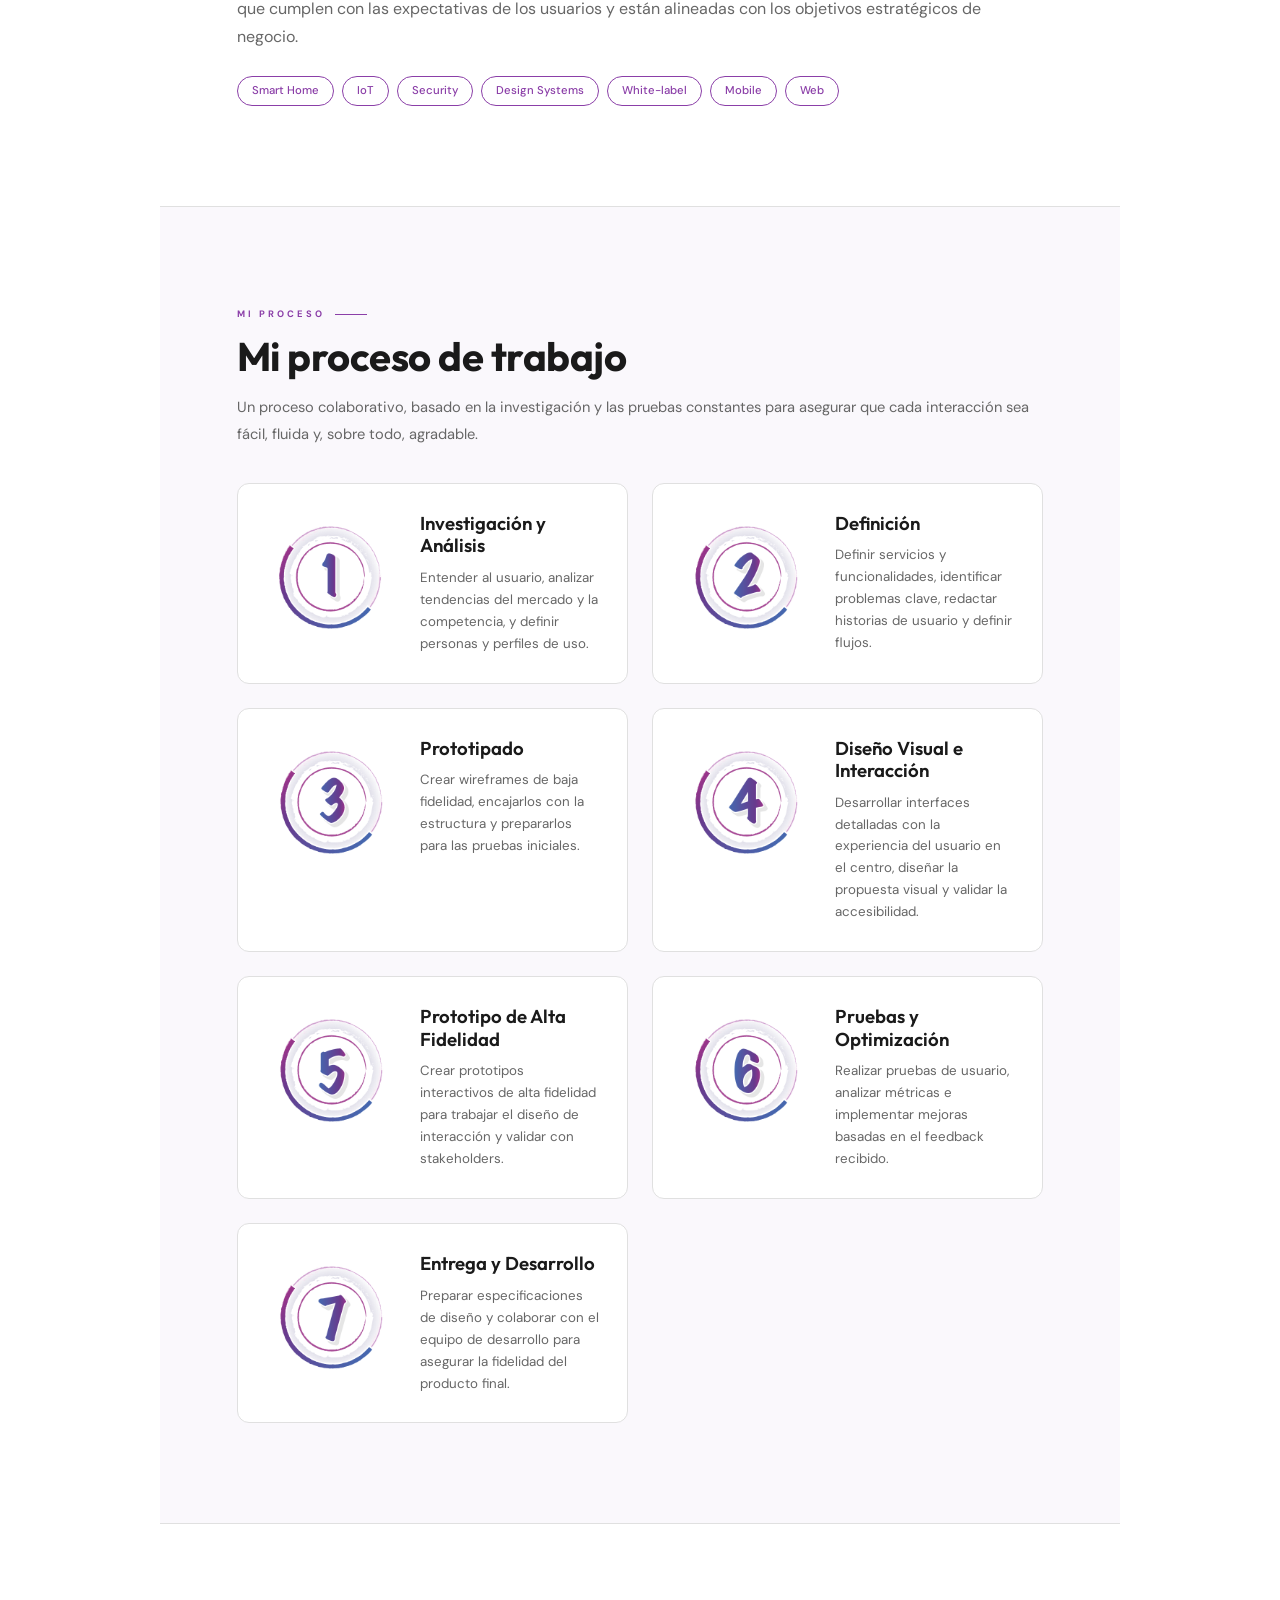
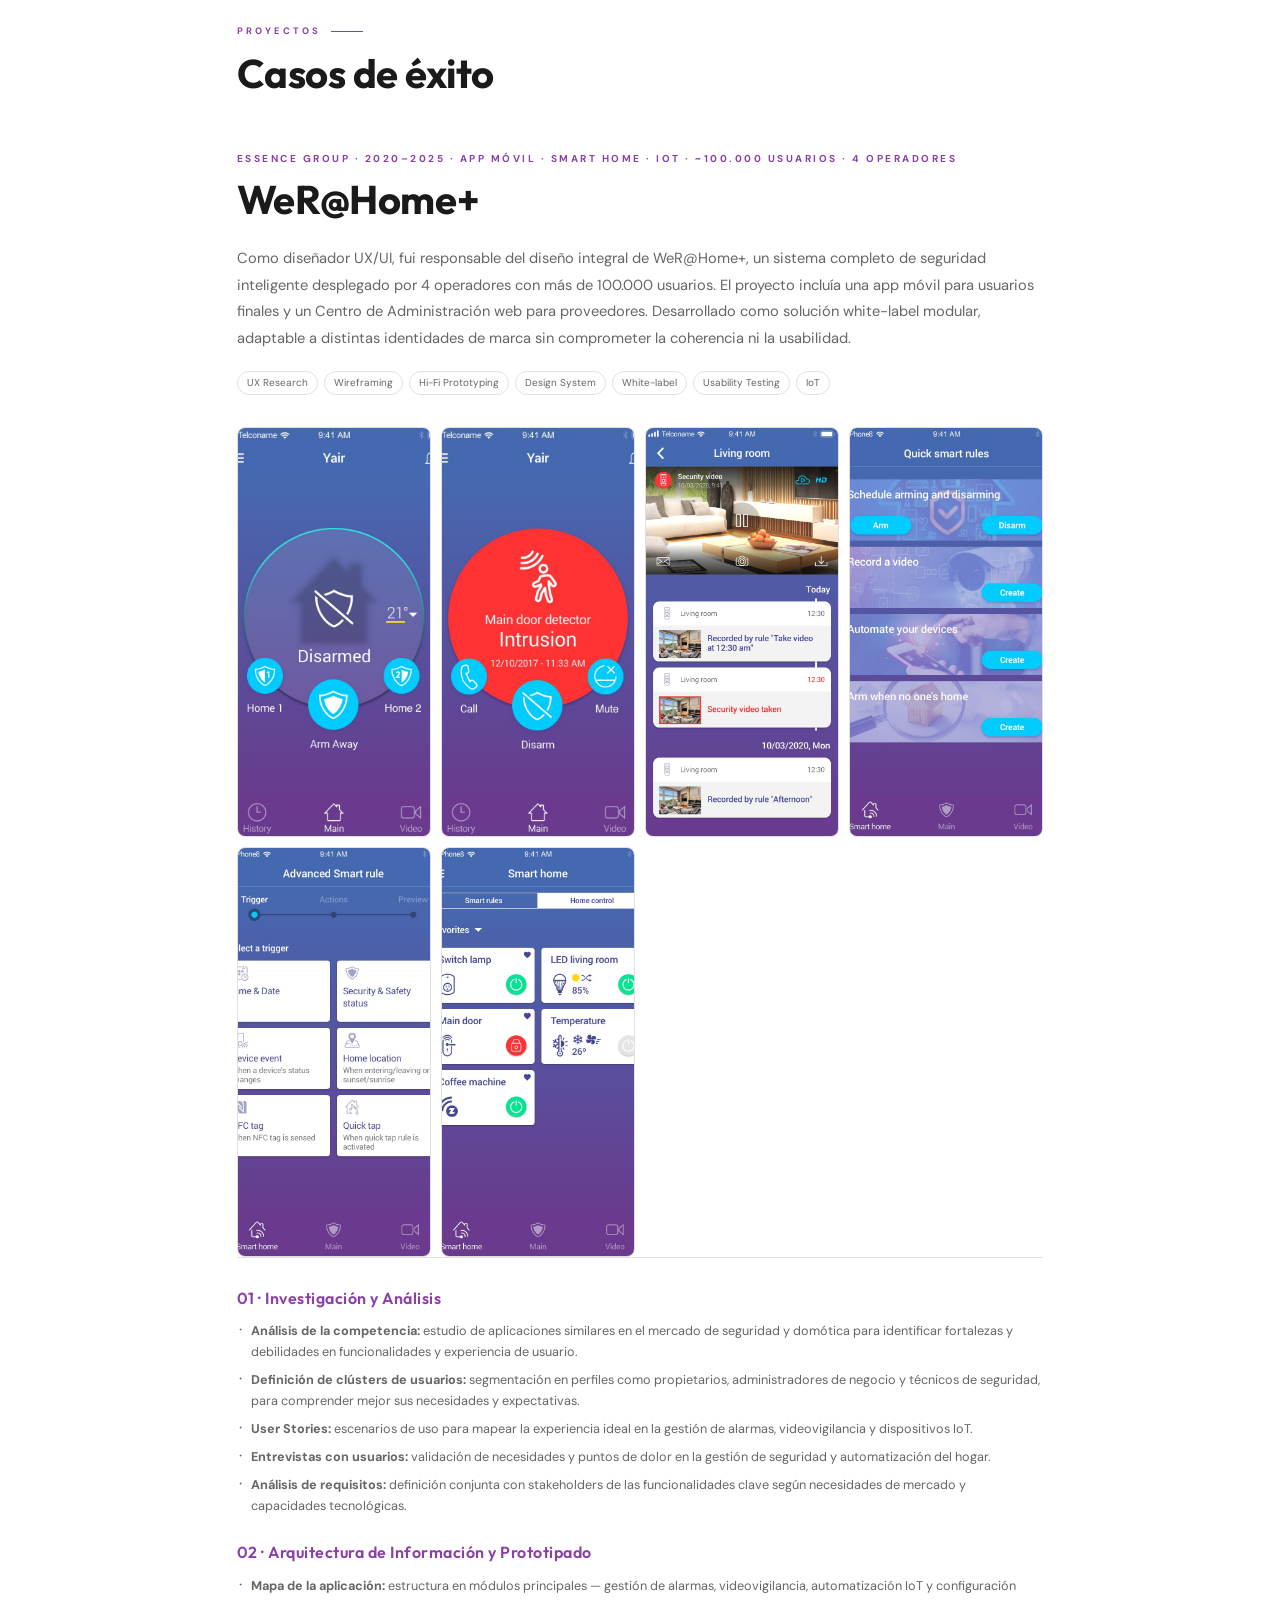
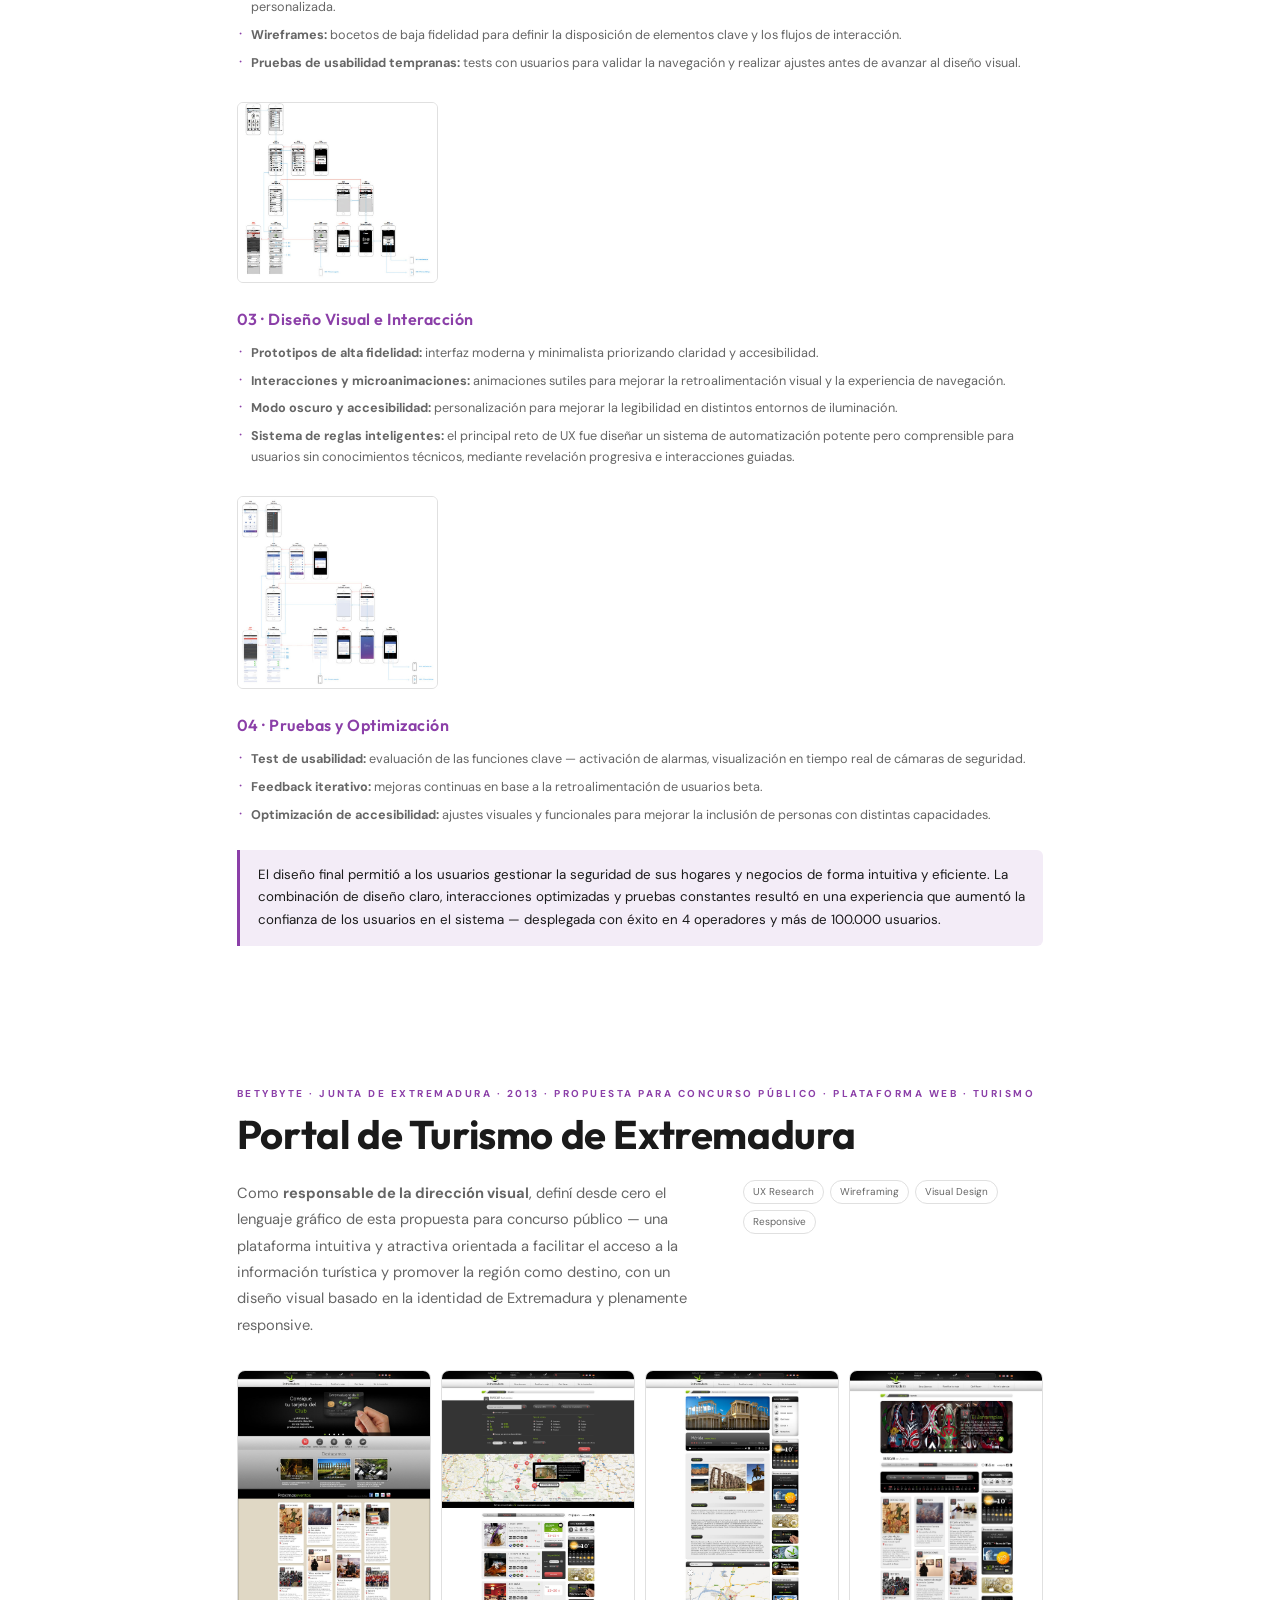
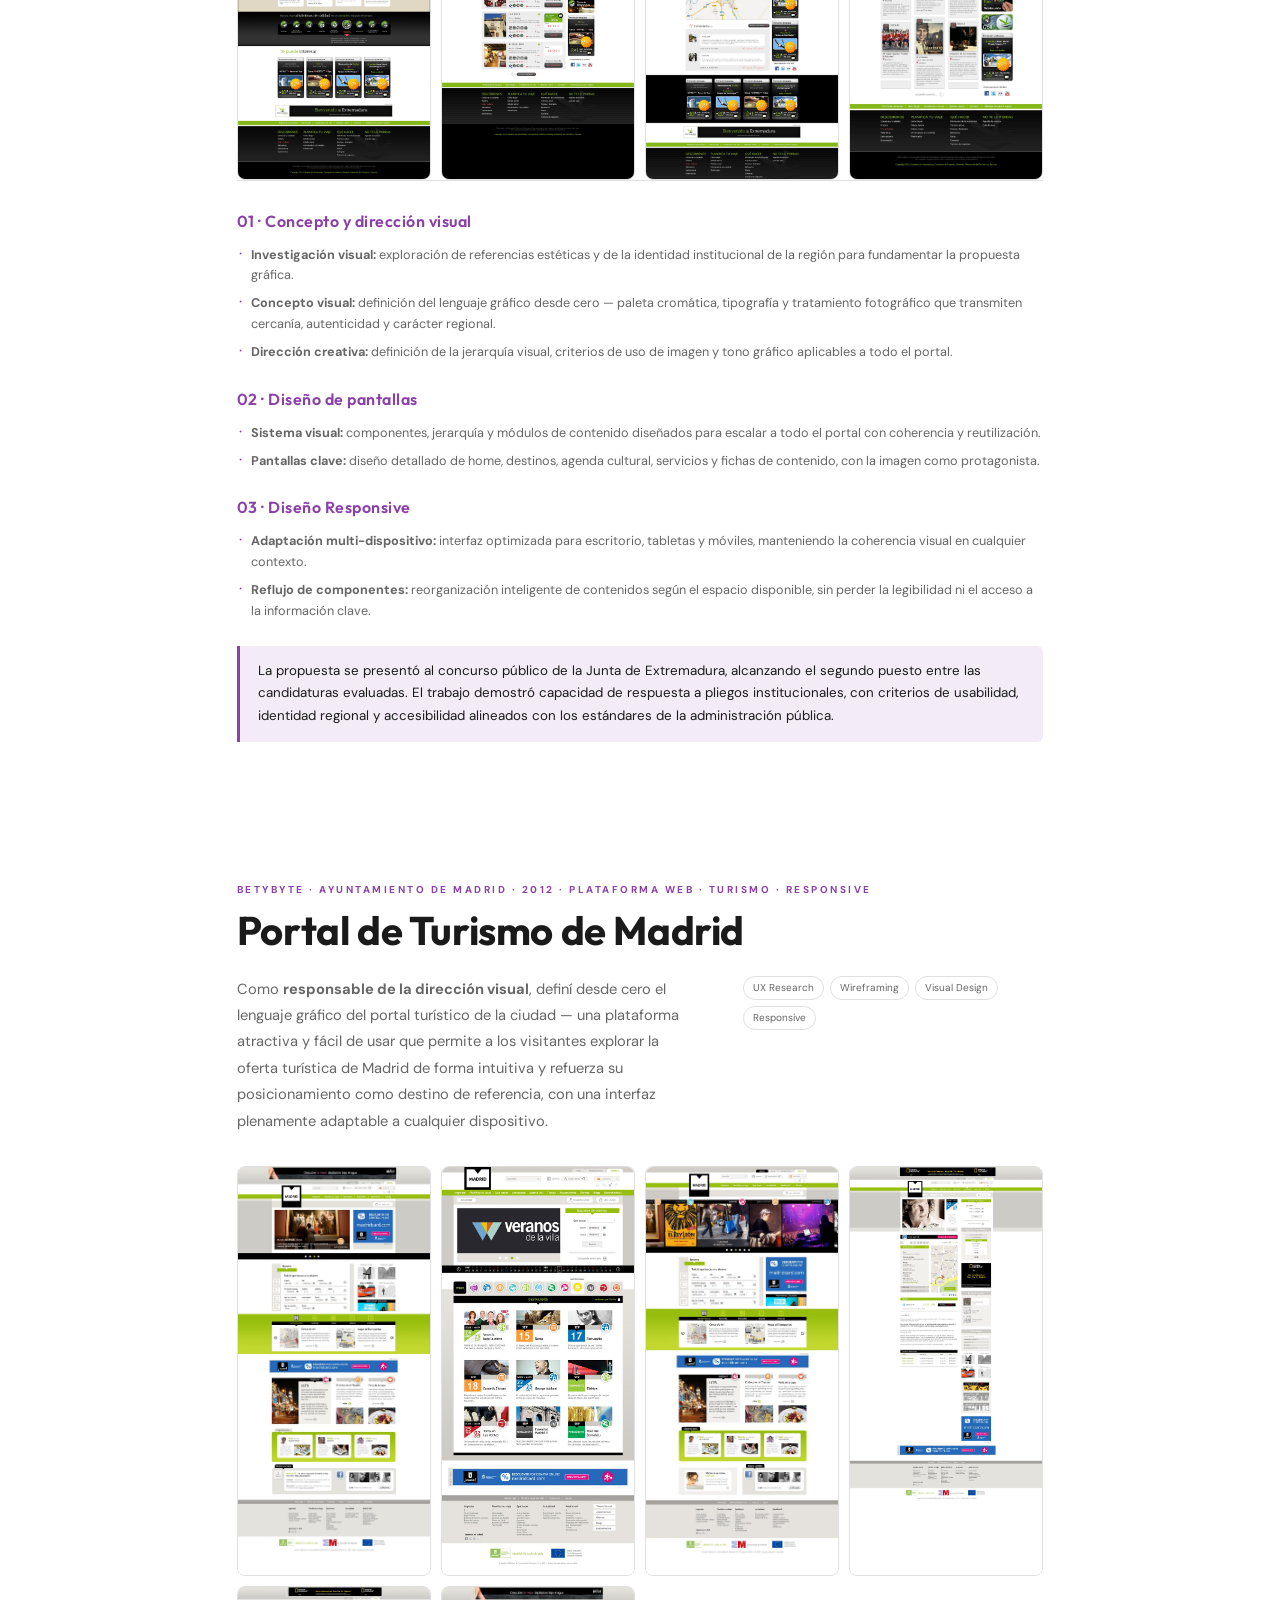
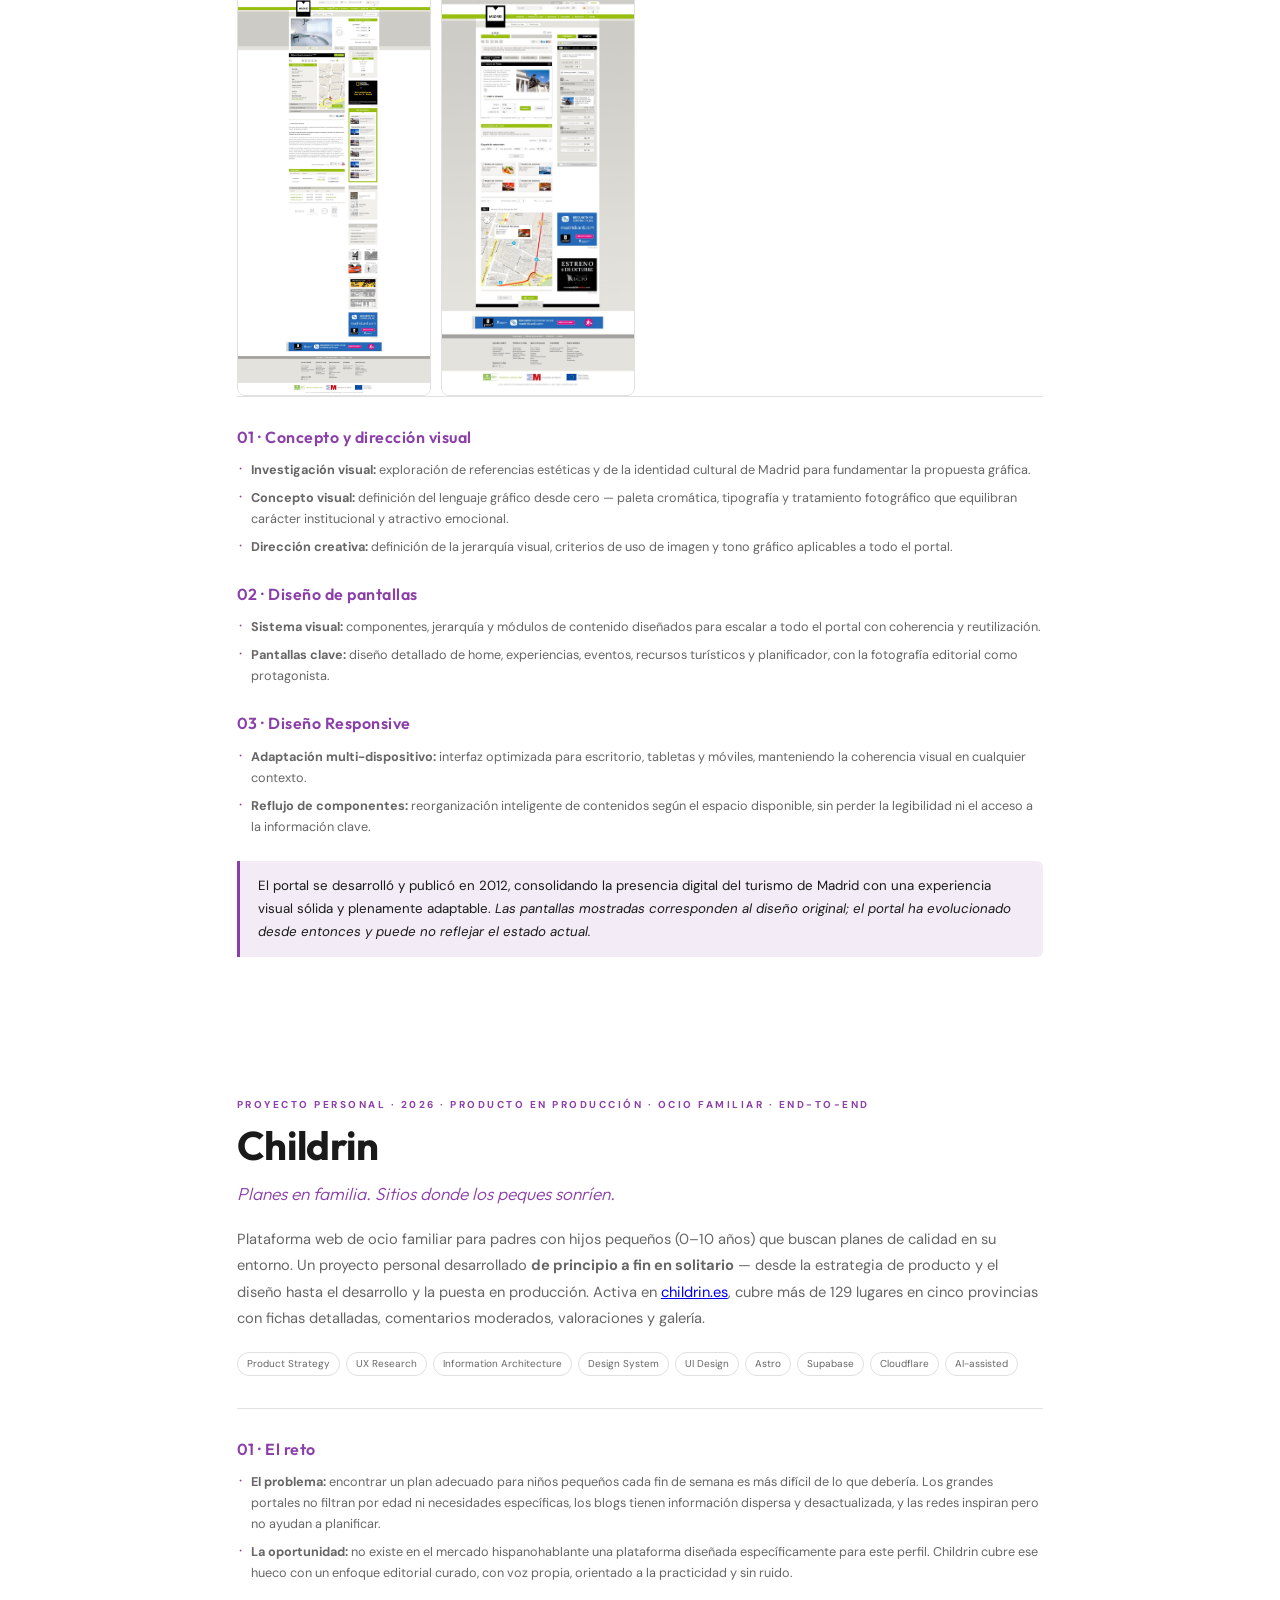
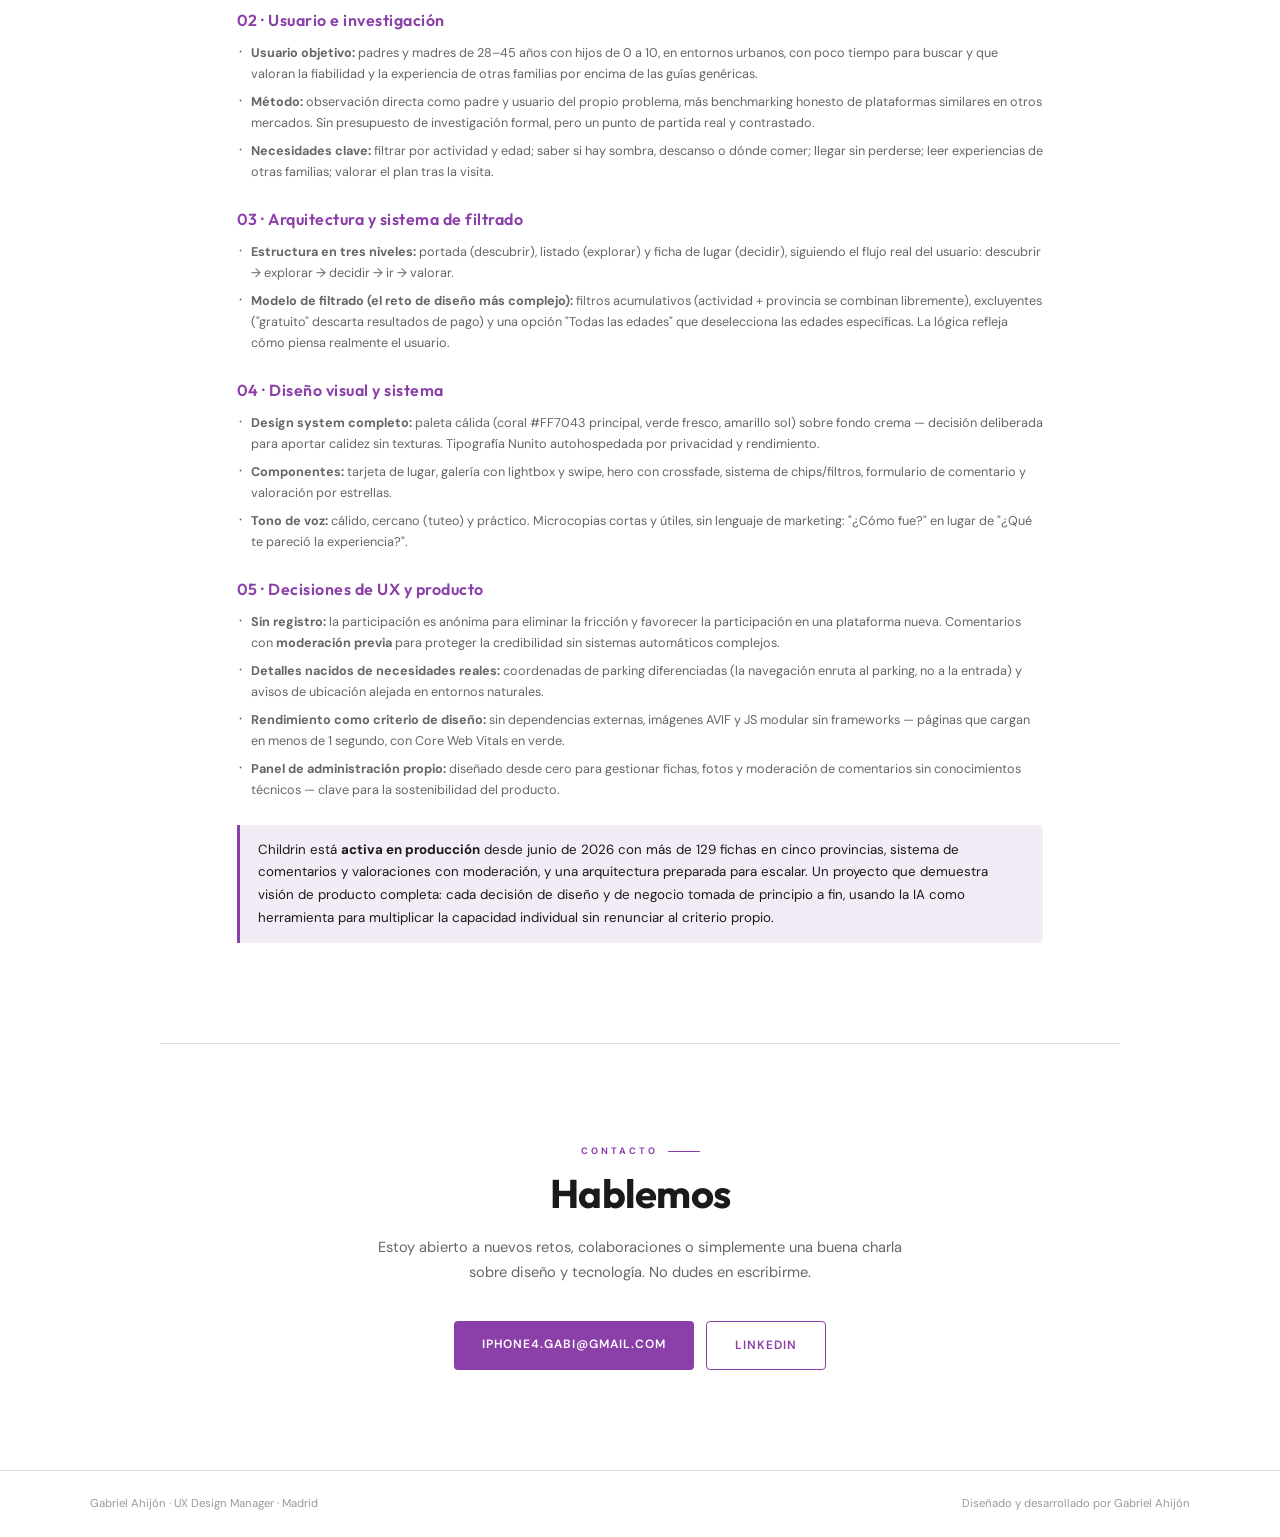
==== commit b570e4cf: "Add Childrin — personal end-to-end project case study" ====
--- a/index.html
+++ b/index.html
@@ -577,6 +577,150 @@
           <div class="case-outcome">
             <span data-lang="es" class="inline">El portal se desarrolló y publicó en 2012, consolidando la presencia digital del turismo de Madrid con una experiencia visual sólida y plenamente adaptable. <em>Las pantallas mostradas corresponden al diseño original; el portal ha evolucionado desde entonces y puede no reflejar el estado actual.</em></span>
             <span data-lang="en" class="inline">The portal was developed and published in 2012, consolidating Madrid's digital tourism presence with a strong, fully adaptable visual experience. <em>The screens shown correspond to the original design; the portal has evolved since and may no longer reflect its current state.</em></span>
+          </div>
+
+        </div>
+      </div>
+    </article>
+
+    <!-- Childrin -->
+    <article class="project-card">
+      <div class="project-body">
+        <p class="project-tag">
+          <span data-lang="es" class="inline">Proyecto personal · 2026 · Producto en producción · Ocio familiar · End-to-end</span>
+          <span data-lang="en" class="inline">Personal project · 2026 · Live product · Family leisure · End-to-end</span>
+        </p>
+        <h3 class="project-title">Childrin</h3>
+        <p class="project-tagline">
+          <span data-lang="es" class="inline">Planes en familia. Sitios donde los peques sonríen.</span>
+          <span data-lang="en" class="inline">Family plans. Places where little ones smile.</span>
+        </p>
+
+        <p class="project-desc">
+          <span data-lang="es" class="inline">Plataforma web de ocio familiar para padres con hijos pequeños (0–10 años) que buscan planes de calidad en su entorno. Un proyecto personal desarrollado <strong>de principio a fin en solitario</strong> — desde la estrategia de producto y el diseño hasta el desarrollo y la puesta en producción. Activa en <a href="https://childrin.es" target="_blank" rel="noopener">childrin.es</a>, cubre más de 129 lugares en cinco provincias con fichas detalladas, comentarios moderados, valoraciones y galería.</span>
+          <span data-lang="en" class="inline">A family-leisure web platform for parents with young children (0–10) looking for quality plans nearby. A personal project built <strong>end-to-end, solo</strong> — from product strategy and design to development and production. Live at <a href="https://childrin.es" target="_blank" rel="noopener">childrin.es</a>, it covers 129+ places across five provinces with detailed listings, moderated comments, ratings and galleries.</span>
+        </p>
+
+        <div class="project-chips" style="margin: 20px 0 32px;">
+          <span class="chip">Product Strategy</span>
+          <span class="chip">UX Research</span>
+          <span class="chip">Information Architecture</span>
+          <span class="chip">Design System</span>
+          <span class="chip">UI Design</span>
+          <span class="chip">Astro</span>
+          <span class="chip">Supabase</span>
+          <span class="chip">Cloudflare</span>
+          <span class="chip">AI-assisted</span>
+        </div>
+
+        <!-- GALERÍA: pendiente de imágenes en img/childrin/ — activar como las demás cuando estén -->
+
+        <div class="case-study">
+
+          <div class="case-phase">
+            <div class="case-phase-label">
+              <span data-lang="es" class="inline">01 · El reto</span>
+              <span data-lang="en" class="inline">01 · The Challenge</span>
+            </div>
+            <ul class="case-list">
+              <li>
+                <span data-lang="es" class="inline"><strong>El problema:</strong> encontrar un plan adecuado para niños pequeños cada fin de semana es más difícil de lo que debería. Los grandes portales no filtran por edad ni necesidades específicas, los blogs tienen información dispersa y desactualizada, y las redes inspiran pero no ayudan a planificar.</span>
+                <span data-lang="en" class="inline"><strong>The problem:</strong> finding a suitable plan for young kids every weekend is harder than it should be. Big portals don't filter by age or specific needs, blogs have scattered and outdated information, and social media inspires but doesn't help planning.</span>
+              </li>
+              <li>
+                <span data-lang="es" class="inline"><strong>La oportunidad:</strong> no existe en el mercado hispanohablante una plataforma diseñada específicamente para este perfil. Childrin cubre ese hueco con un enfoque editorial curado, con voz propia, orientado a la practicidad y sin ruido.</span>
+                <span data-lang="en" class="inline"><strong>The opportunity:</strong> no Spanish-language platform is specifically designed for this profile. Childrin fills that gap with a curated editorial approach, its own voice, focused on practicality and free of noise.</span>
+              </li>
+            </ul>
+          </div>
+
+          <div class="case-phase">
+            <div class="case-phase-label">
+              <span data-lang="es" class="inline">02 · Usuario e investigación</span>
+              <span data-lang="en" class="inline">02 · User &amp; Research</span>
+            </div>
+            <ul class="case-list">
+              <li>
+                <span data-lang="es" class="inline"><strong>Usuario objetivo:</strong> padres y madres de 28–45 años con hijos de 0 a 10, en entornos urbanos, con poco tiempo para buscar y que valoran la fiabilidad y la experiencia de otras familias por encima de las guías genéricas.</span>
+                <span data-lang="en" class="inline"><strong>Target user:</strong> parents aged 28–45 with children aged 0–10, in urban areas, with little time to search, who value reliability and other families' experiences over generic guides.</span>
+              </li>
+              <li>
+                <span data-lang="es" class="inline"><strong>Método:</strong> observación directa como padre y usuario del propio problema, más benchmarking honesto de plataformas similares en otros mercados. Sin presupuesto de investigación formal, pero un punto de partida real y contrastado.</span>
+                <span data-lang="en" class="inline"><strong>Method:</strong> direct observation as a parent living the problem, plus honest benchmarking of similar platforms in other markets. No formal research budget, but a real, grounded starting point.</span>
+              </li>
+              <li>
+                <span data-lang="es" class="inline"><strong>Necesidades clave:</strong> filtrar por actividad y edad; saber si hay sombra, descanso o dónde comer; llegar sin perderse; leer experiencias de otras familias; valorar el plan tras la visita.</span>
+                <span data-lang="en" class="inline"><strong>Key needs:</strong> filter by activity and age; know if there's shade, resting areas or nearby food; arrive without getting lost; read other families' experiences; rate the plan after visiting.</span>
+              </li>
+            </ul>
+          </div>
+
+          <div class="case-phase">
+            <div class="case-phase-label">
+              <span data-lang="es" class="inline">03 · Arquitectura y sistema de filtrado</span>
+              <span data-lang="en" class="inline">03 · Architecture &amp; Filtering System</span>
+            </div>
+            <ul class="case-list">
+              <li>
+                <span data-lang="es" class="inline"><strong>Estructura en tres niveles:</strong> portada (descubrir), listado (explorar) y ficha de lugar (decidir), siguiendo el flujo real del usuario: descubrir → explorar → decidir → ir → valorar.</span>
+                <span data-lang="en" class="inline"><strong>Three-level structure:</strong> home (discover), listing (explore) and place detail (decide), following the real user flow: discover → explore → decide → go → rate.</span>
+              </li>
+              <li>
+                <span data-lang="es" class="inline"><strong>Modelo de filtrado (el reto de diseño más complejo):</strong> filtros acumulativos (actividad + provincia se combinan libremente), excluyentes ("gratuito" descarta resultados de pago) y una opción "Todas las edades" que deselecciona las edades específicas. La lógica refleja cómo piensa realmente el usuario.</span>
+                <span data-lang="en" class="inline"><strong>Filtering model (the most complex design challenge):</strong> cumulative filters (activity + province combine freely), exclusive ones ("free" rules out paid results) and an "All ages" option that deselects specific ages. The logic mirrors how the user actually thinks.</span>
+              </li>
+            </ul>
+          </div>
+
+          <div class="case-phase">
+            <div class="case-phase-label">
+              <span data-lang="es" class="inline">04 · Diseño visual y sistema</span>
+              <span data-lang="en" class="inline">04 · Visual Design &amp; System</span>
+            </div>
+            <ul class="case-list">
+              <li>
+                <span data-lang="es" class="inline"><strong>Design system completo:</strong> paleta cálida (coral #FF7043 principal, verde fresco, amarillo sol) sobre fondo crema — decisión deliberada para aportar calidez sin texturas. Tipografía Nunito autohospedada por privacidad y rendimiento.</span>
+                <span data-lang="en" class="inline"><strong>Complete design system:</strong> warm palette (coral #FF7043 primary, fresh green, sunny yellow) on a cream background — a deliberate choice to add warmth without textures. Self-hosted Nunito typeface for privacy and performance.</span>
+              </li>
+              <li>
+                <span data-lang="es" class="inline"><strong>Componentes:</strong> tarjeta de lugar, galería con lightbox y swipe, hero con crossfade, sistema de chips/filtros, formulario de comentario y valoración por estrellas.</span>
+                <span data-lang="en" class="inline"><strong>Components:</strong> place card, gallery with lightbox and swipe, crossfade hero, chip/filter system, comment form and star rating.</span>
+              </li>
+              <li>
+                <span data-lang="es" class="inline"><strong>Tono de voz:</strong> cálido, cercano (tuteo) y práctico. Microcopias cortas y útiles, sin lenguaje de marketing: "¿Cómo fue?" en lugar de "¿Qué te pareció la experiencia?".</span>
+                <span data-lang="en" class="inline"><strong>Tone of voice:</strong> warm, close and practical. Short, useful microcopy without marketing speak: "How was it?" instead of "What did you think of the experience?".</span>
+              </li>
+            </ul>
+          </div>
+
+          <div class="case-phase">
+            <div class="case-phase-label">
+              <span data-lang="es" class="inline">05 · Decisiones de UX y producto</span>
+              <span data-lang="en" class="inline">05 · UX &amp; Product Decisions</span>
+            </div>
+            <ul class="case-list">
+              <li>
+                <span data-lang="es" class="inline"><strong>Sin registro:</strong> la participación es anónima para eliminar la fricción y favorecer la participación en una plataforma nueva. Comentarios con <strong>moderación previa</strong> para proteger la credibilidad sin sistemas automáticos complejos.</span>
+                <span data-lang="en" class="inline"><strong>No sign-up:</strong> participation is anonymous to remove friction and encourage engagement on a new platform. Comments use <strong>pre-moderation</strong> to protect credibility without complex automated systems.</span>
+              </li>
+              <li>
+                <span data-lang="es" class="inline"><strong>Detalles nacidos de necesidades reales:</strong> coordenadas de parking diferenciadas (la navegación enruta al parking, no a la entrada) y avisos de ubicación alejada en entornos naturales.</span>
+                <span data-lang="en" class="inline"><strong>Details born from real needs:</strong> dedicated parking coordinates (navigation routes to the car park, not the entrance) and remote-location warnings for natural settings.</span>
+              </li>
+              <li>
+                <span data-lang="es" class="inline"><strong>Rendimiento como criterio de diseño:</strong> sin dependencias externas, imágenes AVIF y JS modular sin frameworks — páginas que cargan en menos de 1 segundo, con Core Web Vitals en verde.</span>
+                <span data-lang="en" class="inline"><strong>Performance as a design criterion:</strong> no external dependencies, AVIF images and modular framework-free JS — pages that load in under 1 second, with Core Web Vitals in the green.</span>
+              </li>
+              <li>
+                <span data-lang="es" class="inline"><strong>Panel de administración propio:</strong> diseñado desde cero para gestionar fichas, fotos y moderación de comentarios sin conocimientos técnicos — clave para la sostenibilidad del producto.</span>
+                <span data-lang="en" class="inline"><strong>Custom admin panel:</strong> designed from scratch to manage listings, photos and comment moderation without technical knowledge — key to the product's sustainability.</span>
+              </li>
+            </ul>
+          </div>
+
+          <div class="case-outcome">
+            <span data-lang="es" class="inline">Childrin está <strong>activa en producción</strong> desde junio de 2026 con más de 129 fichas en cinco provincias, sistema de comentarios y valoraciones con moderación, y una arquitectura preparada para escalar. Un proyecto que demuestra visión de producto completa: cada decisión de diseño y de negocio tomada de principio a fin, usando la IA como herramienta para multiplicar la capacidad individual sin renunciar al criterio propio.</span>
+            <span data-lang="en" class="inline">Childrin has been <strong>live in production</strong> since June 2026 with 129+ listings across five provinces, a moderated comment and rating system, and an architecture ready to scale. A project that demonstrates full product vision: every design and business decision made end-to-end, using AI as a tool to multiply individual capacity without giving up personal judgement.</span>
           </div>
 
         </div>
@@ -690,6 +834,14 @@
     { src: 'img/madrid/05.jpg', caption: 'Detalle recurso — Hotel' },
     { src: 'img/madrid/06.jpg', caption: 'Planificador' },
   ],
+  childrin: [
+    // Pendiente de imágenes en img/childrin/ — descomentar y ajustar cuando estén
+    // { src: 'img/childrin/01.jpg', caption: 'Portada' },
+    // { src: 'img/childrin/02.jpg', caption: 'Listado con filtros' },
+    // { src: 'img/childrin/03.jpg', caption: 'Ficha de lugar' },
+    // { src: 'img/childrin/04.jpg', caption: 'Galería y mapa' },
+    // { src: 'img/childrin/05.jpg', caption: 'Panel de administración' },
+  ],
 };
 
 let currentGallery = [];
@@ -698,7 +850,7 @@
 
 // Galerías donde el zoom aporta (imágenes grandes con detalle).
 // El resto (capturas de móvil) ya se ven completas a máxima resolución.
-const ZOOMABLE_GALLERIES = ['extremadura', 'madrid', 'wer-process'];
+const ZOOMABLE_GALLERIES = ['extremadura', 'madrid', 'wer-process', 'childrin'];
 
 // ── ZOOM STATE ────────────────────────────────────────────
 let zoomActive = false;
--- a/styles.css
+++ b/styles.css
@@ -450,6 +450,17 @@
   margin-bottom: 16px;
 }
 
+.project-tagline {
+  font-family: 'Outfit', sans-serif;
+  font-size: 13pt;
+  font-weight: 300;
+  font-style: italic;
+  color: var(--accent);
+  line-height: 1.3;
+  margin-top: -8px;
+  margin-bottom: 20px;
+}
+
 .project-meta {
   display: flex;
   flex-direction: column;
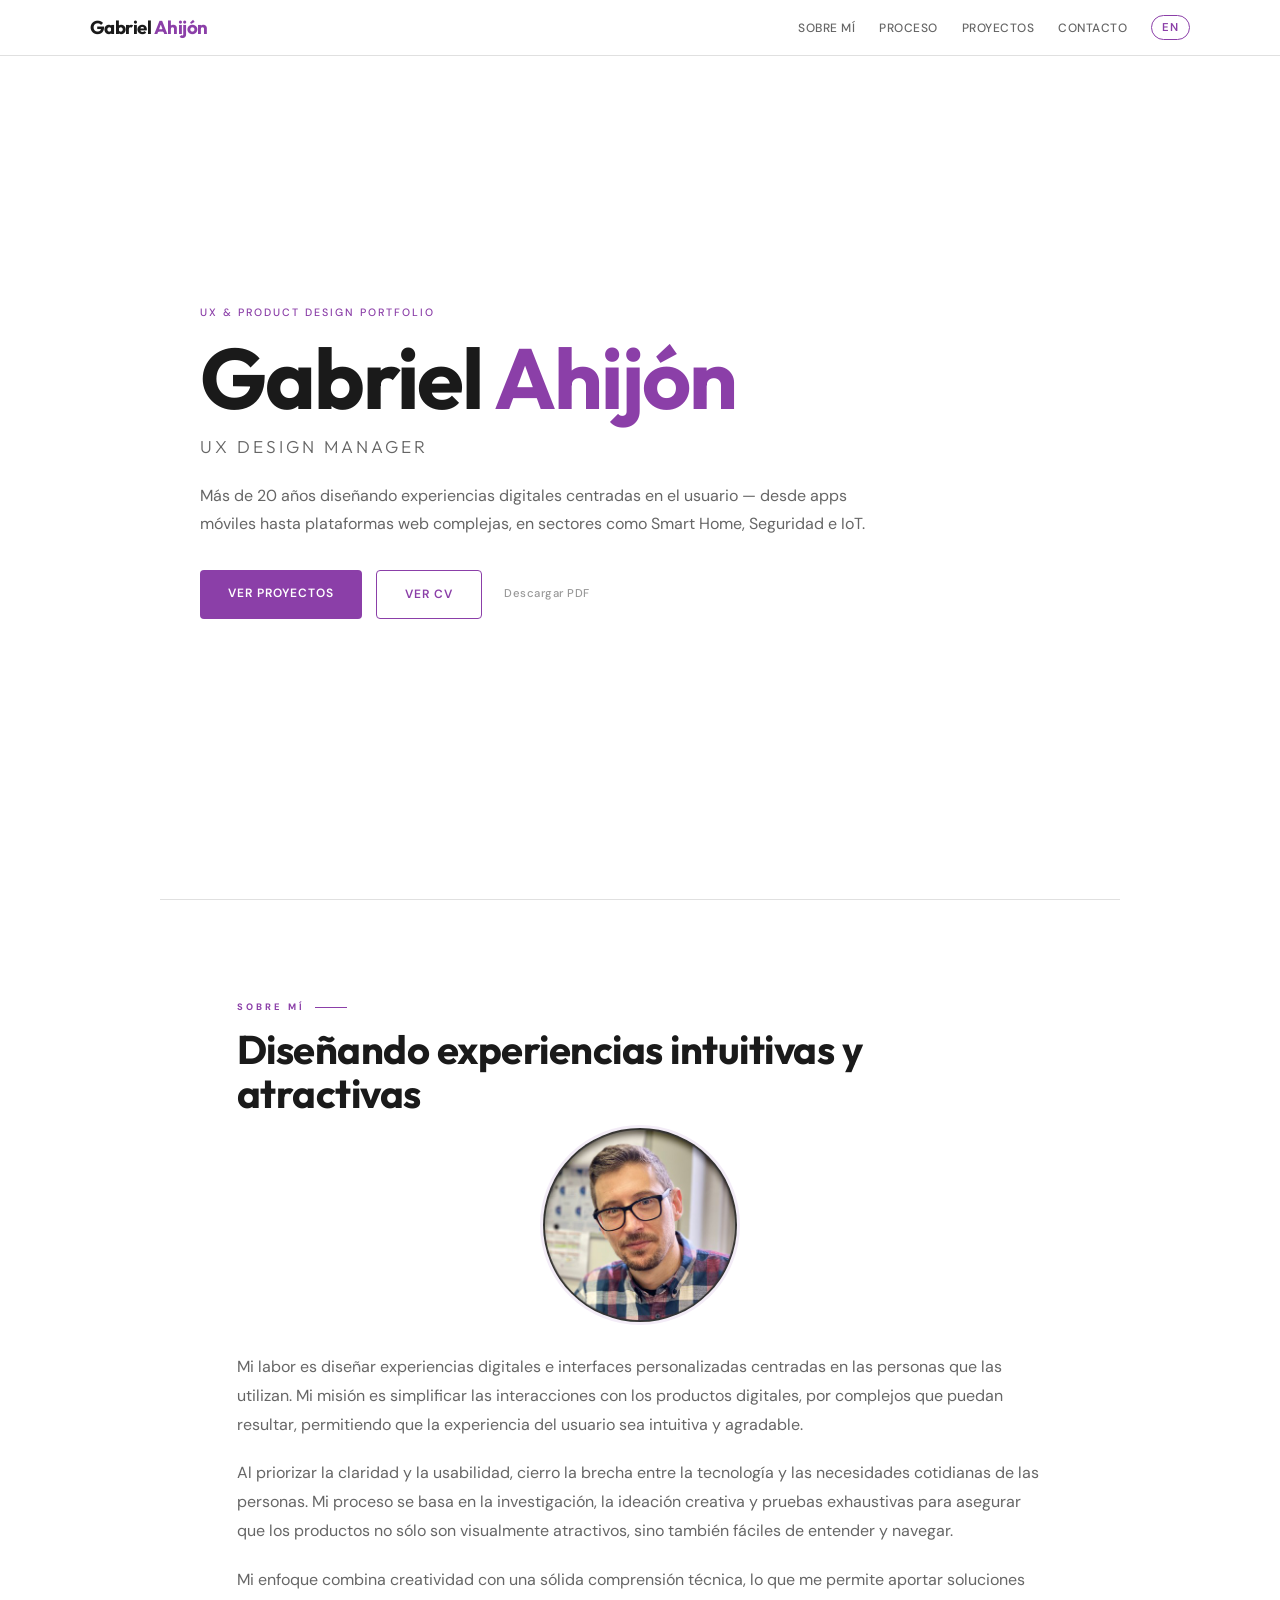
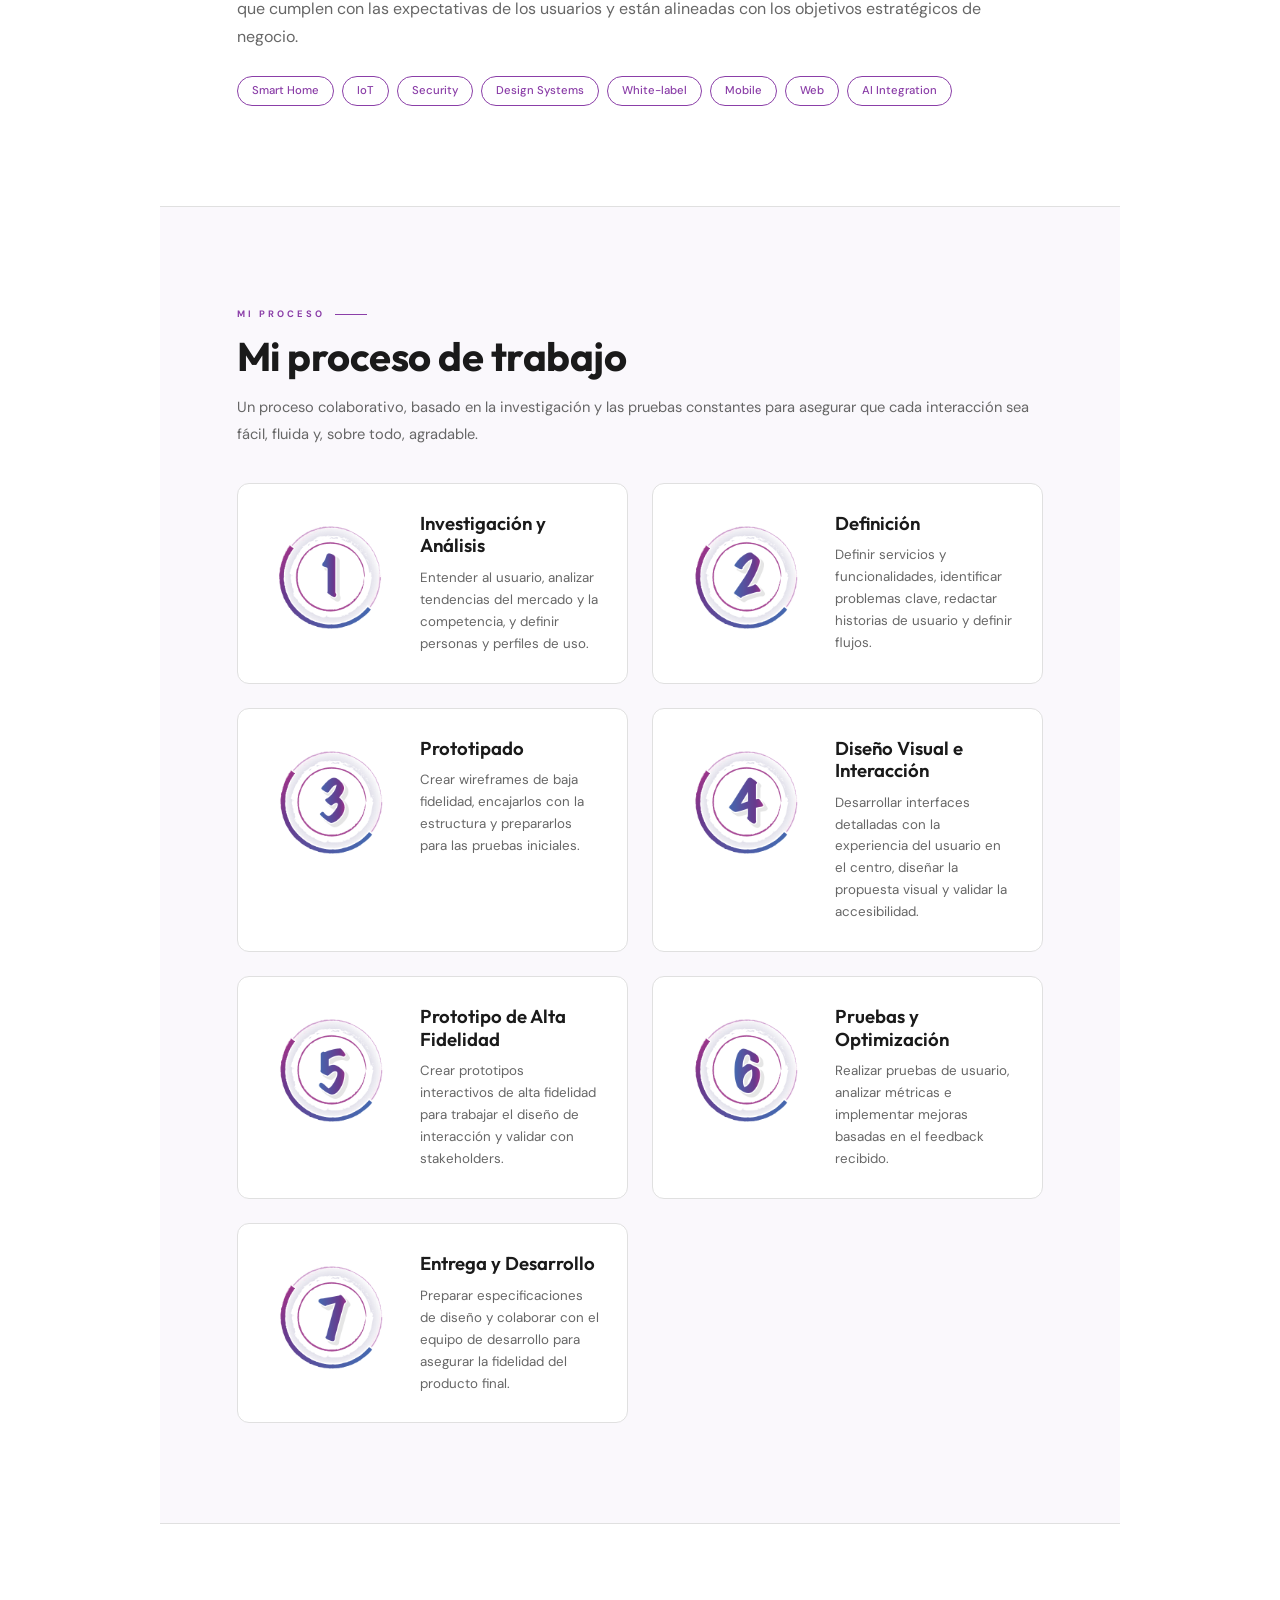
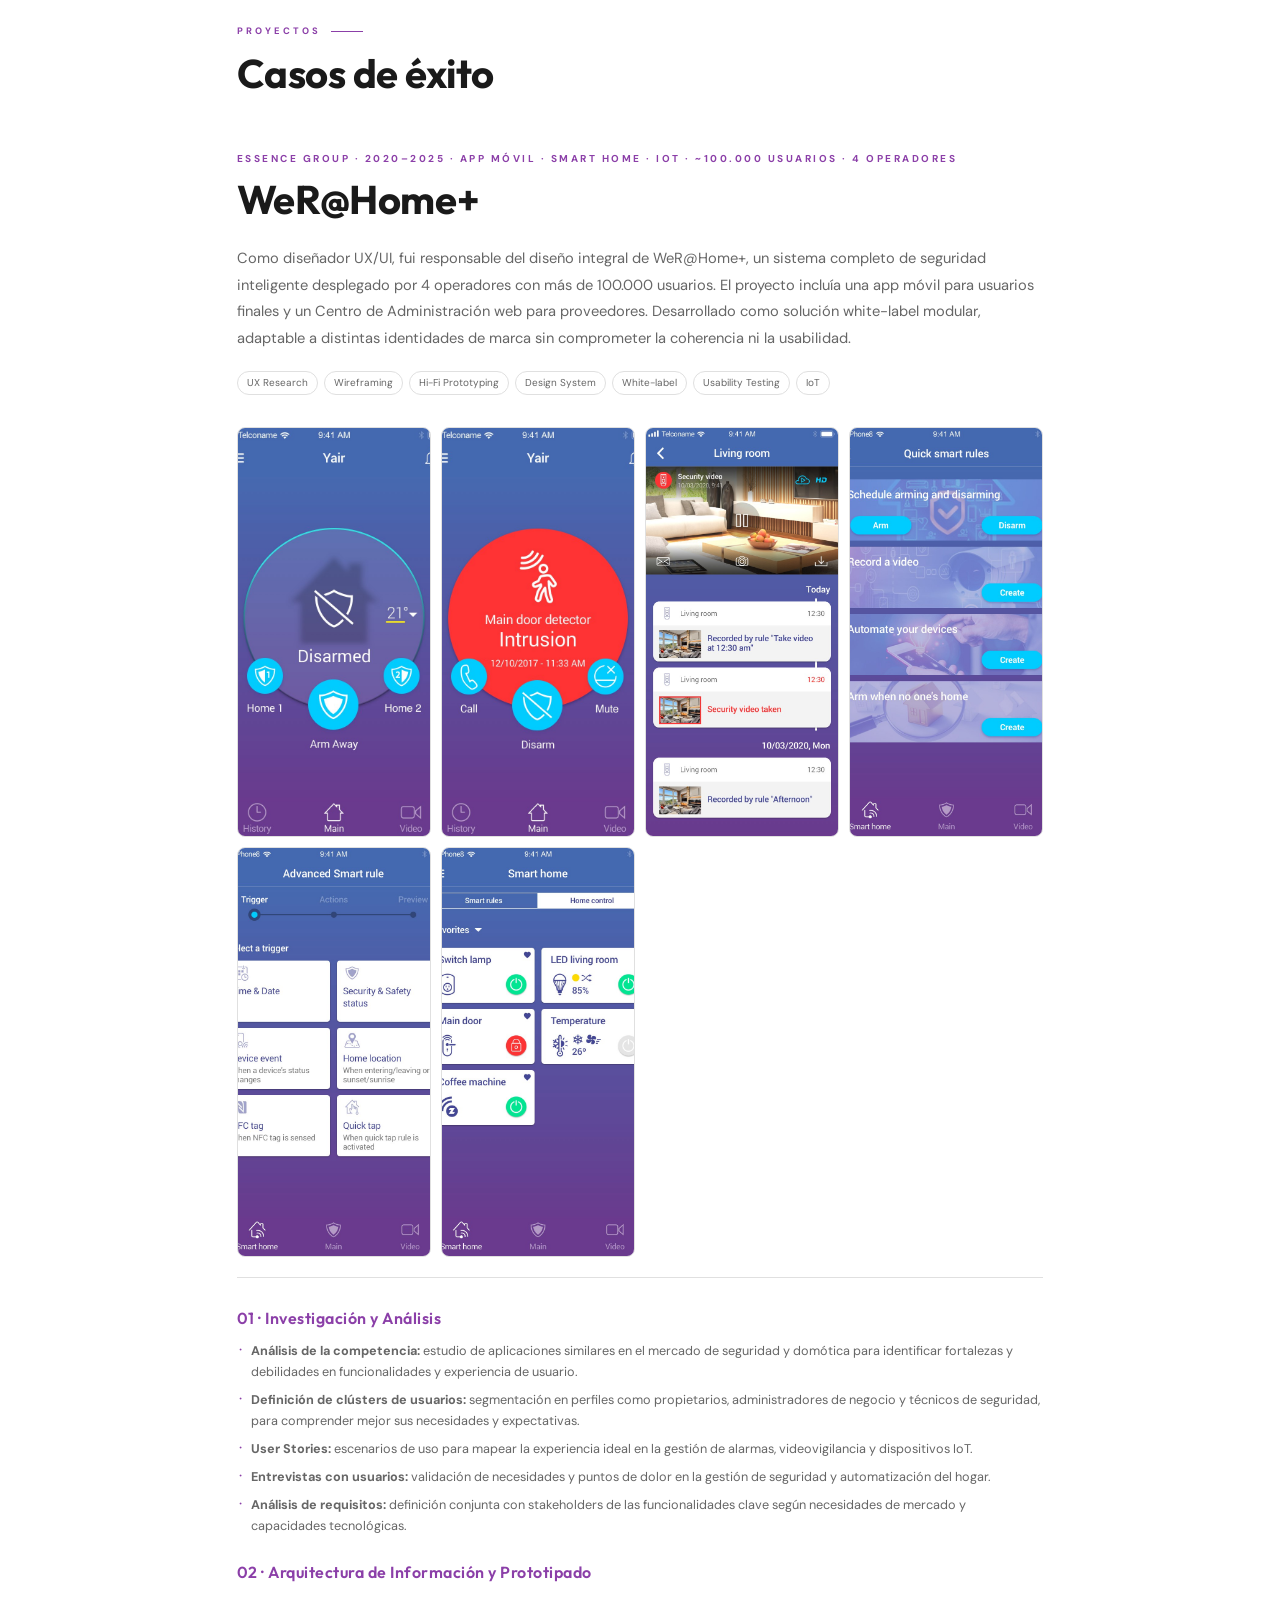
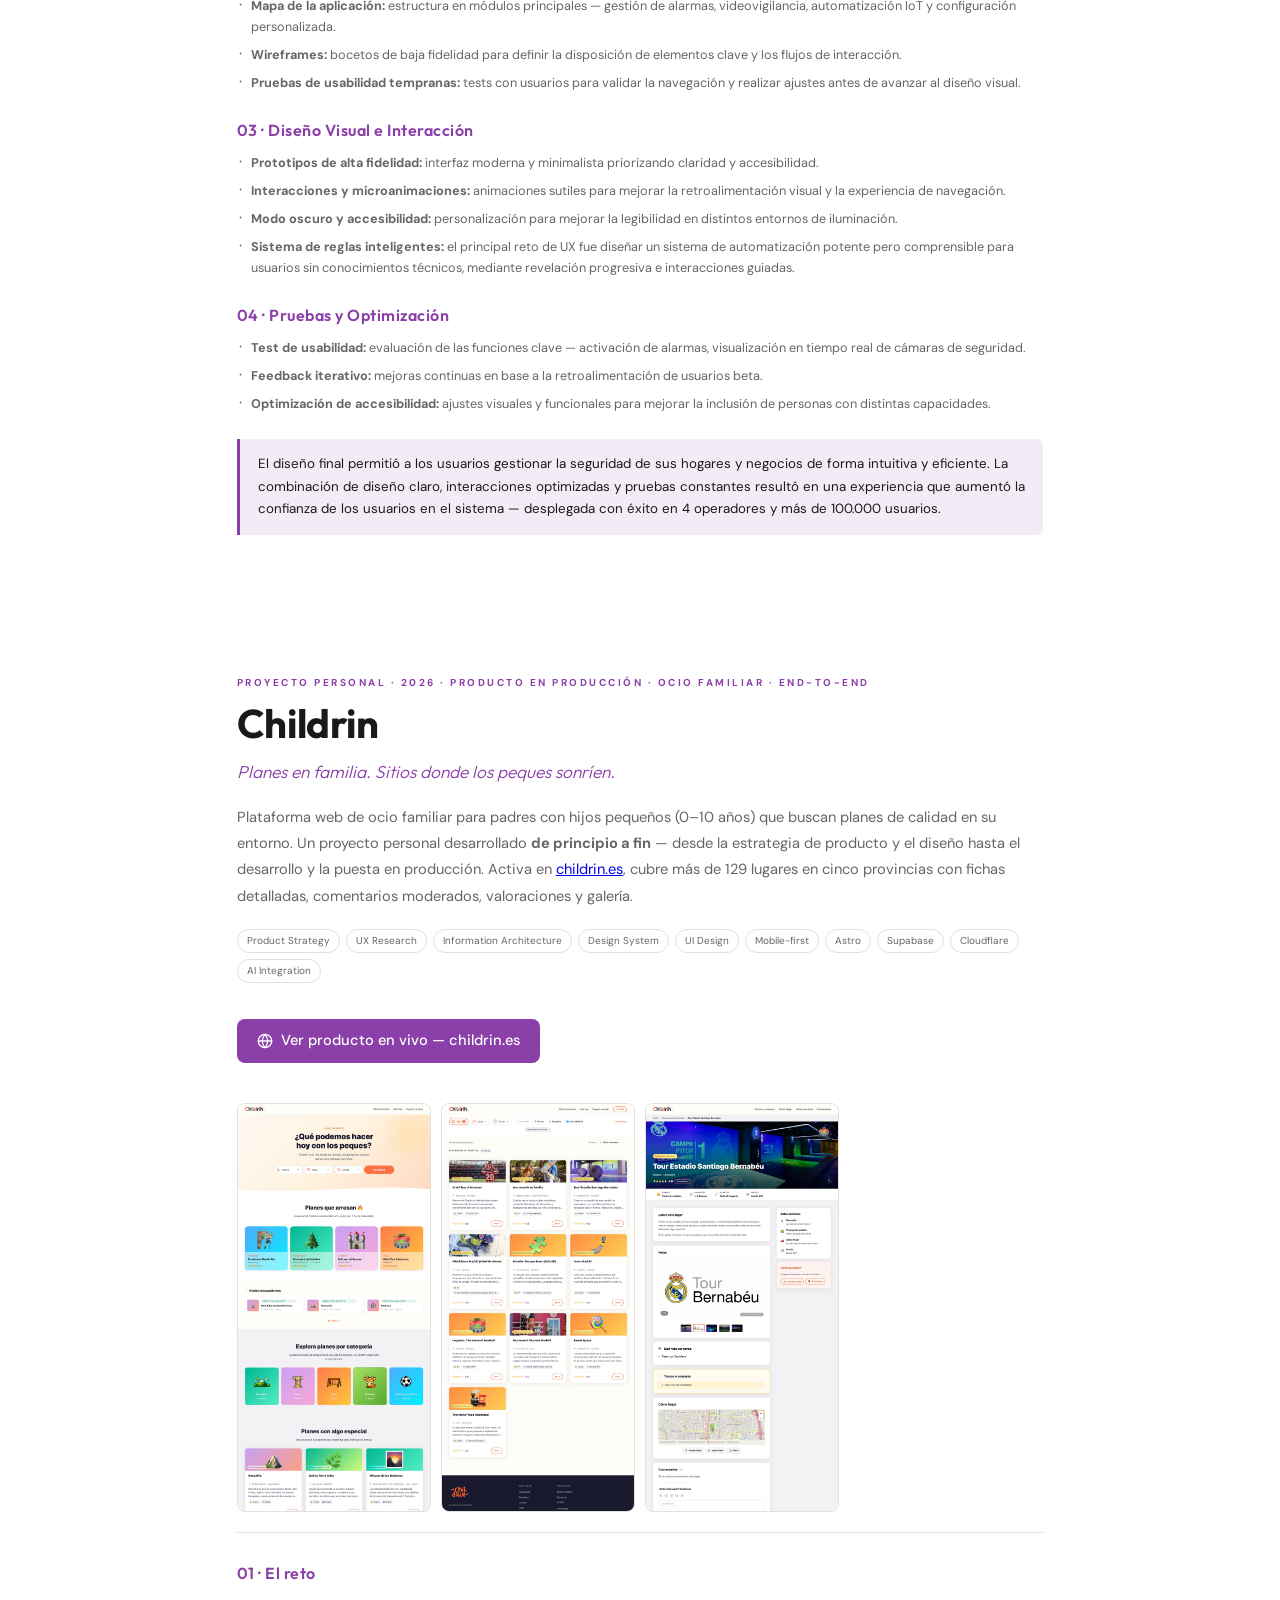
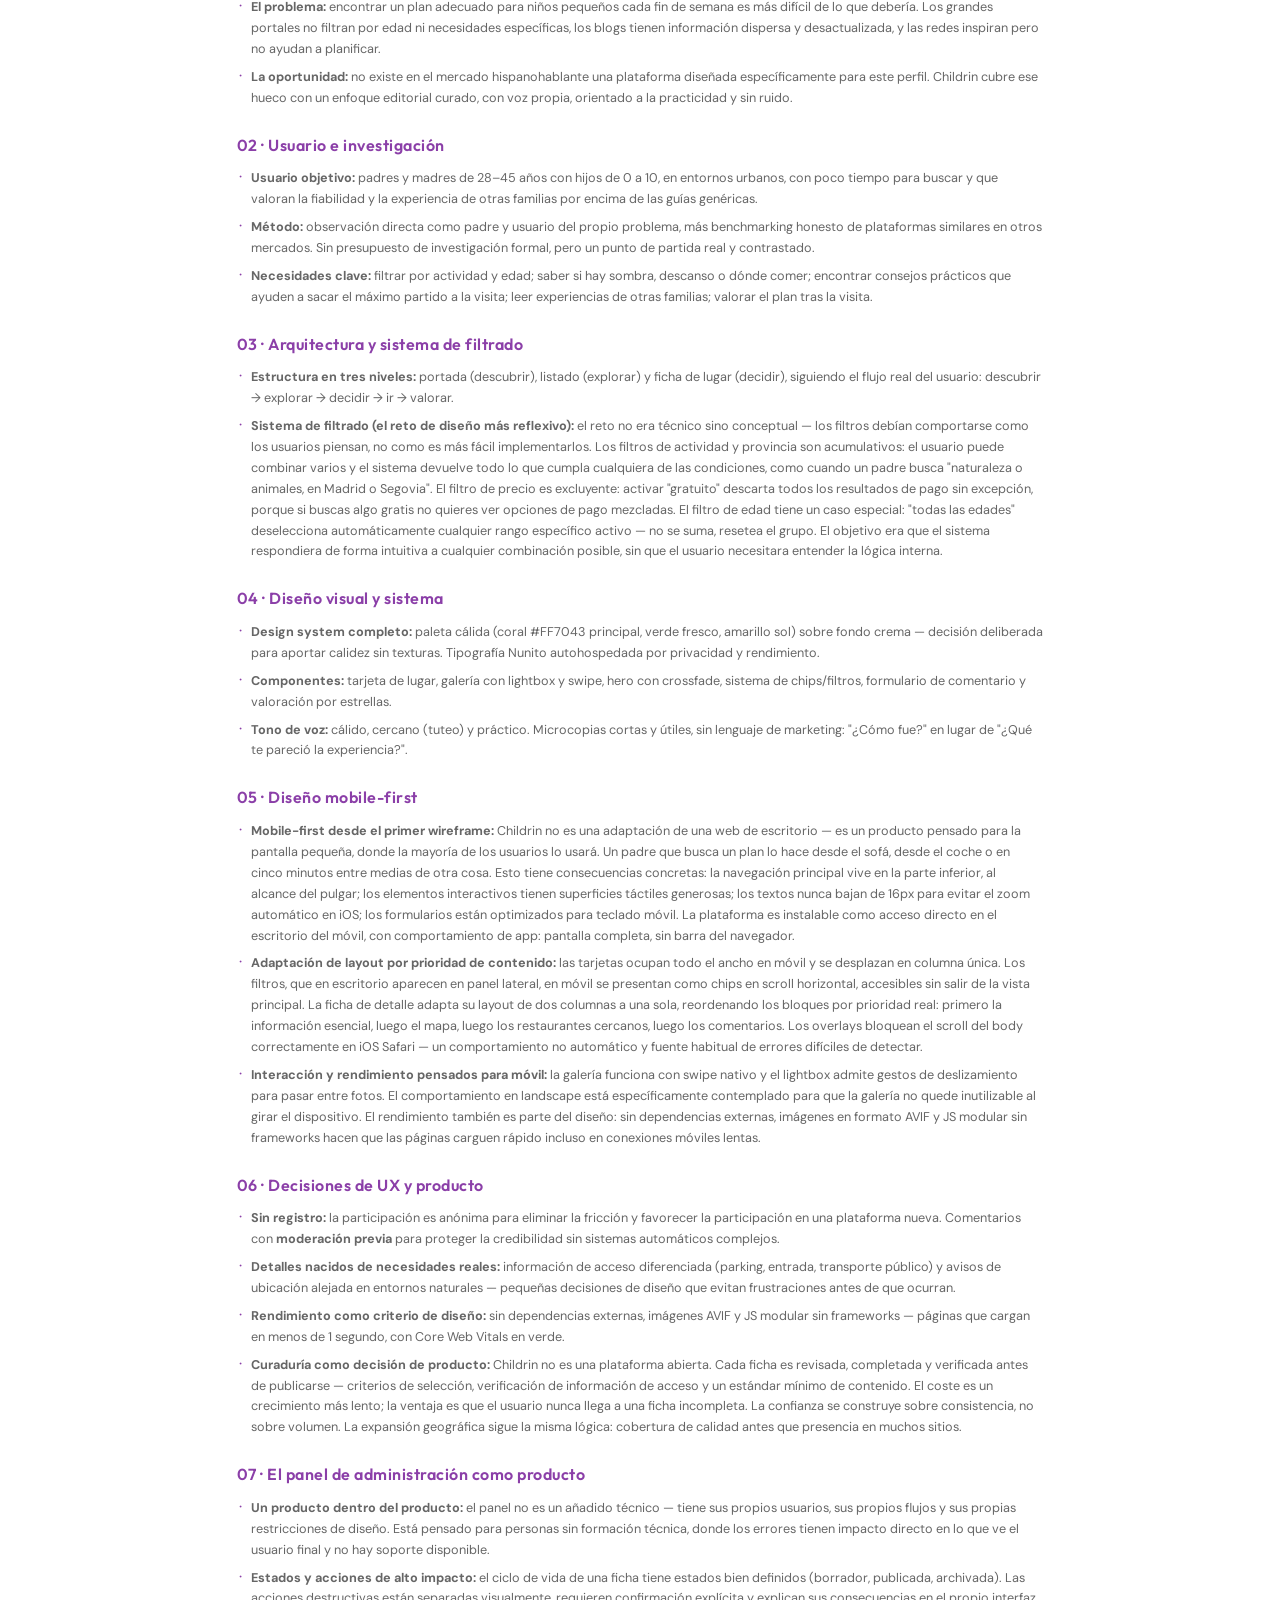
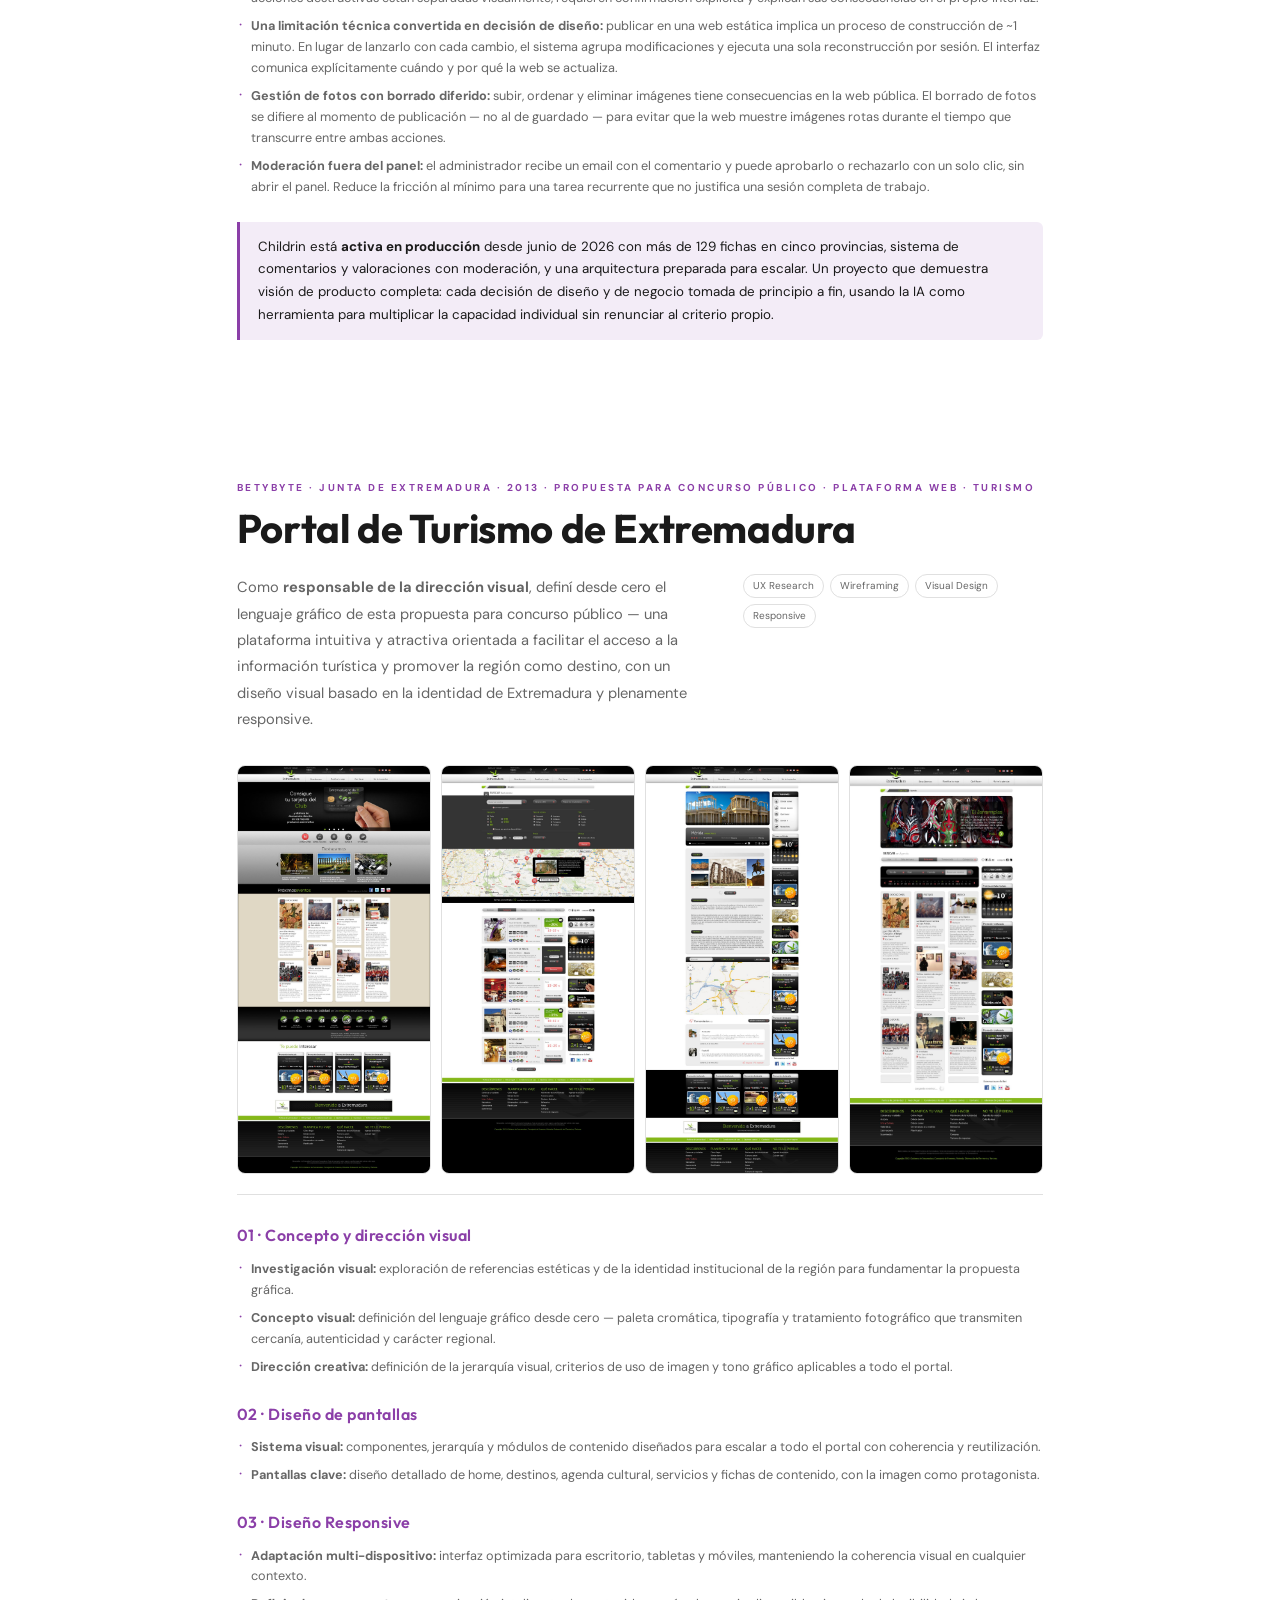
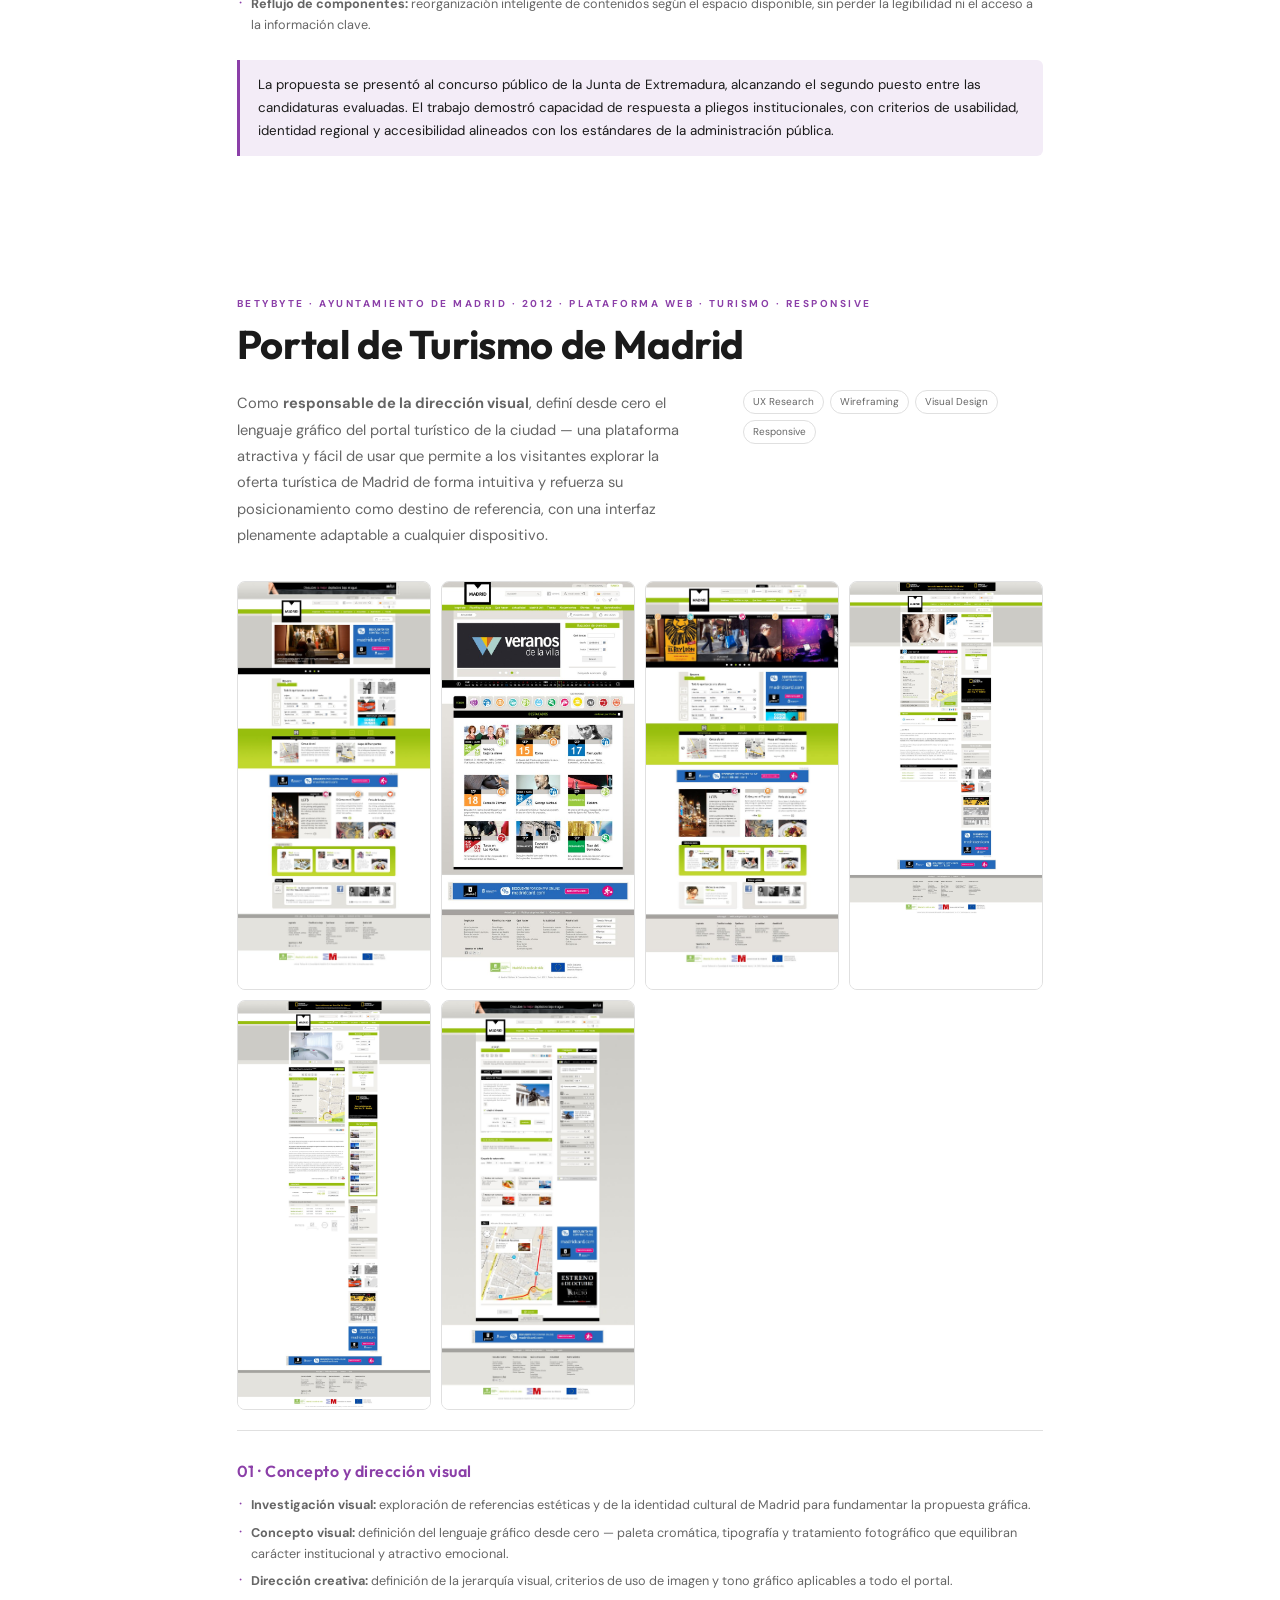
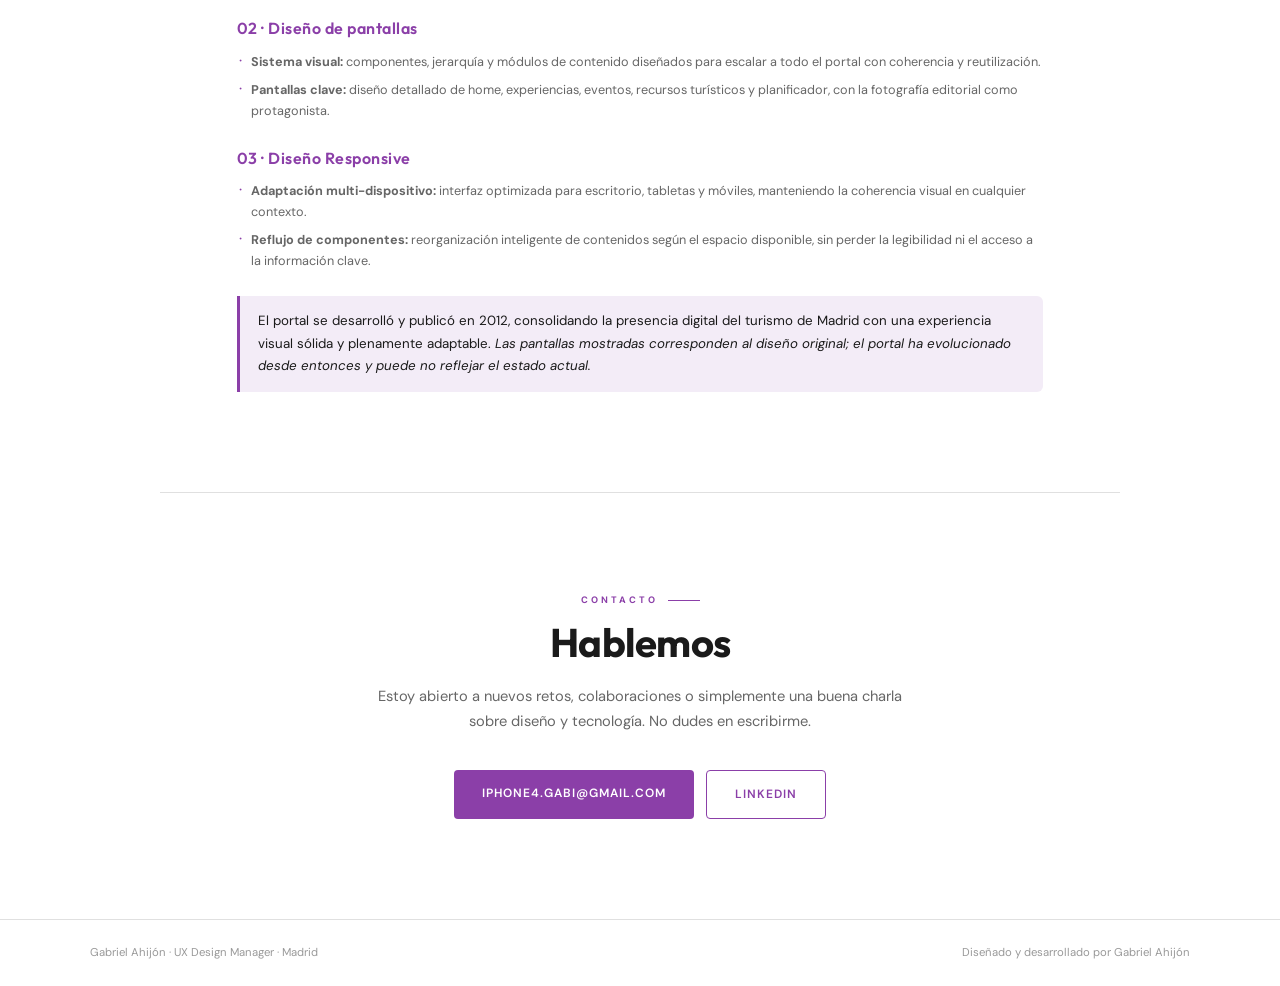
==== commit e990b6f5: "Añadir caso de estudio Childrin y mejoras generales de contenido - Caso de estudio Childrin completo" ====
--- a/index.html
+++ b/index.html
@@ -3,14 +3,14 @@
 <head>
 <meta charset="UTF-8">
 <meta name="viewport" content="width=device-width, initial-scale=1.0">
-<title>Gabriel Ahijón — UX Design Portfolio</title>
+<title>Gabriel Ahijón — UX & Product Design Portfolio</title>
 <meta name="description" content="UX Design Manager con más de 20 años diseñando experiencias digitales centradas en el usuario. Especializado en Smart Home, Seguridad e IoT. Portfolio con casos de estudio y CV.">
 <meta name="author" content="Gabriel Ahijón">
 
 <!-- Open Graph (LinkedIn, WhatsApp, Facebook) -->
 <meta property="og:type" content="website">
 <meta property="og:url" content="https://gabriel-ahijon.github.io/portfolio/">
-<meta property="og:title" content="Gabriel Ahijón — UX Design Portfolio">
+<meta property="og:title" content="Gabriel Ahijón — UX & Product Design Portfolio">
 <meta property="og:description" content="UX Design Manager con más de 20 años diseñando experiencias digitales. Casos de estudio en Smart Home, Seguridad e IoT.">
 <meta property="og:image" content="https://gabriel-ahijon.github.io/portfolio/img/og-image.jpg">
 <meta property="og:image:width" content="1200">
@@ -19,7 +19,7 @@
 
 <!-- Twitter Card -->
 <meta name="twitter:card" content="summary_large_image">
-<meta name="twitter:title" content="Gabriel Ahijón — UX Design Portfolio">
+<meta name="twitter:title" content="Gabriel Ahijón — UX & Product Design Portfolio">
 <meta name="twitter:description" content="UX Design Manager · 20+ años diseñando experiencias digitales. Smart Home, Seguridad, IoT.">
 <meta name="twitter:image" content="https://gabriel-ahijon.github.io/portfolio/img/og-image.jpg">
 
@@ -59,7 +59,7 @@
 <!-- HERO -->
 <section id="hero">
   <div class="hero-inner">
-    <p class="hero-eyebrow">UX Design Portfolio</p>
+    <p class="hero-eyebrow">UX & Product Design Portfolio</p>
     <h1 class="hero-name">Gabriel <span>Ahijón</span></h1>
     <p class="hero-title">UX Design Manager</p>
     <p class="hero-desc">
@@ -117,6 +117,7 @@
       <span class="tag">White-label</span>
       <span class="tag">Mobile</span>
       <span class="tag">Web</span>
+      <span class="tag">AI Integration</span>
     </div>
   </div>
 </section>
@@ -328,7 +329,6 @@
                 <span data-lang="en" class="inline"><strong>Early usability testing:</strong> tests conducted with users to validate navigation and make adjustments before advancing to visual design.</span>
               </li>
             </ul>
-            <img class="case-process-img" src="img/wer/process-wireframes.jpg" alt="Wireframes y flujos de interacción" onclick="lightboxOpen('wer-process', 0)">
           </div>
 
           <div class="case-phase">
@@ -354,7 +354,6 @@
                 <span data-lang="en" class="inline"><strong>Smart rule system:</strong> the main UX challenge was designing a powerful automation system that remained understandable for non-technical users, through progressive disclosure and guided interactions.</span>
               </li>
             </ul>
-            <img class="case-process-img" src="img/wer/process-flow.jpg" alt="User flow con pantallas hi-fi" onclick="lightboxOpen('wer-process', 1)">
           </div>
 
           <div class="case-phase">
@@ -381,6 +380,211 @@
           <div class="case-outcome">
             <span data-lang="es" class="inline">El diseño final permitió a los usuarios gestionar la seguridad de sus hogares y negocios de forma intuitiva y eficiente. La combinación de diseño claro, interacciones optimizadas y pruebas constantes resultó en una experiencia que aumentó la confianza de los usuarios en el sistema — desplegada con éxito en 4 operadores y más de 100.000 usuarios.</span>
             <span data-lang="en" class="inline">The final design enabled users to manage their home and business security intuitively and efficiently. The combination of clear design, optimised interactions, and continuous testing resulted in an experience that increased user confidence in the system — successfully deployed across 4 operators and over 100,000 users.</span>
+          </div>
+
+        </div>
+      </div>
+    </article>
+
+    <!-- Childrin -->
+    <article class="project-card">
+      <div class="project-body">
+        <p class="project-tag">
+          <span data-lang="es" class="inline">Proyecto personal · 2026 · Producto en producción · Ocio familiar · End-to-end</span>
+          <span data-lang="en" class="inline">Personal project · 2026 · Live product · Family leisure · End-to-end</span>
+        </p>
+        <h3 class="project-title">Childrin</h3>
+        <p class="project-tagline">
+          <span data-lang="es" class="inline">Planes en familia. Sitios donde los peques sonríen.</span>
+          <span data-lang="en" class="inline">Family plans. Places where little ones smile.</span>
+        </p>
+
+        <p class="project-desc">
+          <span data-lang="es" class="inline">Plataforma web de ocio familiar para padres con hijos pequeños (0–10 años) que buscan planes de calidad en su entorno. Un proyecto personal desarrollado <strong>de principio a fin</strong> — desde la estrategia de producto y el diseño hasta el desarrollo y la puesta en producción. Activa en <a href="https://childrin.es" target="_blank" rel="noopener">childrin.es</a>, cubre más de 129 lugares en cinco provincias con fichas detalladas, comentarios moderados, valoraciones y galería.</span>
+          <span data-lang="en" class="inline">A family-leisure web platform for parents with young children (0–10) looking for quality plans nearby. A personal project built <strong>end-to-end</strong> — from product strategy and design to development and production. Live at <a href="https://childrin.es" target="_blank" rel="noopener">childrin.es</a>, it covers 129+ places across five provinces with detailed listings, moderated comments, ratings and galleries.</span>
+        </p>
+
+        <div class="project-chips" style="margin: 20px 0 32px;">
+          <span class="chip">Product Strategy</span>
+          <span class="chip">UX Research</span>
+          <span class="chip">Information Architecture</span>
+          <span class="chip">Design System</span>
+          <span class="chip">UI Design</span>
+          <span class="chip">Mobile-first</span>
+          <span class="chip">Astro</span>
+          <span class="chip">Supabase</span>
+          <span class="chip">Cloudflare</span>
+          <span class="chip">AI Integration</span>
+        </div>
+
+        <a href="https://childrin.es" target="_blank" rel="noopener" class="project-live-link">
+          <svg viewBox="0 0 24 24" fill="none" stroke="currentColor" stroke-width="2" stroke-linecap="round" stroke-linejoin="round" width="16" height="16"><circle cx="12" cy="12" r="10"/><line x1="2" y1="12" x2="22" y2="12"/><path d="M12 2a15.3 15.3 0 0 1 4 10 15.3 15.3 0 0 1-4 10 15.3 15.3 0 0 1-4-10 15.3 15.3 0 0 1 4-10z"/></svg>
+          <span data-lang="es" class="inline">Ver producto en vivo — childrin.es</span>
+          <span data-lang="en" class="inline">See live product — childrin.es</span>
+        </a>
+
+        <div class="project-gallery">
+          <img class="gallery-thumb" src="img/childrin/01.jpg" alt="Portada" onclick="lightboxOpen('childrin', 0)">
+          <img class="gallery-thumb" src="img/childrin/02.jpg" alt="Explorar — listado con filtros" onclick="lightboxOpen('childrin', 1)">
+          <img class="gallery-thumb" src="img/childrin/03.jpg" alt="Ficha de lugar" onclick="lightboxOpen('childrin', 2)">
+        </div>
+
+        <div class="case-study">
+
+          <div class="case-phase">
+            <div class="case-phase-label">
+              <span data-lang="es" class="inline">01 · El reto</span>
+              <span data-lang="en" class="inline">01 · The Challenge</span>
+            </div>
+            <ul class="case-list">
+              <li>
+                <span data-lang="es" class="inline"><strong>El problema:</strong> encontrar un plan adecuado para niños pequeños cada fin de semana es más difícil de lo que debería. Los grandes portales no filtran por edad ni necesidades específicas, los blogs tienen información dispersa y desactualizada, y las redes inspiran pero no ayudan a planificar.</span>
+                <span data-lang="en" class="inline"><strong>The problem:</strong> finding a suitable plan for young kids every weekend is harder than it should be. Big portals don't filter by age or specific needs, blogs have scattered and outdated information, and social media inspires but doesn't help planning.</span>
+              </li>
+              <li>
+                <span data-lang="es" class="inline"><strong>La oportunidad:</strong> no existe en el mercado hispanohablante una plataforma diseñada específicamente para este perfil. Childrin cubre ese hueco con un enfoque editorial curado, con voz propia, orientado a la practicidad y sin ruido.</span>
+                <span data-lang="en" class="inline"><strong>The opportunity:</strong> no Spanish-language platform is specifically designed for this profile. Childrin fills that gap with a curated editorial approach, its own voice, focused on practicality and free of noise.</span>
+              </li>
+            </ul>
+          </div>
+
+          <div class="case-phase">
+            <div class="case-phase-label">
+              <span data-lang="es" class="inline">02 · Usuario e investigación</span>
+              <span data-lang="en" class="inline">02 · User &amp; Research</span>
+            </div>
+            <ul class="case-list">
+              <li>
+                <span data-lang="es" class="inline"><strong>Usuario objetivo:</strong> padres y madres de 28–45 años con hijos de 0 a 10, en entornos urbanos, con poco tiempo para buscar y que valoran la fiabilidad y la experiencia de otras familias por encima de las guías genéricas.</span>
+                <span data-lang="en" class="inline"><strong>Target user:</strong> parents aged 28–45 with children aged 0–10, in urban areas, with little time to search, who value reliability and other families' experiences over generic guides.</span>
+              </li>
+              <li>
+                <span data-lang="es" class="inline"><strong>Método:</strong> observación directa como padre y usuario del propio problema, más benchmarking honesto de plataformas similares en otros mercados. Sin presupuesto de investigación formal, pero un punto de partida real y contrastado.</span>
+                <span data-lang="en" class="inline"><strong>Method:</strong> direct observation as a parent living the problem, plus honest benchmarking of similar platforms in other markets. No formal research budget, but a real, grounded starting point.</span>
+              </li>
+              <li>
+                <span data-lang="es" class="inline"><strong>Necesidades clave:</strong> filtrar por actividad y edad; saber si hay sombra, descanso o dónde comer; encontrar consejos prácticos que ayuden a sacar el máximo partido a la visita; leer experiencias de otras familias; valorar el plan tras la visita.</span>
+                <span data-lang="en" class="inline"><strong>Key needs:</strong> filter by activity and age; know if there's shade, resting areas or nearby food; find practical tips to get the most out of the visit; read other families' experiences; rate the plan after visiting.</span>
+              </li>
+            </ul>
+          </div>
+
+          <div class="case-phase">
+            <div class="case-phase-label">
+              <span data-lang="es" class="inline">03 · Arquitectura y sistema de filtrado</span>
+              <span data-lang="en" class="inline">03 · Architecture &amp; Filtering System</span>
+            </div>
+            <ul class="case-list">
+              <li>
+                <span data-lang="es" class="inline"><strong>Estructura en tres niveles:</strong> portada (descubrir), listado (explorar) y ficha de lugar (decidir), siguiendo el flujo real del usuario: descubrir → explorar → decidir → ir → valorar.</span>
+                <span data-lang="en" class="inline"><strong>Three-level structure:</strong> home (discover), listing (explore) and place detail (decide), following the real user flow: discover → explore → decide → go → rate.</span>
+              </li>
+              <li>
+                <span data-lang="es" class="inline"><strong>Sistema de filtrado (el reto de diseño más reflexivo):</strong> el reto no era técnico sino conceptual — los filtros debían comportarse como los usuarios piensan, no como es más fácil implementarlos. Los filtros de actividad y provincia son acumulativos: el usuario puede combinar varios y el sistema devuelve todo lo que cumpla cualquiera de las condiciones, como cuando un padre busca "naturaleza o animales, en Madrid o Segovia". El filtro de precio es excluyente: activar "gratuito" descarta todos los resultados de pago sin excepción, porque si buscas algo gratis no quieres ver opciones de pago mezcladas. El filtro de edad tiene un caso especial: "todas las edades" deselecciona automáticamente cualquier rango específico activo — no se suma, resetea el grupo. El objetivo era que el sistema respondiera de forma intuitiva a cualquier combinación posible, sin que el usuario necesitara entender la lógica interna.</span>
+                <span data-lang="en" class="inline"><strong>Filtering system (the most considered design challenge):</strong> the challenge was not technical but conceptual — filters had to behave the way users think, not the way they are easiest to implement. Activity and province filters are cumulative: the user can combine several and the system returns everything matching any of the conditions, like a parent searching for "nature or animals, in Madrid or Segovia". The price filter is exclusive: activating "free" rules out all paid results without exception, because if you're looking for something free you don't want paid options mixed in. The age filter has a special case: "all ages" automatically deselects any specific range that was active — it doesn't add, it resets the group. The goal was for the system to respond intuitively to any possible combination, without the user needing to understand the internal logic.</span>
+              </li>
+            </ul>
+          </div>
+
+          <div class="case-phase">
+            <div class="case-phase-label">
+              <span data-lang="es" class="inline">04 · Diseño visual y sistema</span>
+              <span data-lang="en" class="inline">04 · Visual Design &amp; System</span>
+            </div>
+            <ul class="case-list">
+              <li>
+                <span data-lang="es" class="inline"><strong>Design system completo:</strong> paleta cálida (coral #FF7043 principal, verde fresco, amarillo sol) sobre fondo crema — decisión deliberada para aportar calidez sin texturas. Tipografía Nunito autohospedada por privacidad y rendimiento.</span>
+                <span data-lang="en" class="inline"><strong>Complete design system:</strong> warm palette (coral #FF7043 primary, fresh green, sunny yellow) on a cream background — a deliberate choice to add warmth without textures. Self-hosted Nunito typeface for privacy and performance.</span>
+              </li>
+              <li>
+                <span data-lang="es" class="inline"><strong>Componentes:</strong> tarjeta de lugar, galería con lightbox y swipe, hero con crossfade, sistema de chips/filtros, formulario de comentario y valoración por estrellas.</span>
+                <span data-lang="en" class="inline"><strong>Components:</strong> place card, gallery with lightbox and swipe, crossfade hero, chip/filter system, comment form and star rating.</span>
+              </li>
+              <li>
+                <span data-lang="es" class="inline"><strong>Tono de voz:</strong> cálido, cercano (tuteo) y práctico. Microcopias cortas y útiles, sin lenguaje de marketing: "¿Cómo fue?" en lugar de "¿Qué te pareció la experiencia?".</span>
+                <span data-lang="en" class="inline"><strong>Tone of voice:</strong> warm, close and practical. Short, useful microcopy without marketing speak: "How was it?" instead of "What did you think of the experience?".</span>
+              </li>
+            </ul>
+          </div>
+
+          <div class="case-phase">
+            <div class="case-phase-label">
+              <span data-lang="es" class="inline">05 · Diseño mobile-first</span>
+              <span data-lang="en" class="inline">05 · Mobile-first Design</span>
+            </div>
+            <ul class="case-list">
+              <li>
+                <span data-lang="es" class="inline"><strong>Mobile-first desde el primer wireframe:</strong> Childrin no es una adaptación de una web de escritorio — es un producto pensado para la pantalla pequeña, donde la mayoría de los usuarios lo usará. Un padre que busca un plan lo hace desde el sofá, desde el coche o en cinco minutos entre medias de otra cosa. Esto tiene consecuencias concretas: la navegación principal vive en la parte inferior, al alcance del pulgar; los elementos interactivos tienen superficies táctiles generosas; los textos nunca bajan de 16px para evitar el zoom automático en iOS; los formularios están optimizados para teclado móvil. La plataforma es instalable como acceso directo en el escritorio del móvil, con comportamiento de app: pantalla completa, sin barra del navegador.</span>
+                <span data-lang="en" class="inline"><strong>Mobile-first from the first wireframe:</strong> Childrin is not a desktop web adaptation — it is a product designed for the small screen, where most users will access it. A parent looking for a plan does so from the sofa, from the car or in five spare minutes. This has concrete consequences: the main navigation lives at the bottom of the screen, within thumb reach; interactive elements have generous touch surfaces; text never goes below 16px to prevent automatic zoom on iOS; forms are optimised for mobile keyboards. The platform is installable as a home screen shortcut, with app-like behaviour: full screen, no browser bar.</span>
+              </li>
+              <li>
+                <span data-lang="es" class="inline"><strong>Adaptación de layout por prioridad de contenido:</strong> las tarjetas ocupan todo el ancho en móvil y se desplazan en columna única. Los filtros, que en escritorio aparecen en panel lateral, en móvil se presentan como chips en scroll horizontal, accesibles sin salir de la vista principal. La ficha de detalle adapta su layout de dos columnas a una sola, reordenando los bloques por prioridad real: primero la información esencial, luego el mapa, luego los restaurantes cercanos, luego los comentarios. Los overlays bloquean el scroll del body correctamente en iOS Safari — un comportamiento no automático y fuente habitual de errores difíciles de detectar.</span>
+                <span data-lang="en" class="inline"><strong>Layout adaptation by content priority:</strong> cards take full width on mobile and scroll in a single column. Filters, which appear in a side panel on desktop, are presented on mobile as horizontally scrollable chips, accessible without leaving the main view. The detail page adapts its two-column layout to a single column, reordering blocks by real priority: essential information first, then the map, then nearby restaurants, then comments. Overlays correctly block body scroll on iOS Safari — a non-automatic behaviour and a common source of hard-to-detect bugs.</span>
+              </li>
+              <li>
+                <span data-lang="es" class="inline"><strong>Interacción y rendimiento pensados para móvil:</strong> la galería funciona con swipe nativo y el lightbox admite gestos de deslizamiento para pasar entre fotos. El comportamiento en landscape está específicamente contemplado para que la galería no quede inutilizable al girar el dispositivo. El rendimiento también es parte del diseño: sin dependencias externas, imágenes en formato AVIF y JS modular sin frameworks hacen que las páginas carguen rápido incluso en conexiones móviles lentas.</span>
+                <span data-lang="en" class="inline"><strong>Interaction and performance built for mobile:</strong> the gallery works with native swipe and the lightbox supports swipe gestures to move between photos. Landscape behaviour is specifically handled so the gallery remains usable when the device rotates. Performance is also part of the design: no external dependencies, AVIF images and modular framework-free JS ensure pages load fast even on slow mobile connections.</span>
+              </li>
+            </ul>
+          </div>
+
+          <div class="case-phase">
+            <div class="case-phase-label">
+              <span data-lang="es" class="inline">06 · Decisiones de UX y producto</span>
+              <span data-lang="en" class="inline">06 · UX &amp; Product Decisions</span>
+            </div>
+            <ul class="case-list">
+              <li>
+                <span data-lang="es" class="inline"><strong>Sin registro:</strong> la participación es anónima para eliminar la fricción y favorecer la participación en una plataforma nueva. Comentarios con <strong>moderación previa</strong> para proteger la credibilidad sin sistemas automáticos complejos.</span>
+                <span data-lang="en" class="inline"><strong>No sign-up:</strong> participation is anonymous to remove friction and encourage engagement on a new platform. Comments use <strong>pre-moderation</strong> to protect credibility without complex automated systems.</span>
+              </li>
+              <li>
+                <span data-lang="es" class="inline"><strong>Detalles nacidos de necesidades reales:</strong> información de acceso diferenciada (parking, entrada, transporte público) y avisos de ubicación alejada en entornos naturales — pequeñas decisiones de diseño que evitan frustraciones antes de que ocurran.</span>
+                <span data-lang="en" class="inline"><strong>Details born from real needs:</strong> differentiated access information (parking, entrance, public transport) and remote-location warnings for natural settings — small design decisions that prevent frustration before it happens.</span>
+              </li>
+              <li>
+                <span data-lang="es" class="inline"><strong>Rendimiento como criterio de diseño:</strong> sin dependencias externas, imágenes AVIF y JS modular sin frameworks — páginas que cargan en menos de 1 segundo, con Core Web Vitals en verde.</span>
+                <span data-lang="en" class="inline"><strong>Performance as a design criterion:</strong> no external dependencies, AVIF images and modular framework-free JS — pages that load in under 1 second, with Core Web Vitals in the green.</span>
+              </li>
+              <li>
+                <span data-lang="es" class="inline"><strong>Curaduría como decisión de producto:</strong> Childrin no es una plataforma abierta. Cada ficha es revisada, completada y verificada antes de publicarse — criterios de selección, verificación de información de acceso y un estándar mínimo de contenido. El coste es un crecimiento más lento; la ventaja es que el usuario nunca llega a una ficha incompleta. La confianza se construye sobre consistencia, no sobre volumen. La expansión geográfica sigue la misma lógica: cobertura de calidad antes que presencia en muchos sitios.</span>
+                <span data-lang="en" class="inline"><strong>Curation as a product decision:</strong> Childrin is not an open platform. Every listing is reviewed, completed and verified before publishing — selection criteria, access information checks and a minimum content standard. The cost is slower growth; the gain is that users never land on an incomplete listing. Trust is built on consistency, not volume. Geographic expansion follows the same logic: quality coverage before broad presence.</span>
+              </li>
+            </ul>
+          </div>
+
+          <div class="case-phase">
+            <div class="case-phase-label">
+              <span data-lang="es" class="inline">07 · El panel de administración como producto</span>
+              <span data-lang="en" class="inline">07 · The Admin Panel as a Product</span>
+            </div>
+            <ul class="case-list">
+              <li>
+                <span data-lang="es" class="inline"><strong>Un producto dentro del producto:</strong> el panel no es un añadido técnico — tiene sus propios usuarios, sus propios flujos y sus propias restricciones de diseño. Está pensado para personas sin formación técnica, donde los errores tienen impacto directo en lo que ve el usuario final y no hay soporte disponible.</span>
+                <span data-lang="en" class="inline"><strong>A product within the product:</strong> the admin panel is not a technical add-on — it has its own users, its own flows and its own design constraints. Built for non-technical users, where mistakes have a direct impact on what the end user sees and no support is available.</span>
+              </li>
+              <li>
+                <span data-lang="es" class="inline"><strong>Estados y acciones de alto impacto:</strong> el ciclo de vida de una ficha tiene estados bien definidos (borrador, publicada, archivada). Las acciones destructivas están separadas visualmente, requieren confirmación explícita y explican sus consecuencias en el propio interfaz.</span>
+                <span data-lang="en" class="inline"><strong>States and high-impact actions:</strong> a listing's lifecycle has well-defined states (draft, published, archived). Destructive actions are visually separated, require explicit confirmation and explain their consequences inline.</span>
+              </li>
+              <li>
+                <span data-lang="es" class="inline"><strong>Una limitación técnica convertida en decisión de diseño:</strong> publicar en una web estática implica un proceso de construcción de ~1 minuto. En lugar de lanzarlo con cada cambio, el sistema agrupa modificaciones y ejecuta una sola reconstrucción por sesión. El interfaz comunica explícitamente cuándo y por qué la web se actualiza.</span>
+                <span data-lang="en" class="inline"><strong>A technical constraint turned into a design decision:</strong> publishing to a static site involves a ~1-minute build process. Instead of triggering it on every change, the system batches edits and runs a single rebuild per work session. The interface explicitly communicates when and why the site updates.</span>
+              </li>
+              <li>
+                <span data-lang="es" class="inline"><strong>Gestión de fotos con borrado diferido:</strong> subir, ordenar y eliminar imágenes tiene consecuencias en la web pública. El borrado de fotos se difiere al momento de publicación — no al de guardado — para evitar que la web muestre imágenes rotas durante el tiempo que transcurre entre ambas acciones.</span>
+                <span data-lang="en" class="inline"><strong>Photo management with deferred deletion:</strong> uploading, reordering and removing images has consequences on the public site. Photo deletion is deferred to the publish step — not the save step — to prevent the site from showing broken images during the gap between the two actions.</span>
+              </li>
+              <li>
+                <span data-lang="es" class="inline"><strong>Moderación fuera del panel:</strong> el administrador recibe un email con el comentario y puede aprobarlo o rechazarlo con un solo clic, sin abrir el panel. Reduce la fricción al mínimo para una tarea recurrente que no justifica una sesión completa de trabajo.</span>
+                <span data-lang="en" class="inline"><strong>Moderation outside the panel:</strong> the administrator receives an email with the comment and can approve or reject it with a single click, without opening the panel. Minimum friction for a recurring task that doesn't warrant a full work session.</span>
+              </li>
+            </ul>
+          </div>
+
+          <div class="case-outcome">
+            <span data-lang="es" class="inline">Childrin está <strong>activa en producción</strong> desde junio de 2026 con más de 129 fichas en cinco provincias, sistema de comentarios y valoraciones con moderación, y una arquitectura preparada para escalar. Un proyecto que demuestra visión de producto completa: cada decisión de diseño y de negocio tomada de principio a fin, usando la IA como herramienta para multiplicar la capacidad individual sin renunciar al criterio propio.</span>
+            <span data-lang="en" class="inline">Childrin has been <strong>live in production</strong> since June 2026 with 129+ listings across five provinces, a moderated comment and rating system, and an architecture ready to scale. A project that demonstrates full product vision: every design and business decision made end-to-end, using AI as a tool to multiply individual capacity without giving up personal judgement.</span>
           </div>
 
         </div>
@@ -583,149 +787,6 @@
       </div>
     </article>
 
-    <!-- Childrin -->
-    <article class="project-card">
-      <div class="project-body">
-        <p class="project-tag">
-          <span data-lang="es" class="inline">Proyecto personal · 2026 · Producto en producción · Ocio familiar · End-to-end</span>
-          <span data-lang="en" class="inline">Personal project · 2026 · Live product · Family leisure · End-to-end</span>
-        </p>
-        <h3 class="project-title">Childrin</h3>
-        <p class="project-tagline">
-          <span data-lang="es" class="inline">Planes en familia. Sitios donde los peques sonríen.</span>
-          <span data-lang="en" class="inline">Family plans. Places where little ones smile.</span>
-        </p>
-
-        <p class="project-desc">
-          <span data-lang="es" class="inline">Plataforma web de ocio familiar para padres con hijos pequeños (0–10 años) que buscan planes de calidad en su entorno. Un proyecto personal desarrollado <strong>de principio a fin en solitario</strong> — desde la estrategia de producto y el diseño hasta el desarrollo y la puesta en producción. Activa en <a href="https://childrin.es" target="_blank" rel="noopener">childrin.es</a>, cubre más de 129 lugares en cinco provincias con fichas detalladas, comentarios moderados, valoraciones y galería.</span>
-          <span data-lang="en" class="inline">A family-leisure web platform for parents with young children (0–10) looking for quality plans nearby. A personal project built <strong>end-to-end, solo</strong> — from product strategy and design to development and production. Live at <a href="https://childrin.es" target="_blank" rel="noopener">childrin.es</a>, it covers 129+ places across five provinces with detailed listings, moderated comments, ratings and galleries.</span>
-        </p>
-
-        <div class="project-chips" style="margin: 20px 0 32px;">
-          <span class="chip">Product Strategy</span>
-          <span class="chip">UX Research</span>
-          <span class="chip">Information Architecture</span>
-          <span class="chip">Design System</span>
-          <span class="chip">UI Design</span>
-          <span class="chip">Astro</span>
-          <span class="chip">Supabase</span>
-          <span class="chip">Cloudflare</span>
-          <span class="chip">AI-assisted</span>
-        </div>
-
-        <!-- GALERÍA: pendiente de imágenes en img/childrin/ — activar como las demás cuando estén -->
-
-        <div class="case-study">
-
-          <div class="case-phase">
-            <div class="case-phase-label">
-              <span data-lang="es" class="inline">01 · El reto</span>
-              <span data-lang="en" class="inline">01 · The Challenge</span>
-            </div>
-            <ul class="case-list">
-              <li>
-                <span data-lang="es" class="inline"><strong>El problema:</strong> encontrar un plan adecuado para niños pequeños cada fin de semana es más difícil de lo que debería. Los grandes portales no filtran por edad ni necesidades específicas, los blogs tienen información dispersa y desactualizada, y las redes inspiran pero no ayudan a planificar.</span>
-                <span data-lang="en" class="inline"><strong>The problem:</strong> finding a suitable plan for young kids every weekend is harder than it should be. Big portals don't filter by age or specific needs, blogs have scattered and outdated information, and social media inspires but doesn't help planning.</span>
-              </li>
-              <li>
-                <span data-lang="es" class="inline"><strong>La oportunidad:</strong> no existe en el mercado hispanohablante una plataforma diseñada específicamente para este perfil. Childrin cubre ese hueco con un enfoque editorial curado, con voz propia, orientado a la practicidad y sin ruido.</span>
-                <span data-lang="en" class="inline"><strong>The opportunity:</strong> no Spanish-language platform is specifically designed for this profile. Childrin fills that gap with a curated editorial approach, its own voice, focused on practicality and free of noise.</span>
-              </li>
-            </ul>
-          </div>
-
-          <div class="case-phase">
-            <div class="case-phase-label">
-              <span data-lang="es" class="inline">02 · Usuario e investigación</span>
-              <span data-lang="en" class="inline">02 · User &amp; Research</span>
-            </div>
-            <ul class="case-list">
-              <li>
-                <span data-lang="es" class="inline"><strong>Usuario objetivo:</strong> padres y madres de 28–45 años con hijos de 0 a 10, en entornos urbanos, con poco tiempo para buscar y que valoran la fiabilidad y la experiencia de otras familias por encima de las guías genéricas.</span>
-                <span data-lang="en" class="inline"><strong>Target user:</strong> parents aged 28–45 with children aged 0–10, in urban areas, with little time to search, who value reliability and other families' experiences over generic guides.</span>
-              </li>
-              <li>
-                <span data-lang="es" class="inline"><strong>Método:</strong> observación directa como padre y usuario del propio problema, más benchmarking honesto de plataformas similares en otros mercados. Sin presupuesto de investigación formal, pero un punto de partida real y contrastado.</span>
-                <span data-lang="en" class="inline"><strong>Method:</strong> direct observation as a parent living the problem, plus honest benchmarking of similar platforms in other markets. No formal research budget, but a real, grounded starting point.</span>
-              </li>
-              <li>
-                <span data-lang="es" class="inline"><strong>Necesidades clave:</strong> filtrar por actividad y edad; saber si hay sombra, descanso o dónde comer; llegar sin perderse; leer experiencias de otras familias; valorar el plan tras la visita.</span>
-                <span data-lang="en" class="inline"><strong>Key needs:</strong> filter by activity and age; know if there's shade, resting areas or nearby food; arrive without getting lost; read other families' experiences; rate the plan after visiting.</span>
-              </li>
-            </ul>
-          </div>
-
-          <div class="case-phase">
-            <div class="case-phase-label">
-              <span data-lang="es" class="inline">03 · Arquitectura y sistema de filtrado</span>
-              <span data-lang="en" class="inline">03 · Architecture &amp; Filtering System</span>
-            </div>
-            <ul class="case-list">
-              <li>
-                <span data-lang="es" class="inline"><strong>Estructura en tres niveles:</strong> portada (descubrir), listado (explorar) y ficha de lugar (decidir), siguiendo el flujo real del usuario: descubrir → explorar → decidir → ir → valorar.</span>
-                <span data-lang="en" class="inline"><strong>Three-level structure:</strong> home (discover), listing (explore) and place detail (decide), following the real user flow: discover → explore → decide → go → rate.</span>
-              </li>
-              <li>
-                <span data-lang="es" class="inline"><strong>Modelo de filtrado (el reto de diseño más complejo):</strong> filtros acumulativos (actividad + provincia se combinan libremente), excluyentes ("gratuito" descarta resultados de pago) y una opción "Todas las edades" que deselecciona las edades específicas. La lógica refleja cómo piensa realmente el usuario.</span>
-                <span data-lang="en" class="inline"><strong>Filtering model (the most complex design challenge):</strong> cumulative filters (activity + province combine freely), exclusive ones ("free" rules out paid results) and an "All ages" option that deselects specific ages. The logic mirrors how the user actually thinks.</span>
-              </li>
-            </ul>
-          </div>
-
-          <div class="case-phase">
-            <div class="case-phase-label">
-              <span data-lang="es" class="inline">04 · Diseño visual y sistema</span>
-              <span data-lang="en" class="inline">04 · Visual Design &amp; System</span>
-            </div>
-            <ul class="case-list">
-              <li>
-                <span data-lang="es" class="inline"><strong>Design system completo:</strong> paleta cálida (coral #FF7043 principal, verde fresco, amarillo sol) sobre fondo crema — decisión deliberada para aportar calidez sin texturas. Tipografía Nunito autohospedada por privacidad y rendimiento.</span>
-                <span data-lang="en" class="inline"><strong>Complete design system:</strong> warm palette (coral #FF7043 primary, fresh green, sunny yellow) on a cream background — a deliberate choice to add warmth without textures. Self-hosted Nunito typeface for privacy and performance.</span>
-              </li>
-              <li>
-                <span data-lang="es" class="inline"><strong>Componentes:</strong> tarjeta de lugar, galería con lightbox y swipe, hero con crossfade, sistema de chips/filtros, formulario de comentario y valoración por estrellas.</span>
-                <span data-lang="en" class="inline"><strong>Components:</strong> place card, gallery with lightbox and swipe, crossfade hero, chip/filter system, comment form and star rating.</span>
-              </li>
-              <li>
-                <span data-lang="es" class="inline"><strong>Tono de voz:</strong> cálido, cercano (tuteo) y práctico. Microcopias cortas y útiles, sin lenguaje de marketing: "¿Cómo fue?" en lugar de "¿Qué te pareció la experiencia?".</span>
-                <span data-lang="en" class="inline"><strong>Tone of voice:</strong> warm, close and practical. Short, useful microcopy without marketing speak: "How was it?" instead of "What did you think of the experience?".</span>
-              </li>
-            </ul>
-          </div>
-
-          <div class="case-phase">
-            <div class="case-phase-label">
-              <span data-lang="es" class="inline">05 · Decisiones de UX y producto</span>
-              <span data-lang="en" class="inline">05 · UX &amp; Product Decisions</span>
-            </div>
-            <ul class="case-list">
-              <li>
-                <span data-lang="es" class="inline"><strong>Sin registro:</strong> la participación es anónima para eliminar la fricción y favorecer la participación en una plataforma nueva. Comentarios con <strong>moderación previa</strong> para proteger la credibilidad sin sistemas automáticos complejos.</span>
-                <span data-lang="en" class="inline"><strong>No sign-up:</strong> participation is anonymous to remove friction and encourage engagement on a new platform. Comments use <strong>pre-moderation</strong> to protect credibility without complex automated systems.</span>
-              </li>
-              <li>
-                <span data-lang="es" class="inline"><strong>Detalles nacidos de necesidades reales:</strong> coordenadas de parking diferenciadas (la navegación enruta al parking, no a la entrada) y avisos de ubicación alejada en entornos naturales.</span>
-                <span data-lang="en" class="inline"><strong>Details born from real needs:</strong> dedicated parking coordinates (navigation routes to the car park, not the entrance) and remote-location warnings for natural settings.</span>
-              </li>
-              <li>
-                <span data-lang="es" class="inline"><strong>Rendimiento como criterio de diseño:</strong> sin dependencias externas, imágenes AVIF y JS modular sin frameworks — páginas que cargan en menos de 1 segundo, con Core Web Vitals en verde.</span>
-                <span data-lang="en" class="inline"><strong>Performance as a design criterion:</strong> no external dependencies, AVIF images and modular framework-free JS — pages that load in under 1 second, with Core Web Vitals in the green.</span>
-              </li>
-              <li>
-                <span data-lang="es" class="inline"><strong>Panel de administración propio:</strong> diseñado desde cero para gestionar fichas, fotos y moderación de comentarios sin conocimientos técnicos — clave para la sostenibilidad del producto.</span>
-                <span data-lang="en" class="inline"><strong>Custom admin panel:</strong> designed from scratch to manage listings, photos and comment moderation without technical knowledge — key to the product's sustainability.</span>
-              </li>
-            </ul>
-          </div>
-
-          <div class="case-outcome">
-            <span data-lang="es" class="inline">Childrin está <strong>activa en producción</strong> desde junio de 2026 con más de 129 fichas en cinco provincias, sistema de comentarios y valoraciones con moderación, y una arquitectura preparada para escalar. Un proyecto que demuestra visión de producto completa: cada decisión de diseño y de negocio tomada de principio a fin, usando la IA como herramienta para multiplicar la capacidad individual sin renunciar al criterio propio.</span>
-            <span data-lang="en" class="inline">Childrin has been <strong>live in production</strong> since June 2026 with 129+ listings across five provinces, a moderated comment and rating system, and an architecture ready to scale. A project that demonstrates full product vision: every design and business decision made end-to-end, using AI as a tool to multiply individual capacity without giving up personal judgement.</span>
-          </div>
-
-        </div>
-      </div>
-    </article>
 
   </div>
 </section>
@@ -763,15 +824,15 @@
 <div class="lightbox" id="lightbox" role="dialog" aria-modal="true">
   <div class="lightbox-overlay" onclick="lightboxClose()"></div>
   <button class="lightbox-close" onclick="lightboxClose()" aria-label="Cerrar">✕</button>
+  <button class="lightbox-nav lightbox-nav--prev" onclick="lightboxPrev()" aria-label="Anterior">
+    <svg viewBox="0 0 24 24" fill="none" stroke="currentColor" stroke-width="1.5" stroke-linecap="round" stroke-linejoin="round"><polyline points="15 18 9 12 15 6"/></svg>
+  </button>
+  <button class="lightbox-nav lightbox-nav--next" onclick="lightboxNext()" aria-label="Siguiente">
+    <svg viewBox="0 0 24 24" fill="none" stroke="currentColor" stroke-width="1.5" stroke-linecap="round" stroke-linejoin="round"><polyline points="9 18 15 12 9 6"/></svg>
+  </button>
   <div class="lightbox-inner">
     <div class="lightbox-img-wrap" id="lightboxWrap" onclick="lightboxToggleZoom(event)">
-      <button class="lightbox-nav lightbox-nav--prev" onclick="event.stopPropagation(); lightboxPrev()" aria-label="Anterior">
-        <svg viewBox="0 0 24 24" fill="none" stroke="currentColor" stroke-width="1.5" stroke-linecap="round" stroke-linejoin="round"><polyline points="15 18 9 12 15 6"/></svg>
-      </button>
       <img class="lightbox-img" id="lightboxImg" src="" alt="">
-      <button class="lightbox-nav lightbox-nav--next" onclick="event.stopPropagation(); lightboxNext()" aria-label="Siguiente">
-        <svg viewBox="0 0 24 24" fill="none" stroke="currentColor" stroke-width="1.5" stroke-linecap="round" stroke-linejoin="round"><polyline points="9 18 15 12 9 6"/></svg>
-      </button>
       <span class="lightbox-zoom-hint" id="lightboxZoomHint">+ clic para ampliar</span>
     </div>
     <div class="lightbox-footer">
@@ -816,10 +877,6 @@
     { src: 'img/wer/05.jpg', caption: 'Editor de reglas' },
     { src: 'img/wer/06.jpg', caption: 'Automatización Smart Home' },
   ],
-  'wer-process': [
-    { src: 'img/wer/process-wireframes.jpg', caption: 'Wireframes y flujos de interacción' },
-    { src: 'img/wer/process-flow.jpg', caption: 'User flow con pantallas hi-fi' },
-  ],
   extremadura: [
     { src: 'img/extremadura/01.jpg', caption: 'Home' },
     { src: 'img/extremadura/02.jpg', caption: 'Busca restaurantes' },
@@ -835,12 +892,9 @@
     { src: 'img/madrid/06.jpg', caption: 'Planificador' },
   ],
   childrin: [
-    // Pendiente de imágenes en img/childrin/ — descomentar y ajustar cuando estén
-    // { src: 'img/childrin/01.jpg', caption: 'Portada' },
-    // { src: 'img/childrin/02.jpg', caption: 'Listado con filtros' },
-    // { src: 'img/childrin/03.jpg', caption: 'Ficha de lugar' },
-    // { src: 'img/childrin/04.jpg', caption: 'Galería y mapa' },
-    // { src: 'img/childrin/05.jpg', caption: 'Panel de administración' },
+    { src: 'img/childrin/01.jpg', caption: 'Portada' },
+    { src: 'img/childrin/02.jpg', caption: 'Explorar — listado con filtros' },
+    { src: 'img/childrin/03.jpg', caption: 'Ficha de lugar' },
   ],
 };
 
@@ -848,9 +902,10 @@
 let currentSlide = 0;
 let zoomEnabled = false;
 
-// Galerías donde el zoom aporta (imágenes grandes con detalle).
-// El resto (capturas de móvil) ya se ven completas a máxima resolución.
-const ZOOMABLE_GALLERIES = ['extremadura', 'madrid', 'wer-process', 'childrin'];
+// Galerías con zoom activo (imágenes grandes con detalle).
+const ZOOMABLE_GALLERIES = [];
+// Todas las galerías usan fit-width (ajuste al ancho + scroll vertical).
+const SCROLLABLE_GALLERIES = ['wer', 'extremadura', 'madrid', 'childrin'];
 
 // ── ZOOM STATE ────────────────────────────────────────────
 let zoomActive = false;
@@ -921,6 +976,7 @@
   zoomEnabled = ZOOMABLE_GALLERIES.includes(gallery);
   const wrap = document.getElementById('lightboxWrap');
   wrap.classList.toggle('zoom-disabled', !zoomEnabled);
+  wrap.classList.toggle('fit-width', SCROLLABLE_GALLERIES.includes(gallery));
   document.getElementById('lightbox').classList.add('is-open');
   document.body.style.overflow = 'hidden';
   lightboxResetZoom();
@@ -929,6 +985,7 @@
 function lightboxClose() {
   document.getElementById('lightbox').classList.remove('is-open');
   document.body.style.overflow = '';
+  document.getElementById('lightboxWrap').classList.remove('fit-width');
   lightboxResetZoom();
 }
 function lightboxSync(index, animate = true) {
--- a/styles.css
+++ b/styles.css
@@ -517,6 +517,14 @@
 .lightbox-img-wrap.is-dragging { cursor: grabbing; }
 .lightbox-img-wrap.zoom-disabled { cursor: default; }
 .lightbox-img-wrap.zoom-disabled .lightbox-zoom-hint { display: none; }
+.lightbox-img-wrap.fit-width {
+  overflow-y: auto; overflow-x: hidden;
+  max-height: 82vh; align-items: flex-start;
+  cursor: default;
+}
+.lightbox-img-wrap.fit-width .lightbox-img {
+  max-height: none; width: 100%; max-width: 100%;
+}
 
 .lightbox-img {
   max-width: 100%; max-height: 78vh; object-fit: contain;
@@ -565,17 +573,33 @@
 .lightbox-close:hover { background: rgba(255,255,255,.25); }
 .lightbox-nav {
   position: absolute; top: 50%; transform: translateY(-50%); z-index: 2;
-  background: rgba(255,255,255,.1); backdrop-filter: blur(6px);
-  border: 1px solid rgba(255,255,255,.18);
+  background: rgba(0,0,0,.35); backdrop-filter: blur(6px);
+  border: 1px solid rgba(255,255,255,.6);
   color: #fff;
   width: 48px; height: 48px; border-radius: 50%; cursor: pointer;
   display: flex; align-items: center; justify-content: center;
   transition: background .2s, border-color .2s;
 }
 .lightbox-nav svg { width: 22px; height: 22px; }
-.lightbox-nav:hover { background: rgba(255,255,255,.22); border-color: rgba(255,255,255,.4); }
+.lightbox-nav:hover { background: rgba(0,0,0,.55); border-color: #fff; }
 .lightbox-nav--prev { left: 12px; }
 .lightbox-nav--next { right: 12px; }
+
+/* ── LIVE LINK ── */
+.project-live-link {
+  display: inline-flex; align-items: center; gap: 8px;
+  margin: 4px 0 8px;
+  padding: 10px 20px;
+  background: var(--accent);
+  color: #fff;
+  border-radius: 8px;
+  font-family: 'DM Sans', sans-serif;
+  font-size: 11pt;
+  font-weight: 500;
+  text-decoration: none;
+  transition: opacity .2s;
+}
+.project-live-link:hover { opacity: .85; }
 
 /* ── GALLERY THUMBS ── */
 .project-gallery {
@@ -583,6 +607,7 @@
   grid-template-columns: repeat(auto-fill, minmax(160px, 1fr));
   gap: 10px;
   margin-top: 32px;
+  margin-bottom: 20px;
 }
 
 .gallery-thumb {
